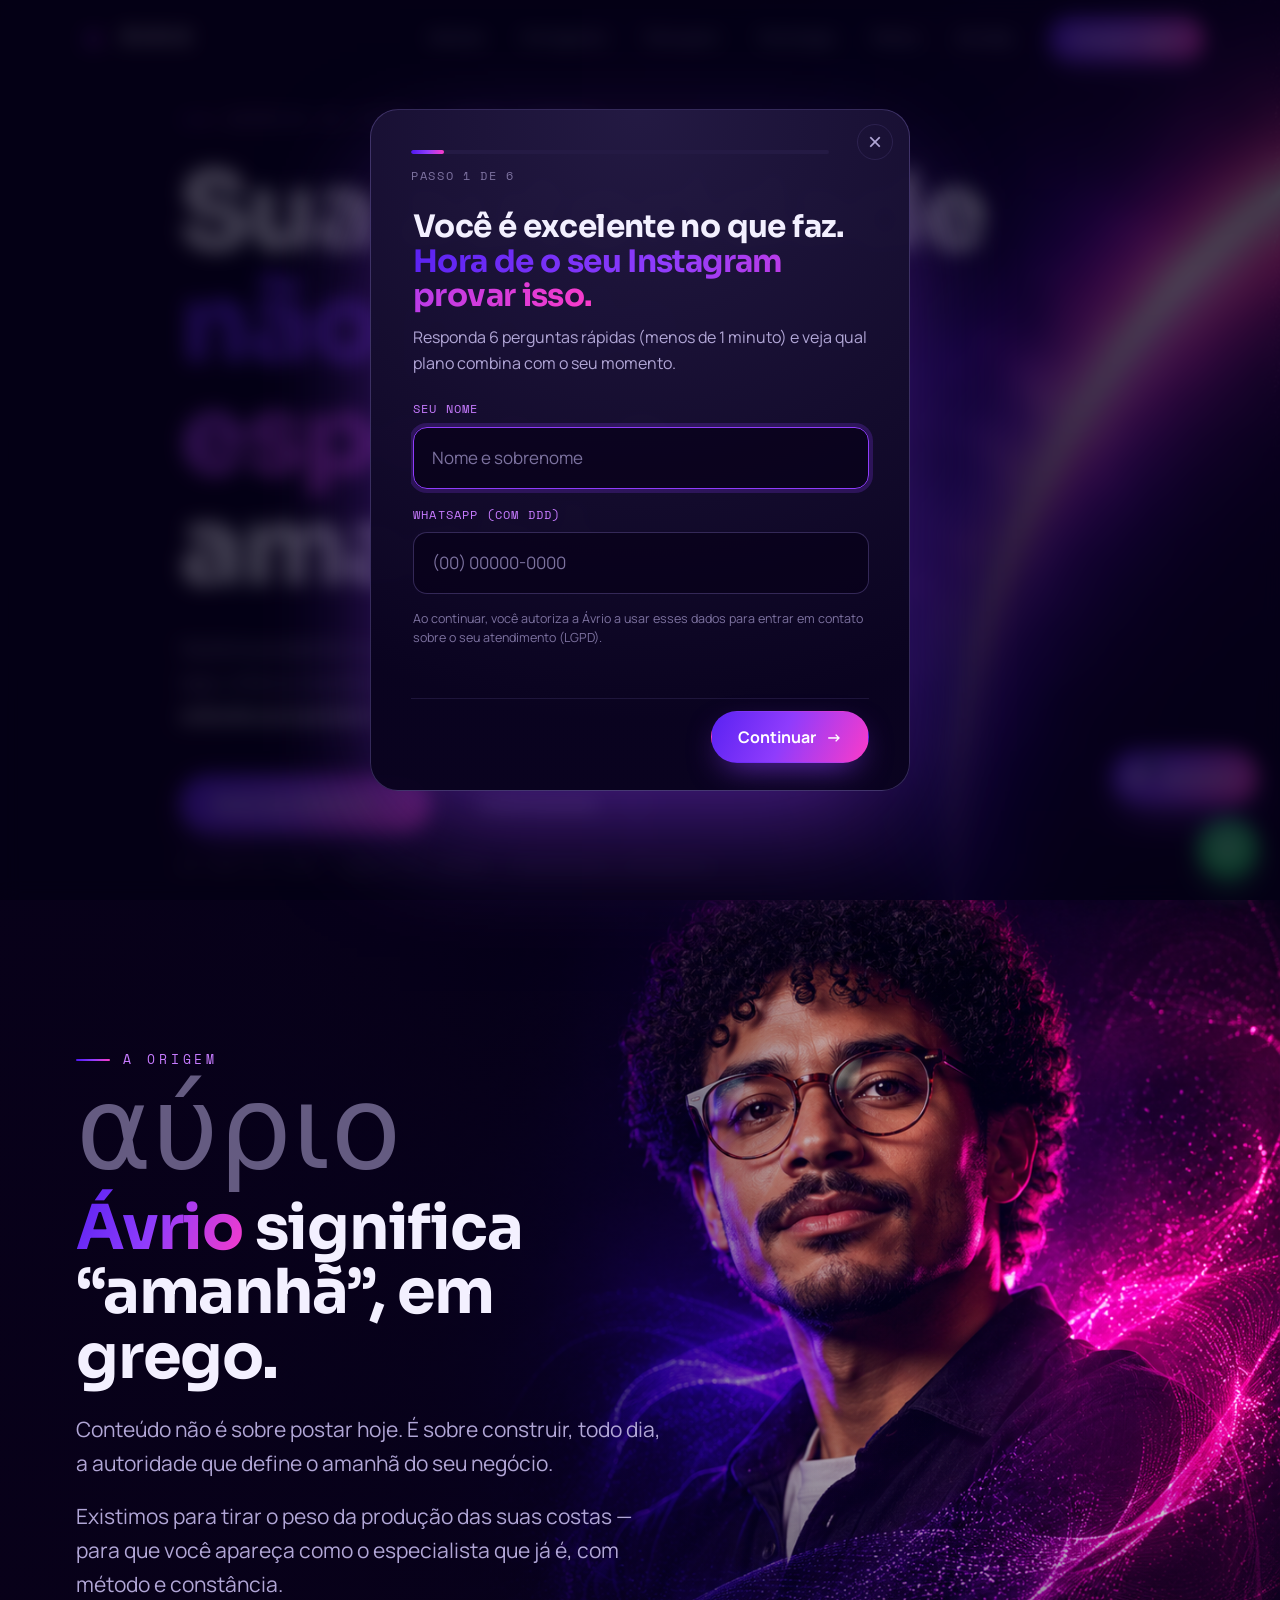
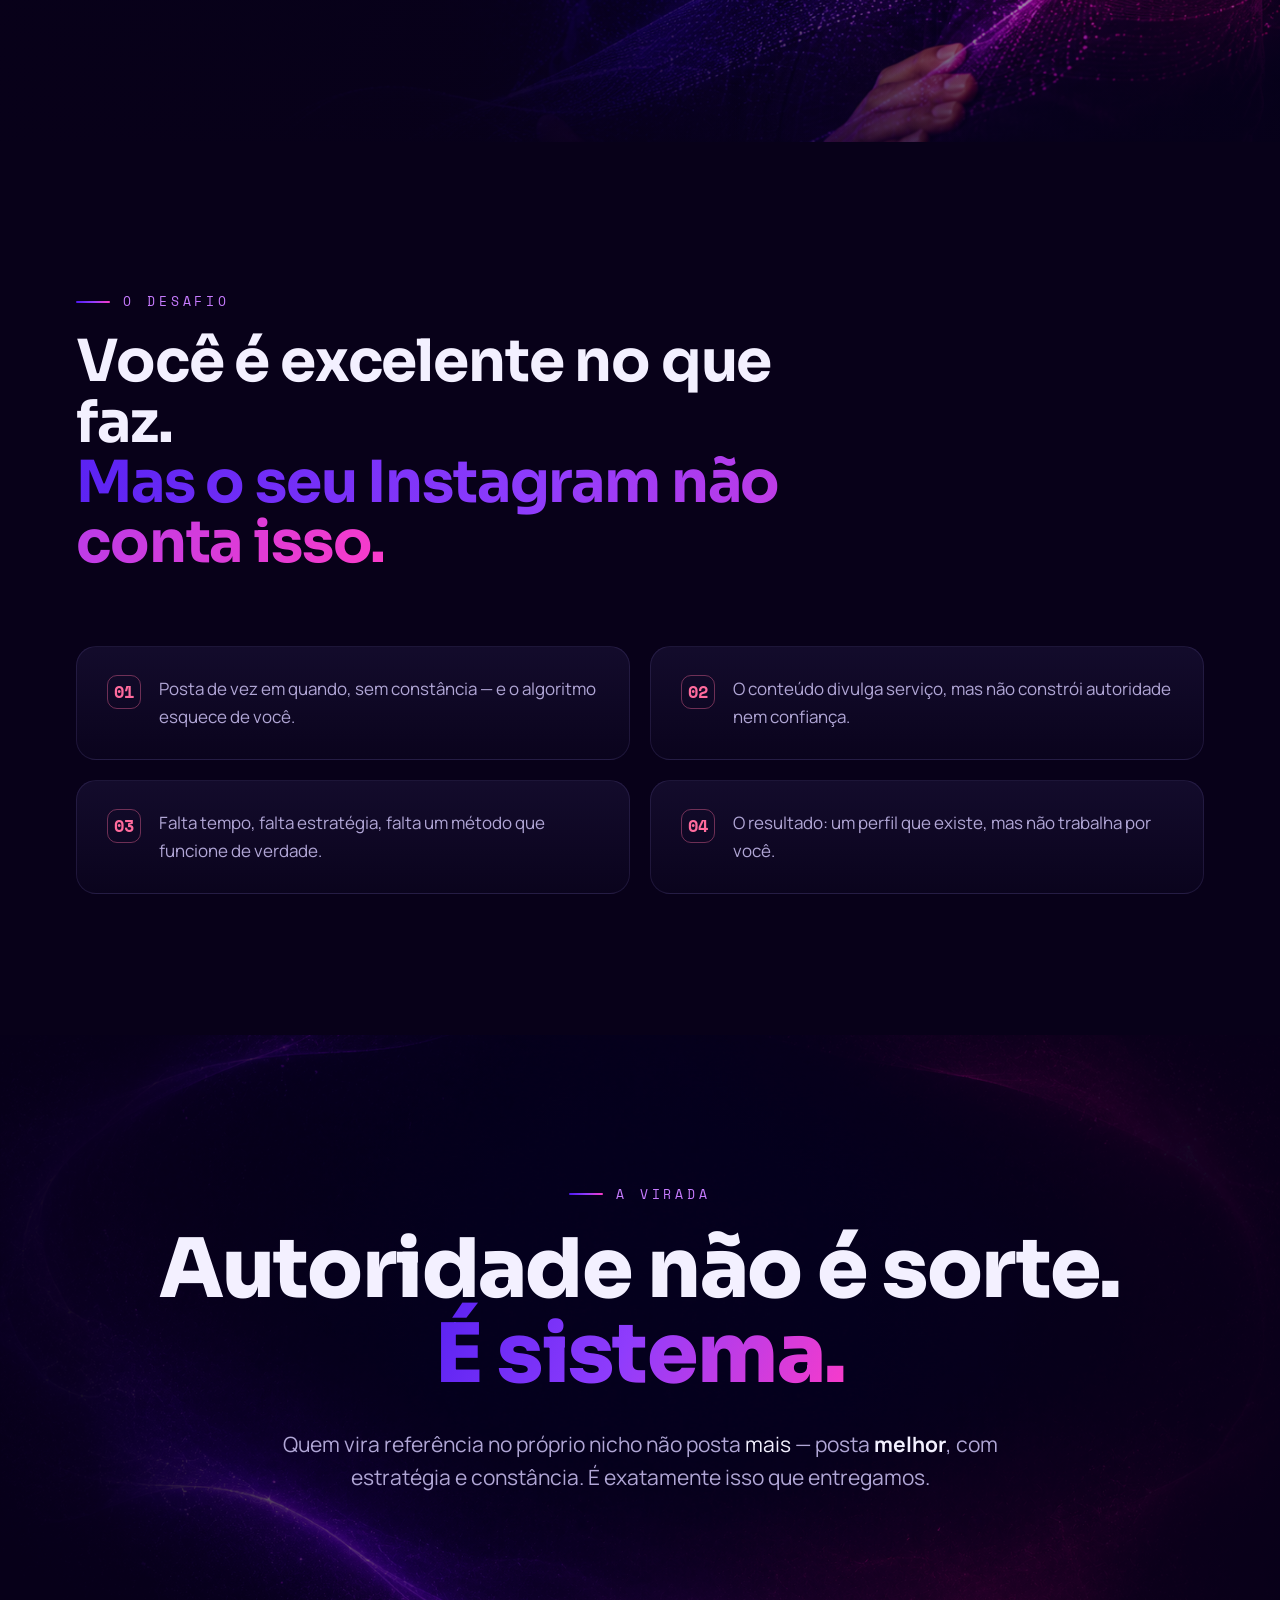
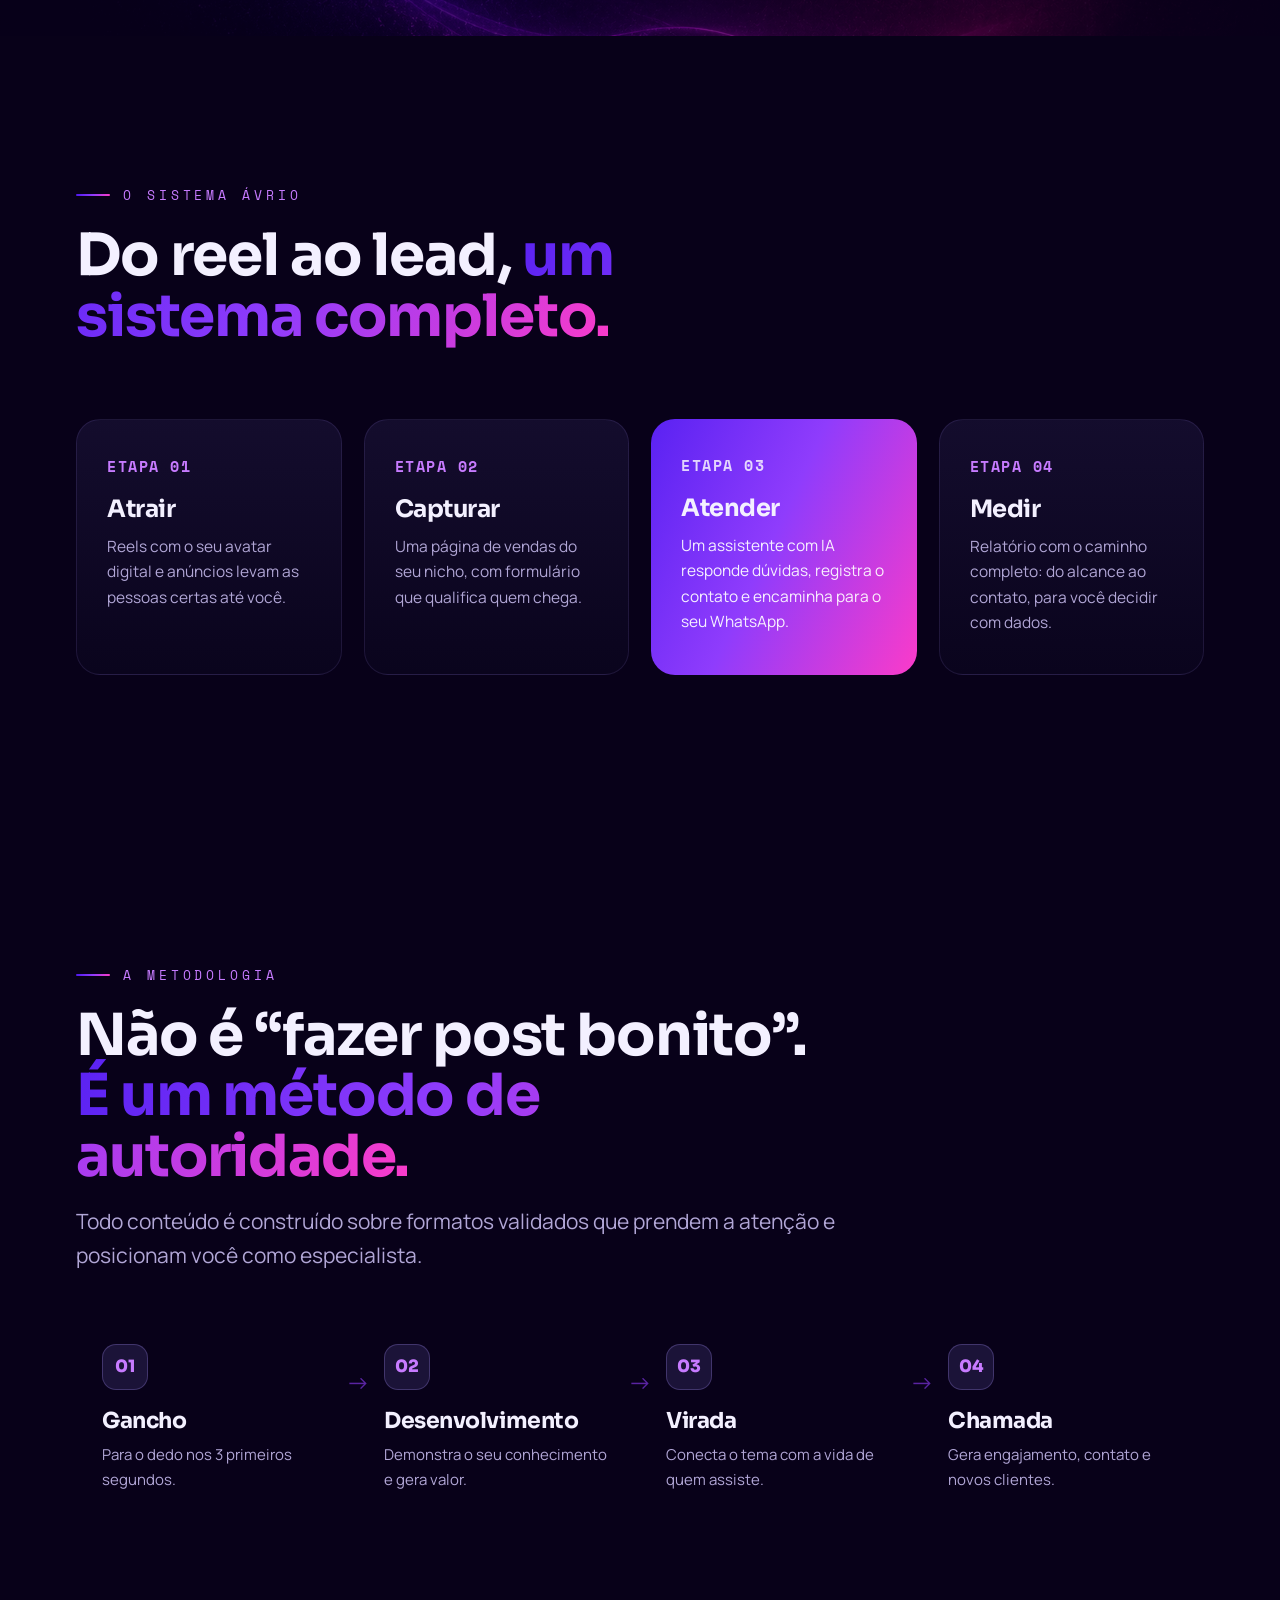
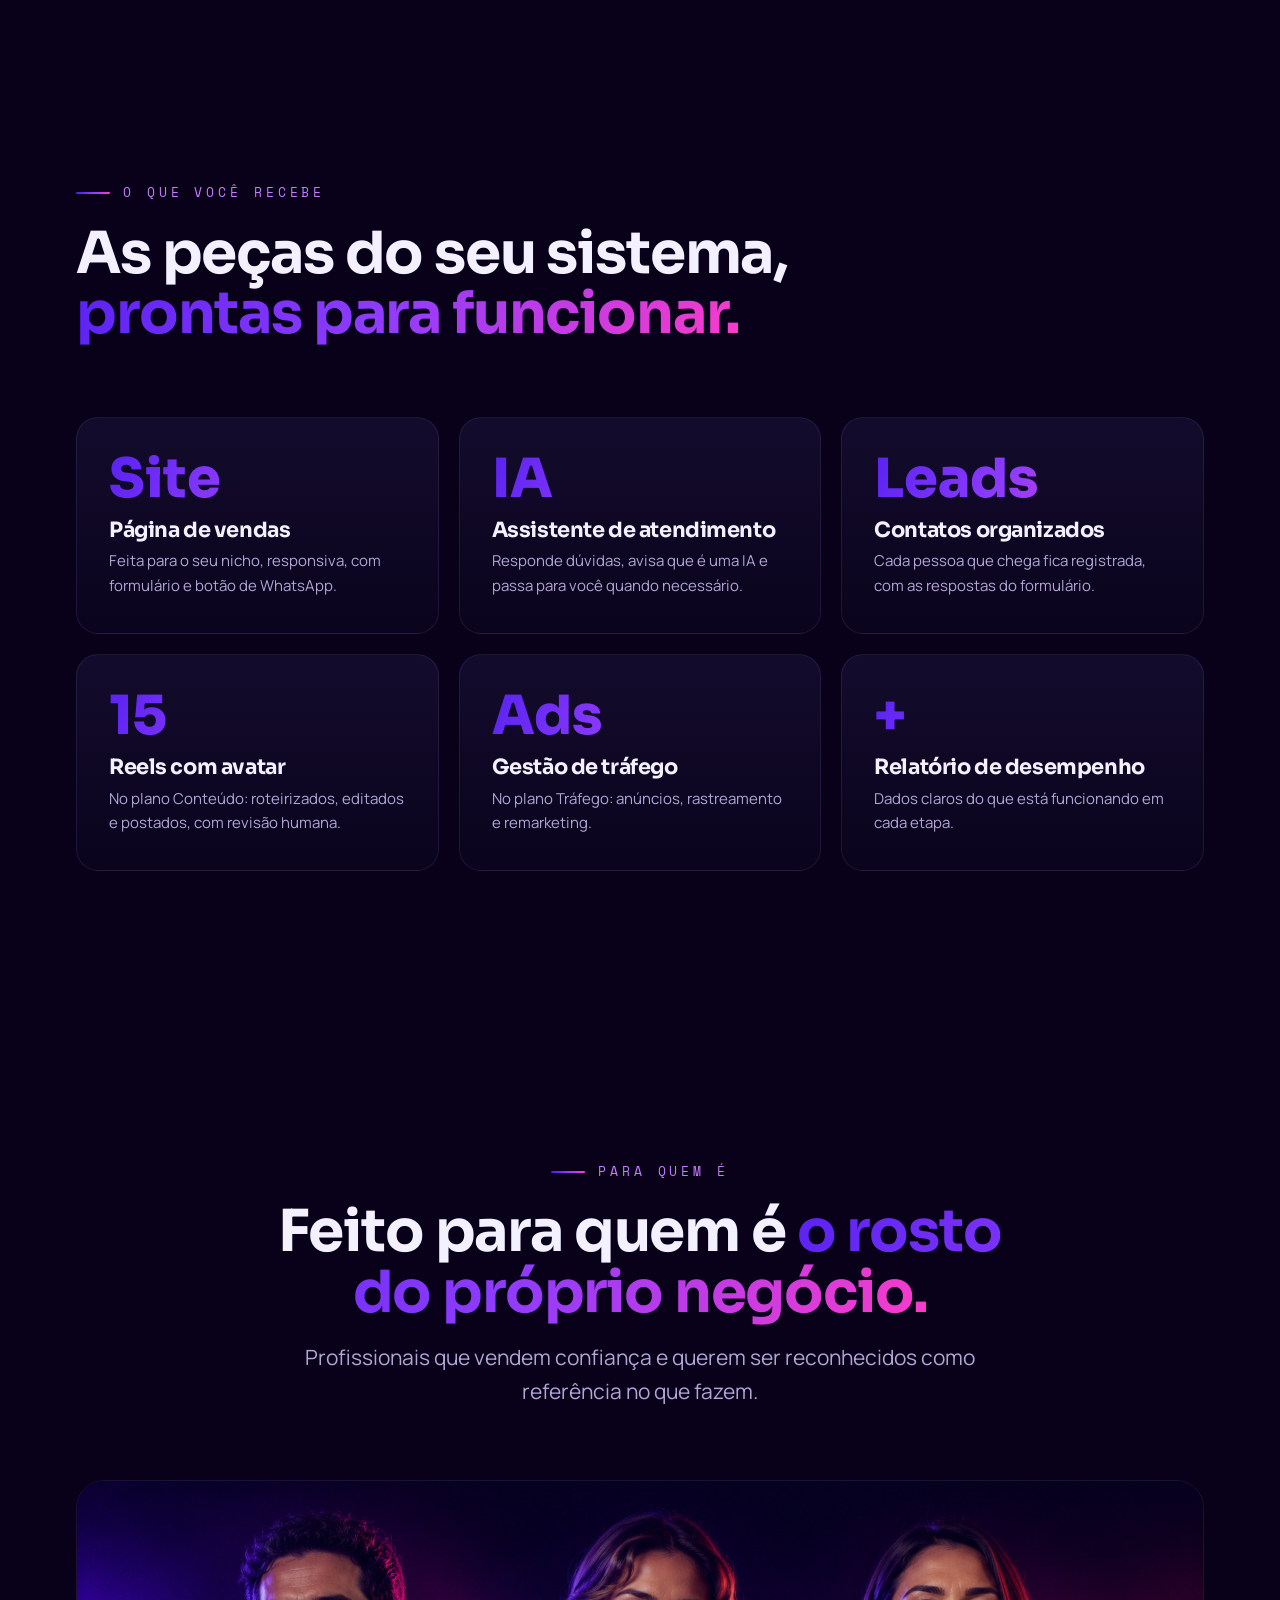
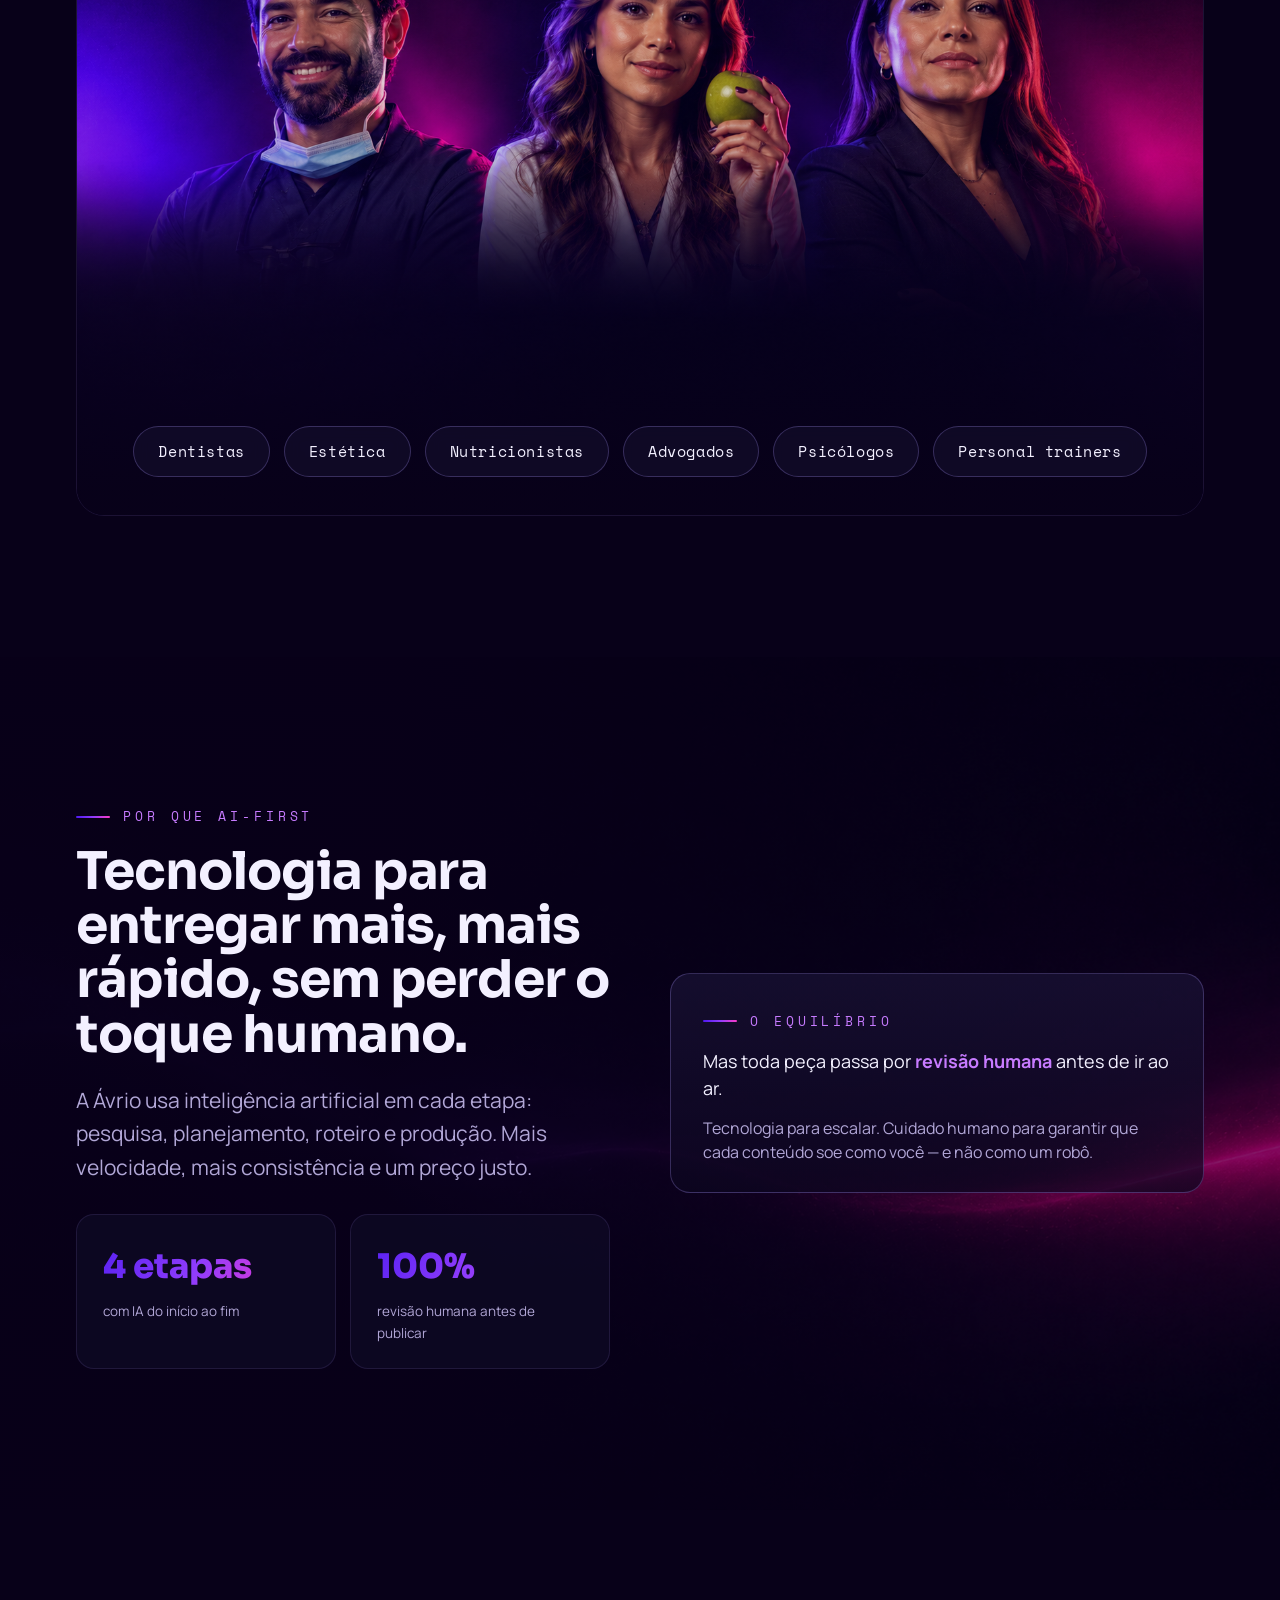
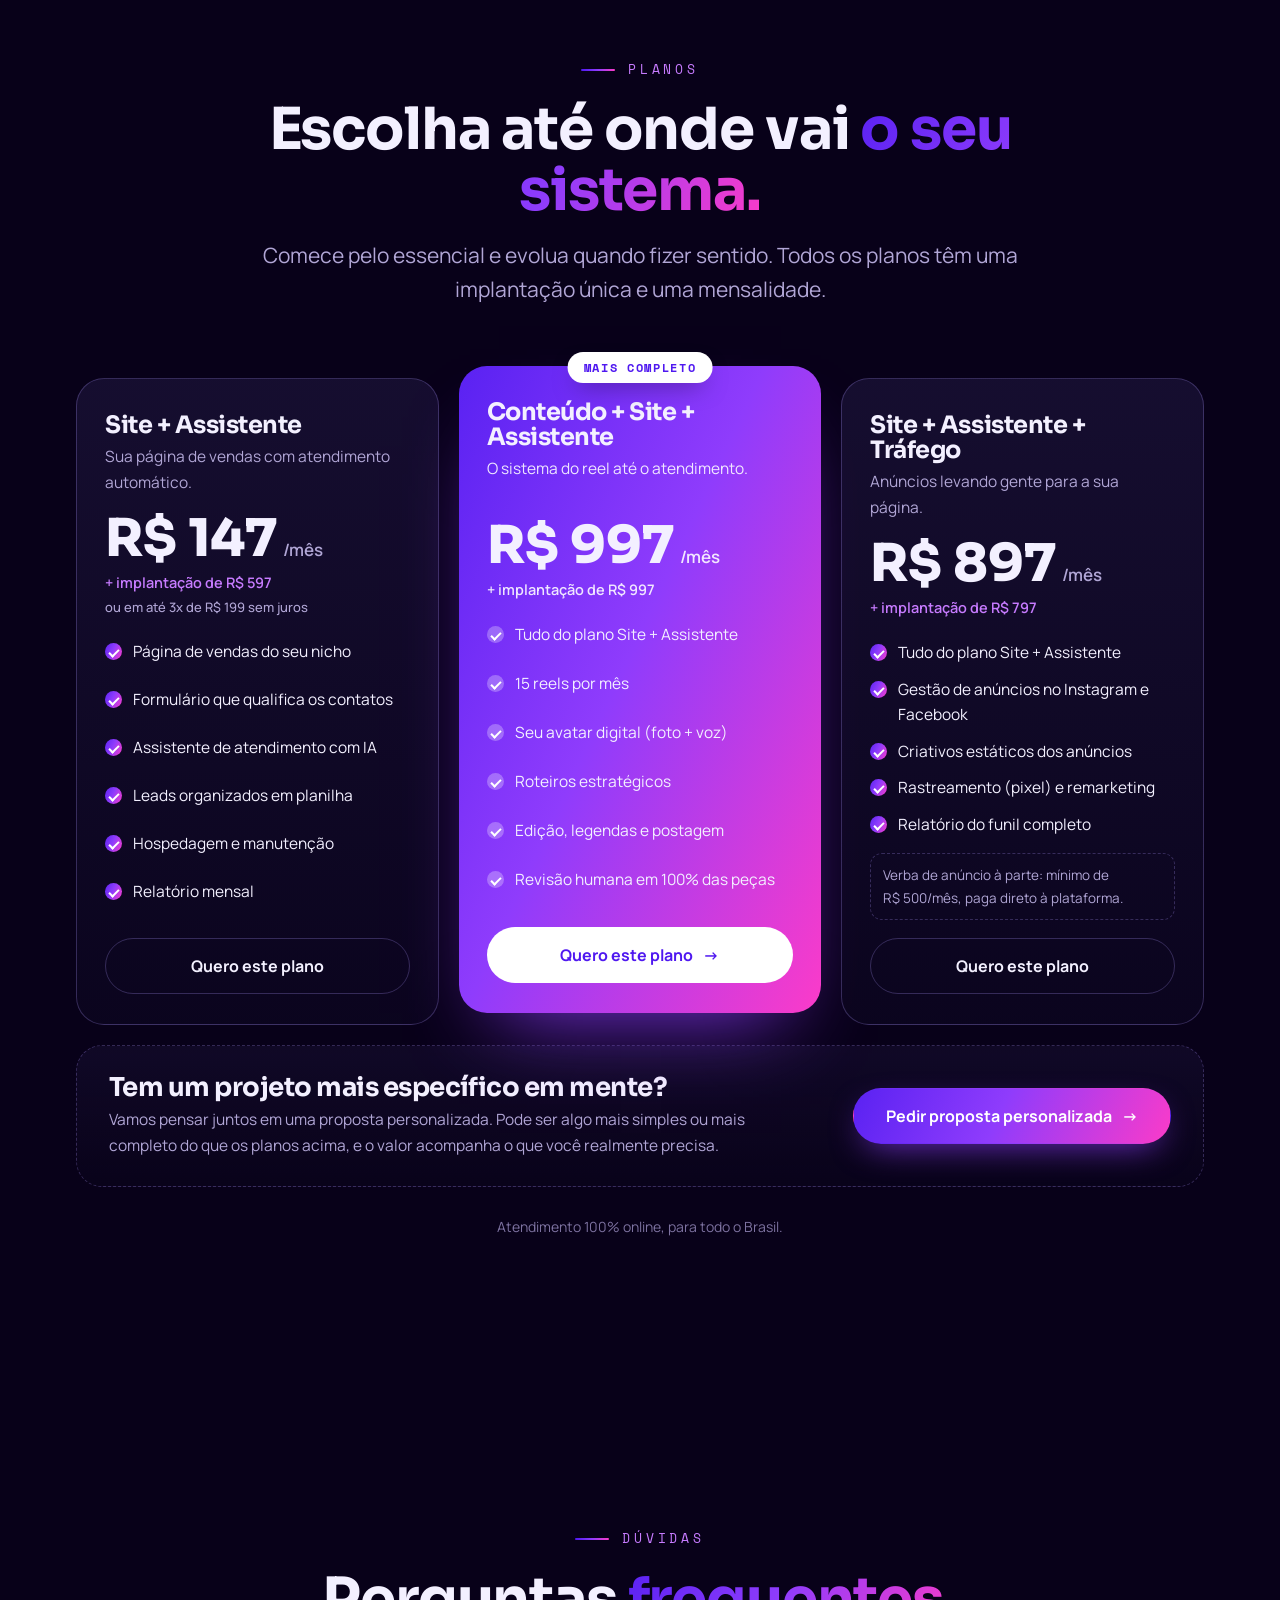
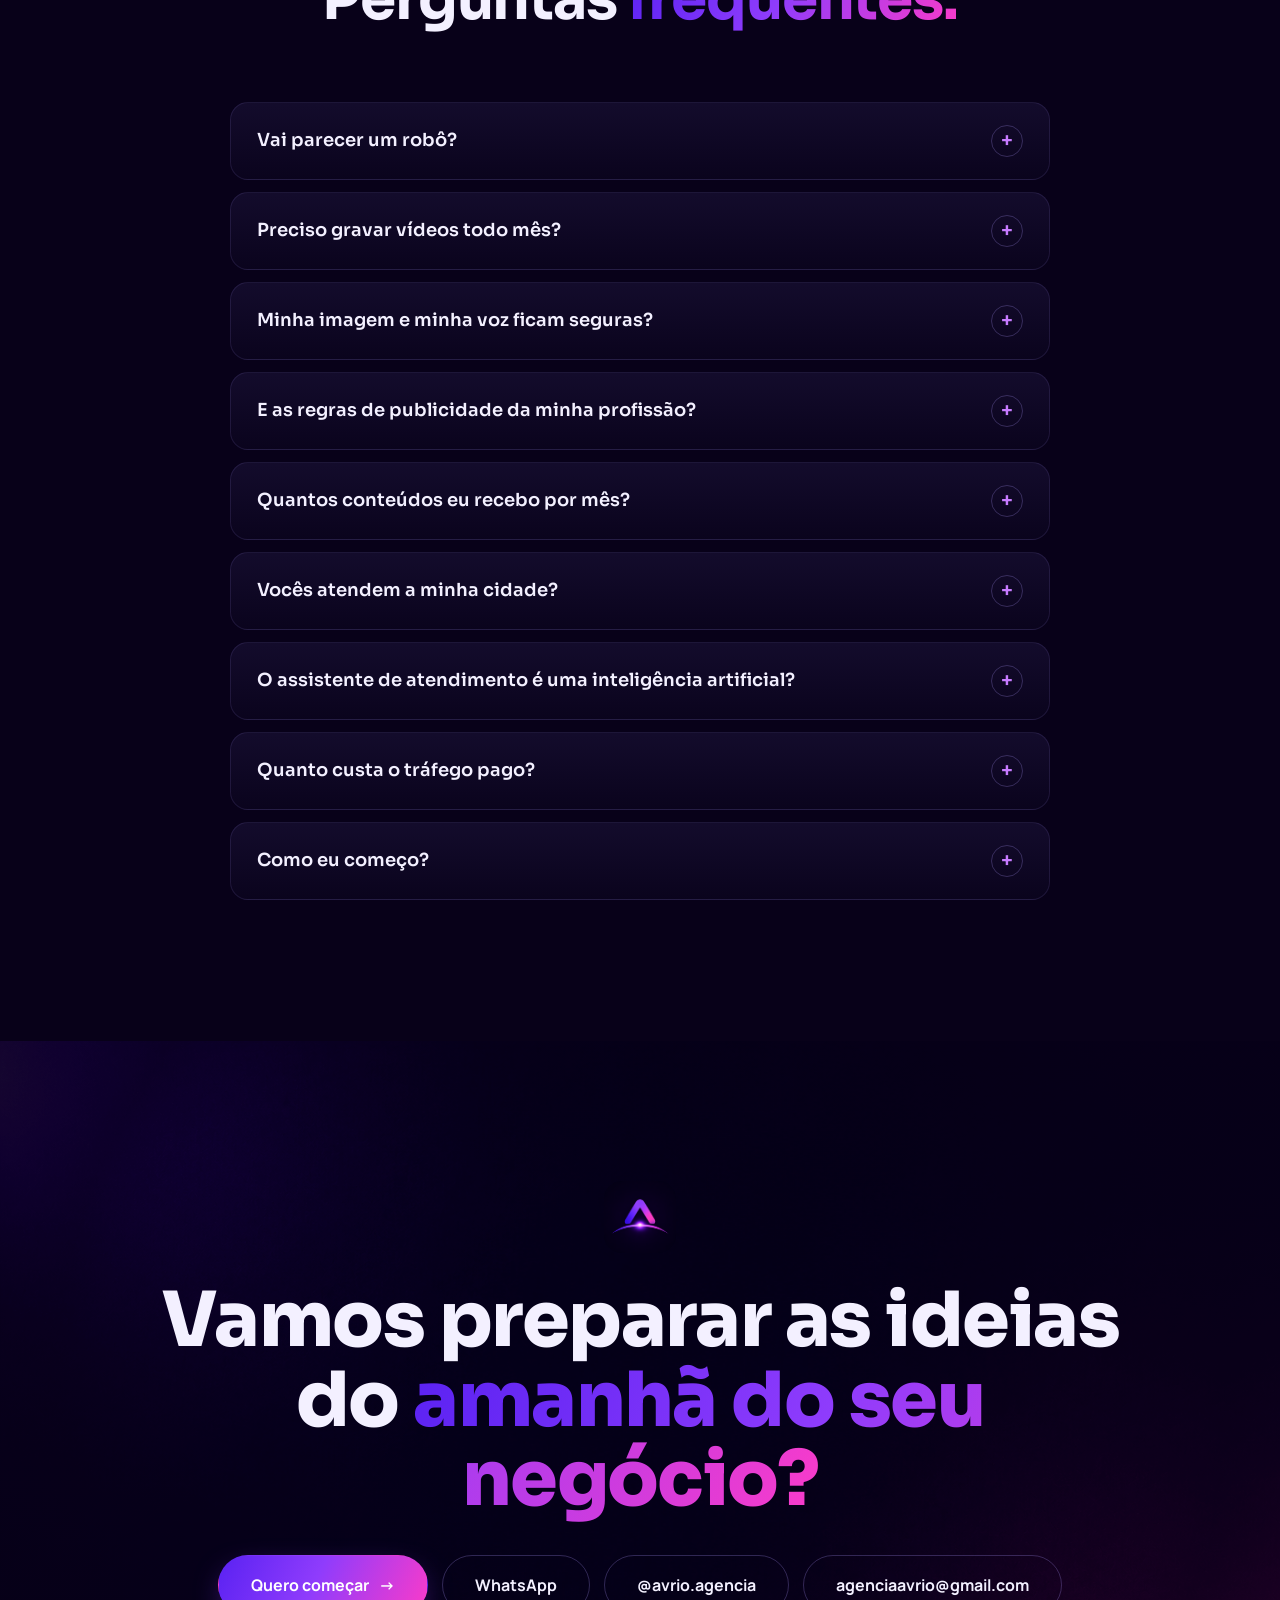
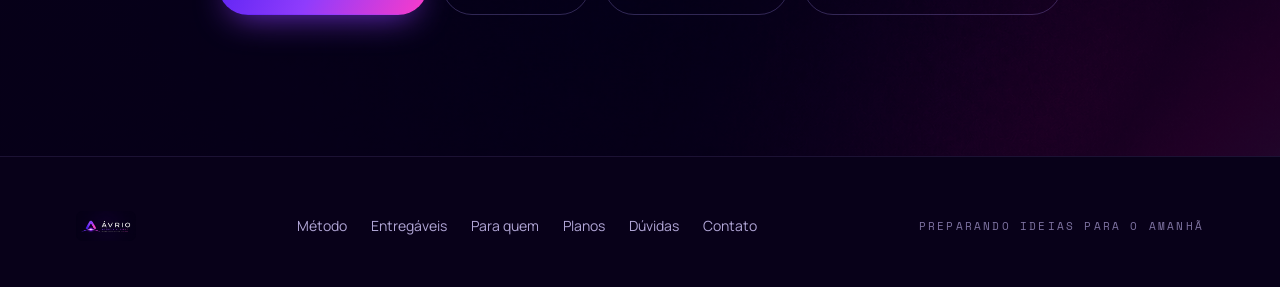
==== index.html @ 7b8c13d1 "Formulário: cabe em telas baixas, botão Continuar sempre visível e rolagem interna Co-Authored-By: C" ====
<!DOCTYPE html>
<html lang="pt-BR">
<head>
<meta charset="UTF-8">
<meta name="viewport" content="width=device-width, initial-scale=1.0">
<title>Agência Ávrio — Preparando ideias para o amanhã</title>
<meta name="description" content="Da atração ao atendimento: a Ávrio monta o sistema que transforma quem assiste em cliente, com página de vendas, assistente de atendimento, conteúdo e tráfego.">
<link rel="icon" href="assets/avrio-icon.png">
<link rel="preconnect" href="https://fonts.googleapis.com">
<link rel="preconnect" href="https://fonts.gstatic.com" crossorigin>
<link href="https://fonts.googleapis.com/css2?family=Sora:wght@300;400;500;600;700;800&family=Manrope:wght@400;500;600;700;800&family=Space+Mono:wght@400;700&display=swap" rel="stylesheet">
<link rel="stylesheet" href="site.css">
<link rel="stylesheet" href="lead.css?v=20261023b">
<link rel="stylesheet" href="agente.css?v=20261023b">
<!-- Configuração do formulário: preencha SHEETS_URL (Apps Script) e PIXEL_ID (Meta) quando tiver. -->
<script>
window.AVRIO = {
  WHATSAPP: '5563984600461',
  SHEETS_URL: 'https://script.google.com/macros/s/AKfycbyh2CPU4ocPAQhdX-Xh3INMvzzA-BtxgQ8ARyvERZBoJMWDKGtWfdQ6tuEmJ36TgYO3/exec',   // Web App do Google Apps Script
  PIXEL_ID: ''      // ID do Pixel da Meta
};
</script>
</head>
<body>

<!-- ============ HEADER ============ -->
<header class="header" id="header">
  <div class="wrap">
    <a href="#topo" class="brand">
      <img src="assets/avrio-icon.png" alt="Ávrio">
      <span class="bn">ÁVRIO</span>
    </a>
    <nav class="nav" id="nav">
      <a href="#metodo"><span>Método</span></a>
      <a href="#entregaveis"><span>Entregáveis</span></a>
      <a href="#publico"><span>Para quem</span></a>
      <a href="#ia"><span>Tecnologia</span></a>
      <a href="#oferta"><span>Planos</span></a>
      <a href="#faq"><span>Dúvidas</span></a>
      <button type="button" class="nav-cta" data-open-form="header">Começar agora</button>
    </nav>
    <button class="burger" id="burger" aria-label="Menu"><span></span><span></span><span></span></button>
  </div>
</header>

<!-- ============ HERO ============ -->
<section class="hero" id="topo">
  <div class="hero-bg"></div>
  <div class="wrap">
    <div class="hero-inner">
      <span class="eyebrow reveal in">Agência AI-First · Todo o Brasil</span>
      <h1>
        <span class="reveal in">Sua autoridade</span>
        <span class="grad reveal in d1">
não pode esperar</span>
        <span class="reveal in d2">o amanhã.</span>
      </h1>
      <p class="lead reveal in d3">Você é excelente no que faz — mas o seu Instagram não conta isso. A Ávrio transforma quem já é bom no que faz em <strong style="color:var(--text)">referência também na internet.</strong></p>
      <div class="hero-actions reveal in d4">
        <button type="button" class="btn btn-primary" data-open-form="hero">Quero ser referência <span class="arrow">→</span></button>
        <a href="#metodo" class="btn btn-ghost">Como funciona</a>
      </div>
      <p class="hero-note reveal in d4">Do reel ao lead · página de vendas · atendimento automático</p>
    </div>
  </div>
  <div class="scroll-cue"><span>Role</span><span class="line"></span></div>
</section>

<!-- ============ MANIFESTO (o nome) ============ -->
<section class="sec manifesto-sec" id="sobre">
  <div class="manifesto-bg"></div>
  <div class="wrap">
    <div class="manifesto-inner">
      <div class="reveal">
        <span class="eyebrow">A origem</span>
        <div class="greek">αύριο</div>
        <h2 style="font-size:clamp(34px,5vw,62px); margin:10px 0 24px;"><span class="grad">Ávrio</span> significa<br>“amanhã”, em grego.</h2>
        <p class="lead">Conteúdo não é sobre postar hoje. É sobre construir, todo dia, a autoridade que define o amanhã do seu negócio.</p>
        <p class="lead" style="margin-top:20px;">Existimos para tirar o peso da produção das suas costas — para que você apareça como o especialista que já é, com método e constância.</p>
      </div>
    </div>
  </div>
</section>

<!-- ============ PROBLEMA ============ -->
<section class="sec problem" id="problema">
  <div class="wrap">
    <div class="sec-head reveal">
      <span class="eyebrow">O desafio</span>
      <h2>Você é excelente no que faz.<br><span class="grad">Mas o seu Instagram não conta isso.</span></h2>
    </div>
    <div class="problem-grid">
      <div class="pain reveal"><span class="x">01</span><p>Posta de vez em quando, sem constância — e o algoritmo esquece de você.</p></div>
      <div class="pain reveal d1"><span class="x">02</span><p>O conteúdo divulga serviço, mas não constrói autoridade nem confiança.</p></div>
      <div class="pain reveal d2"><span class="x">03</span><p>Falta tempo, falta estratégia, falta um método que funcione de verdade.</p></div>
      <div class="pain reveal d3"><span class="x">04</span><p>O resultado: um perfil que existe, mas não trabalha por você.</p></div>
    </div>
  </div>
</section>

<!-- ============ A VIRADA ============ -->
<section class="sec turn" id="virada">
  <div class="turn-bg"></div>
  <div class="wrap">
    <span class="eyebrow center reveal">A virada</span>
    <h2 class="reveal d1" style="margin:22px 0 30px;">Autoridade não é sorte.<br><span class="grad">É sistema.</span></h2>
    <p class="lead reveal d2" style="max-width:740px; margin:0 auto;">Quem vira referência no próprio nicho não posta <em style="font-style:normal;color:var(--text)">mais</em> — posta <strong style="color:var(--text)">melhor</strong>, com estratégia e constância. É exatamente isso que entregamos.</p>
  </div>
</section>

<!-- ============ SISTEMA (como funciona) ============ -->
<section class="sec" id="metodo">
  <div class="wrap">
    <div class="sec-head reveal">
      <span class="eyebrow">O sistema Ávrio</span>
      <h2>Do reel ao lead, <span class="grad">um sistema completo.</span></h2>
    </div>
    <div class="steps">
      <div class="step reveal">
        <div class="sn">ETAPA 01</div>
        <h3>Atrair</h3>
        <p>Reels com o seu avatar digital e anúncios levam as pessoas certas até você.</p>
      </div>
      <div class="step reveal d1">
        <div class="sn">ETAPA 02</div>
        <h3>Capturar</h3>
        <p>Uma página de vendas do seu nicho, com formulário que qualifica quem chega.</p>
      </div>
      <div class="step feature reveal d2">
        <div class="sn">ETAPA 03</div>
        <h3>Atender</h3>
        <p>Um assistente com IA responde dúvidas, registra o contato e encaminha para o seu WhatsApp.</p>
      </div>
      <div class="step reveal d3">
        <div class="sn">ETAPA 04</div>
        <h3>Medir</h3>
        <p>Relatório com o caminho completo: do alcance ao contato, para você decidir com dados.</p>
      </div>
    </div>
  </div>
</section>

<!-- ============ METODOLOGIA ============ -->
<section class="sec method" id="metodologia">
  <div class="wrap">
    <div class="sec-head reveal">
      <span class="eyebrow">A metodologia</span>
      <h2>Não é “fazer post bonito”.<br><span class="grad">É um método de autoridade.</span></h2>
      <p class="lead" style="margin-top:18px;">Todo conteúdo é construído sobre formatos validados que prendem a atenção e posicionam você como especialista.</p>
    </div>
    <div class="method-flow">
      <div class="mnode reveal"><div class="dot">01</div><h3>Gancho</h3><p>Para o dedo nos 3 primeiros segundos.</p></div>
      <div class="mnode reveal d1"><div class="dot">02</div><h3>Desenvolvimento</h3><p>Demonstra o seu conhecimento e gera valor.</p></div>
      <div class="mnode reveal d2"><div class="dot">03</div><h3>Virada</h3><p>Conecta o tema com a vida de quem assiste.</p></div>
      <div class="mnode reveal d3"><div class="dot">04</div><h3>Chamada</h3><p>Gera engajamento, contato e novos clientes.</p></div>
    </div>
  </div>
</section>

<!-- ============ ENTREGÁVEIS ============ -->
<section class="sec" id="entregaveis">
  <div class="wrap">
    <div class="sec-head reveal">
      <span class="eyebrow">O que você recebe</span>
      <h2>As peças do seu sistema, <span class="grad">prontas para funcionar.</span></h2>
    </div>
    <div class="deliv">
      <div class="dcard reveal"><div class="num grad">Site</div><h3>Página de vendas</h3><p>Feita para o seu nicho, responsiva, com formulário e botão de WhatsApp.</p></div>
      <div class="dcard reveal d1"><div class="num grad">IA</div><h3>Assistente de atendimento</h3><p>Responde dúvidas, avisa que é uma IA e passa para você quando necessário.</p></div>
      <div class="dcard reveal d2"><div class="num grad">Leads</div><h3>Contatos organizados</h3><p>Cada pessoa que chega fica registrada, com as respostas do formulário.</p></div>
      <div class="dcard reveal"><div class="num grad">15</div><h3>Reels com avatar</h3><p>No plano Conteúdo: roteirizados, editados e postados, com revisão humana.</p></div>
      <div class="dcard reveal d1"><div class="num grad">Ads</div><h3>Gestão de tráfego</h3><p>No plano Tráfego: anúncios, rastreamento e remarketing.</p></div>
      <div class="dcard reveal d2"><div class="num grad">+</div><h3>Relatório de desempenho</h3><p>Dados claros do que está funcionando em cada etapa.</p></div>
    </div>
  </div>
</section>

<!-- ============ DEMONSTRAÇÃO (ative quando tiver o vídeo) ============
<section class="sec demo" id="demo">
  <div class="wrap">
    <div class="sec-head center reveal">
      <span class="eyebrow center">Veja na prática</span>
      <h2>Um avatar <span class="grad">que fala por você.</span></h2>
    </div>
    <div class="demo-frame reveal d1">
      <video controls playsinline preload="metadata" poster="assets/demo-poster.jpg">
        <source src="assets/demo.mp4" type="video/mp4">
      </video>
    </div>
  </div>
</section>
-->

<!-- ============ PARA QUEM É ============ -->
<section class="sec audience" id="publico">
  <div class="wrap">
    <div class="sec-head center reveal">
      <span class="eyebrow center">Para quem é</span>
      <h2>Feito para quem é <span class="grad">o rosto do próprio negócio.</span></h2>
      <p class="lead" style="margin-top:18px;">Profissionais que vendem confiança e querem ser reconhecidos como referência no que fazem.</p>
    </div>
    <div class="aud-photo reveal d1">
      <img src="assets/audience.png" alt="Profissionais">
      <div class="ov"></div>
      <div class="chips">
        <span class="chip">Dentistas</span>
        <span class="chip">Estética</span>
        <span class="chip">Nutricionistas</span>
        <span class="chip">Advogados</span>
        <span class="chip">Psicólogos</span>
        <span class="chip">Personal trainers</span>
      </div>
    </div>
  </div>
</section>

<!-- ============ AI-FIRST ============ -->
<section class="sec ai" id="ia">
  <div class="ai-bg"></div>
  <div class="wrap">
    <div class="ai-grid">
      <div class="reveal">
        <span class="eyebrow">Por que AI-first</span>
        <h2 style="font-size:clamp(30px,4.5vw,52px); margin:18px 0 22px;">Tecnologia para entregar mais, mais rápido, sem perder o toque humano.</h2>
        <p class="lead">A Ávrio usa inteligência artificial em cada etapa: pesquisa, planejamento, roteiro e produção. Mais velocidade, mais consistência e um preço justo.</p>
        <div class="ai-stats">
          <div class="stat"><div class="v grad">4 etapas</div><div class="l">com IA do início ao fim</div></div>
          <div class="stat"><div class="v grad">100%</div><div class="l">revisão humana antes de publicar</div></div>
        </div>
      </div>
      <div class="reveal d2">
        <div class="human-note">
          <span class="eyebrow">O equilíbrio</span>
          <p style="margin-top:16px;">Mas toda peça passa por <span style="color:var(--glow);font-weight:700;">revisão humana</span> antes de ir ao ar.</p>
          <p style="margin-top:14px; color:var(--muted); font-size:16px;">Tecnologia para escalar. Cuidado humano para garantir que cada conteúdo soe como você — e não como um robô.</p>
        </div>
      </div>
    </div>
  </div>
</section>

<!-- ============ PLANOS ============ -->
<section class="sec offer" id="oferta">
  <div class="wrap">
    <div class="sec-head center reveal">
      <span class="eyebrow center">Planos</span>
      <h2>Escolha até onde vai <span class="grad">o seu sistema.</span></h2>
      <p class="lead" style="margin-top:18px;">Comece pelo essencial e evolua quando fizer sentido. Todos os planos têm uma implantação única e uma mensalidade.</p>
    </div>
    <div class="plans">
      <article class="plan reveal">
        <h3>Site + Assistente</h3>
        <p class="pd">Sua página de vendas com atendimento automático.</p>
        <div class="pp"><b>R$&nbsp;147</b><span>/mês</span></div>
        <div class="pi">+ implantação de R$&nbsp;597<br><span class="pi-sub">ou em até 3x de R$&nbsp;199 sem juros</span></div>
        <ul>
          <li>Página de vendas do seu nicho</li>
          <li>Formulário que qualifica os contatos</li>
          <li>Assistente de atendimento com IA</li>
          <li>Leads organizados em planilha</li>
          <li>Hospedagem e manutenção</li>
          <li>Relatório mensal</li>
        </ul>
        <button type="button" class="btn btn-ghost" data-open-form="plano-site">Quero este plano</button>
      </article>
      <article class="plan feature reveal d1">
        <span class="badge">Mais completo</span>
        <h3>Conteúdo + Site + Assistente</h3>
        <p class="pd">O sistema do reel até o atendimento.</p>
        <div class="pp"><b>R$&nbsp;997</b><span>/mês</span></div>
        <div class="pi">+ implantação de R$&nbsp;997</div>
        <ul>
          <li>Tudo do plano Site + Assistente</li>
          <li>15 reels por mês</li>
          <li>Seu avatar digital (foto + voz)</li>
          <li>Roteiros estratégicos</li>
          <li>Edição, legendas e postagem</li>
          <li>Revisão humana em 100% das peças</li>
        </ul>
        <button type="button" class="btn btn-primary" data-open-form="plano-conteudo">Quero este plano <span class="arrow">→</span></button>
      </article>
      <article class="plan reveal d2">
        <h3>Site + Assistente + Tráfego</h3>
        <p class="pd">Anúncios levando gente para a sua página.</p>
        <div class="pp"><b>R$&nbsp;897</b><span>/mês</span></div>
        <div class="pi">+ implantação de R$&nbsp;797</div>
        <ul>
          <li>Tudo do plano Site + Assistente</li>
          <li>Gestão de anúncios no Instagram e Facebook</li>
          <li>Criativos estáticos dos anúncios</li>
          <li>Rastreamento (pixel) e remarketing</li>
          <li>Relatório do funil completo</li>
        </ul>
        <p class="pnote">Verba de anúncio à parte: mínimo de R$&nbsp;500/mês, paga direto à plataforma.</p>
        <button type="button" class="btn btn-ghost" data-open-form="plano-trafego">Quero este plano</button>
      </article>
    </div>
    <div class="custom-plan reveal">
      <div>
        <h3>Tem um projeto mais específico em mente?</h3>
        <p>Vamos pensar juntos em uma proposta personalizada. Pode ser algo mais simples ou mais completo do que os planos acima, e o valor acompanha o que você realmente precisa.</p>
      </div>
      <button type="button" class="btn btn-primary" data-open-form="proposta-personalizada">Pedir proposta personalizada <span class="arrow">→</span></button>
    </div>
    <p class="offer-foot" style="text-align:center;margin-top:28px;">Atendimento 100% online, para todo o Brasil.</p>
  </div>
</section>

<!-- ============ FAQ ============ -->
<section class="sec faq" id="faq">
  <div class="wrap">
    <div class="sec-head center reveal">
      <span class="eyebrow center">Dúvidas</span>
      <h2>Perguntas <span class="grad">frequentes.</span></h2>
    </div>
    <div class="faq-list reveal d1">
      <details>
        <summary>Vai parecer um robô?</summary>
        <p>O avatar é criado a partir da sua foto e da sua voz, e toda peça passa por revisão humana antes de ir ao ar, para garantir que o conteúdo soe como você.</p>
      </details>
      <details>
        <summary>Preciso gravar vídeos todo mês?</summary>
        <p>Depende do plano. No plano com conteúdo, você participa só no início: uma foto e alguns minutos de gravação da sua voz para criar o avatar. Depois disso, a gente cuida de roteiro, edição e postagem.</p>
      </details>
      <details>
        <summary>Minha imagem e minha voz ficam seguras?</summary>
        <p>Sua imagem e sua voz são usadas apenas para produzir os seus conteúdos, com autorização expressa formalizada em contrato.</p>
      </details>
      <details>
        <summary>E as regras de publicidade da minha profissão?</summary>
        <p>Trabalhamos com conteúdo educativo e informativo, sem promessa de resultado, e nenhuma peça é publicada sem revisão.</p>
      </details>
      <details>
        <summary>Quantos conteúdos eu recebo por mês?</summary>
        <p>No plano Conteúdo + Site + Assistente são 15 reels por mês, mais o relatório. Os planos só de site ou com tráfego não incluem reels.</p>
      </details>
      <details>
        <summary>Vocês atendem a minha cidade?</summary>
        <p>Sim. O atendimento é 100% online e atendemos profissionais de todo o Brasil.</p>
      </details>
      <details>
        <summary>O assistente de atendimento é uma inteligência artificial?</summary>
        <p>Sim, e ele avisa isso logo na primeira mensagem. Responde dúvidas básicas, registra o contato e passa para você no WhatsApp. Ele não dá orientação clínica, jurídica ou nutricional.</p>
      </details>
      <details>
        <summary>Quanto custa o tráfego pago?</summary>
        <p>A gestão está no plano Site + Assistente + Tráfego. A verba dos anúncios é paga à parte, direto à plataforma, com mínimo de R$ 500 por mês.</p>
      </details>
      <details>
        <summary>Como eu começo?</summary>
        <p>Preencha o formulário rápido. Em seguida, chamamos você no WhatsApp para entender o seu momento e alinhar os próximos passos.</p>
      </details>
    </div>
  </div>
</section>

<!-- ============ CTA / CONTATO ============ -->
<section class="sec cta" id="contato">
  <div class="cta-bg"></div>
  <div class="wrap">
    <img src="assets/avrio-icon.png" alt="" style="width:72px; border-radius:18px; margin:0 auto 28px;" class="reveal">
    <h2 class="reveal d1">Vamos preparar as ideias do <span class="grad">amanhã do seu negócio?</span></h2>
    <div class="cta-contacts reveal d2">
      <button type="button" class="btn btn-primary" data-open-form="cta">Quero começar <span class="arrow">→</span></button>
      <a href="https://wa.me/5563984600461" class="btn btn-ghost" data-wa="cta">WhatsApp</a>
      <a href="https://instagram.com/avrio.agencia" class="btn btn-ghost">@avrio.agencia</a>
      <a href="mailto:agenciaavrio@gmail.com" class="btn btn-ghost">agenciaavrio@gmail.com</a>
    </div>
  </div>
</section>

<!-- ============ FOOTER ============ -->
<footer>
  <div class="wrap">
    <a href="#topo" class="brand"><img src="assets/avrio-horizontal.png" alt="Ávrio"></a>
    <nav class="fnav">
      <a href="#metodo">Método</a>
      <a href="#entregaveis">Entregáveis</a>
      <a href="#publico">Para quem</a>
      <a href="#oferta">Planos</a>
      <a href="#faq">Dúvidas</a>
      <a href="#contato">Contato</a>
    </nav>
    <div class="tagline">Preparando ideias para o amanhã</div>
  </div>
</footer>

<!-- ============ BOTÃO FLUTUANTE WHATSAPP ============ -->
<a class="wa-float" id="waFloat" href="https://wa.me/5563984600461?text=Ol%C3%A1!%20Vim%20pelo%20site%20da%20%C3%81vrio%20e%20quero%20saber%20mais%20sobre%20o%20plano." target="_blank" rel="noopener" aria-label="Falar no WhatsApp" data-wa="float">
  <span class="wa-tip">Fale com a gente</span>
  <svg viewBox="0 0 32 32" width="30" height="30" aria-hidden="true" focusable="false"><path fill="currentColor" d="M16.04 3C9.4 3 4 8.36 4 14.97c0 2.11.56 4.17 1.62 5.98L4 28l7.25-1.9a12.1 12.1 0 0 0 4.79 1c6.64 0 12.04-5.37 12.04-11.97C28.08 8.36 22.68 3 16.04 3Zm0 21.9a10 10 0 0 1-5.1-1.4l-.37-.22-4.3 1.13 1.15-4.17-.24-.38a9.8 9.8 0 0 1-1.5-5.2c0-5.44 4.46-9.87 9.96-9.87 5.5 0 9.96 4.43 9.96 9.87 0 5.44-4.46 9.88-9.96 9.88Zm5.46-7.4c-.3-.15-1.77-.87-2.04-.97-.28-.1-.48-.15-.68.15-.2.3-.78.97-.95 1.17-.18.2-.35.22-.65.07-.3-.15-1.27-.47-2.42-1.49-.9-.8-1.5-1.78-1.67-2.08-.18-.3-.02-.46.13-.6.13-.14.3-.35.45-.52.15-.18.2-.3.3-.5.1-.2.05-.37-.02-.52-.08-.15-.68-1.63-.93-2.24-.24-.58-.5-.5-.68-.5h-.58c-.2 0-.52.07-.8.37-.27.3-1.04 1-1.04 2.46 0 1.45 1.07 2.86 1.22 3.06.15.2 2.1 3.2 5.08 4.48.71.3 1.27.49 1.7.62.72.23 1.37.2 1.88.12.57-.08 1.77-.72 2.02-1.42.25-.7.25-1.3.17-1.42-.07-.12-.27-.2-.57-.35Z"/></svg>
</a>

<!-- ============ BARRA FIXA (mobile) ============ -->
<div class="sticky-cta" id="stickyCta">
  <button type="button" class="btn btn-primary" data-open-form="sticky">Quero ser referência <span class="arrow">→</span></button>
</div>

<!-- ============ MODAL DO FORMULÁRIO ============ -->
<div class="lf-overlay" id="lfOverlay" hidden>
  <div class="lf-panel" role="dialog" aria-modal="true" aria-labelledby="lfTitle">
    <button type="button" class="lf-close" id="lfClose" aria-label="Fechar">×</button>
    <div class="lf-progress" aria-hidden="true"><span id="lfBar"></span></div>
    <div class="lf-meta"><span id="lfCount">Passo 1 de 6</span></div>
    <form id="lfForm" novalidate autocomplete="on">
      <input type="text" name="empresa" id="lfHp" tabindex="-1" autocomplete="off" aria-hidden="true" class="lf-hp">

      <section class="lf-step" data-step="1">
        <h3 id="lfTitle">Você é excelente no que faz. <span class="grad">Hora de o seu Instagram provar isso.</span></h3>
        <p class="lf-sub">Responda 6 perguntas rápidas (menos de 1 minuto) e veja qual plano combina com o seu momento.</p>
        <label class="lf-field"><span>Seu nome</span>
          <input type="text" name="nome" id="lfNome" placeholder="Nome e sobrenome" autocomplete="name" required>
        </label>
        <label class="lf-field"><span>WhatsApp (com DDD)</span>
          <input type="tel" name="whatsapp" id="lfWhats" placeholder="(00) 00000-0000" inputmode="tel" autocomplete="tel" required>
        </label>
        <p class="lf-legal">Ao continuar, você autoriza a Ávrio a usar esses dados para entrar em contato sobre o seu atendimento (LGPD).</p>
        <p class="lf-err" role="alert"></p>
      </section>

      <section class="lf-step" data-step="2" hidden>
        <h3>Qual é a sua área de atuação?</h3>
        <div class="lf-options" data-name="nicho">
          <button type="button" data-v="Dentista">Dentista</button>
          <button type="button" data-v="Estética">Estética</button>
          <button type="button" data-v="Nutricionista">Nutricionista</button>
          <button type="button" data-v="Advogado(a)">Advogado(a)</button>
          <button type="button" data-v="Psicólogo(a)">Psicólogo(a)</button>
          <button type="button" data-v="Personal trainer">Personal trainer</button>
          <button type="button" data-v="Outra área">Outra área</button>
        </div>
        <p class="lf-err" role="alert"></p>
      </section>

      <section class="lf-step" data-step="3" hidden>
        <h3>Qual é o seu Instagram?</h3>
        <p class="lf-sub">Assim a gente já olha o seu perfil antes de conversar.</p>
        <label class="lf-field"><span>@ do perfil</span>
          <input type="text" name="instagram" id="lfInsta" placeholder="@seuperfil" autocomplete="off" autocapitalize="none">
        </label>
        <button type="button" class="lf-link" id="lfNoInsta">Ainda não tenho Instagram profissional</button>
        <p class="lf-err" role="alert"></p>
      </section>

      <section class="lf-step" data-step="4" hidden>
        <h3>Como está o seu conteúdo hoje?</h3>
        <div class="lf-options lf-col" data-name="situacao">
          <button type="button" data-v="Ainda não posto">Ainda não posto</button>
          <button type="button" data-v="Posto sem constância">Posto, mas sem constância</button>
          <button type="button" data-v="Posto com frequência, sem resultado">Posto com frequência, mas sem resultado</button>
          <button type="button" data-v="Já tenho equipe ou agência">Já tenho equipe ou agência</button>
        </div>
        <p class="lf-err" role="alert"></p>
      </section>

      <section class="lf-step" data-step="5" hidden>
        <h3>Quando você quer começar?</h3>
        <div class="lf-options lf-col" data-name="prazo">
          <button type="button" data-v="O quanto antes">O quanto antes</button>
          <button type="button" data-v="Neste mês">Neste mês</button>
          <button type="button" data-v="Nos próximos 3 meses">Nos próximos 3 meses</button>
          <button type="button" data-v="Só estou pesquisando">Só estou pesquisando</button>
        </div>
        <p class="lf-err" role="alert"></p>
      </section>

      <section class="lf-step" data-step="6" hidden>
        <h3>Para alinharmos expectativas</h3>
        <p class="lf-sub">Os planos da Ávrio começam em <strong>R$&nbsp;147/mês</strong> (site com assistente), mais a implantação, que pode ser parcelada em até 3x sem juros. Os planos com conteúdo ou tráfego vão de <strong>R$&nbsp;897 a R$&nbsp;997/mês</strong>. Também fazemos propostas personalizadas. Esse investimento cabe no seu momento?</p>
        <div class="lf-options lf-col" data-name="investimento">
          <button type="button" data-v="Sim, cabe">Sim, cabe no meu momento</button>
          <button type="button" data-v="Quero entender melhor">Quero entender melhor antes</button>
          <button type="button" data-v="Acima do orçamento">Está acima do meu orçamento</button>
        </div>
        <p class="lf-err" role="alert"></p>
      </section>

      <section class="lf-step lf-done" data-step="done" hidden>
        <div class="lf-check" aria-hidden="true">
          <svg viewBox="0 0 52 52"><circle cx="26" cy="26" r="24" fill="none" stroke="url(#lfg)" stroke-width="3"/><path d="M15 27l8 8 14-16" fill="none" stroke="url(#lfg)" stroke-width="4" stroke-linecap="round" stroke-linejoin="round"/><defs><linearGradient id="lfg" x1="0" y1="0" x2="1" y2="1"><stop offset="0" stop-color="#8f3cfc"/><stop offset="1" stop-color="#fb3bc9"/></linearGradient></defs></svg>
        </div>
        <h3 id="lfDoneTitle">Tudo certo!</h3>
        <p class="lf-sub" id="lfDoneText">Recebemos as suas respostas.</p>
        <a class="btn btn-primary" id="lfWa" href="#" target="_blank" rel="noopener" data-wa="form">Continuar no WhatsApp <span class="arrow">→</span></a>
      </section>

      <div class="lf-nav" id="lfNav">
        <button type="button" class="lf-back" id="lfBack">← Voltar</button>
        <button type="button" class="btn btn-primary lf-next" id="lfNext">Continuar <span class="arrow">→</span></button>
      </div>
    </form>
  </div>
</div>

<script src="site.js"></script>
<script src="lead.js"></script>
<script src="agente.js?v=20261023b"></script>
</body>
</html>
---- site.css ----
/* ============================================================
   AGÊNCIA ÁVRIO — Site institucional
   Sistema visual derivado do Design System
   ============================================================ */
:root{
  --blue:#4f18f0; --violet:#8f3cfc; --magenta:#fb3bc9; --glow:#c77bff;
  --grad:linear-gradient(115deg,#5a22f2 0%,#8f3cfc 46%,#fb3bc9 100%);
  --grad-h:linear-gradient(90deg,#4f18f0,#8f3cfc 50%,#fb3bc9);

  --void:#050014; --ink:#0a0320; --ink-2:#080119;
  --surface:#130d2b; --surface-2:#1b1338; --surface-3:#241a44;
  --line:rgba(173,150,255,0.12); --line-strong:rgba(173,150,255,0.26);

  --text:#f3f0ff; --muted:#b1a6d6; --dim:#7d72a0;

  --font-d:'Sora',system-ui,sans-serif;
  --font-b:'Manrope',system-ui,sans-serif;
  --font-m:'Space Mono',ui-monospace,monospace;

  --maxw:1240px;
  --nav-h:78px;
}
*{ box-sizing:border-box; margin:0; padding:0; }
html{ scroll-behavior:smooth; scroll-padding-top:var(--nav-h); }
body{
  font-family:var(--font-b);
  background:var(--ink-2);
  color:var(--text);
  font-size:17px; line-height:1.65;
  -webkit-font-smoothing:antialiased;
  overflow-x:hidden;
}
img{ display:block; max-width:100%; }
a{ color:inherit; text-decoration:none; }
::selection{ background:rgba(251,59,201,0.32); color:#fff; }

/* persistent cosmic backdrop */
body::before{
  content:""; position:fixed; inset:0; z-index:-2; pointer-events:none;
  background:
    radial-gradient(1100px 700px at 84% -6%, rgba(143,60,252,0.16), transparent 60%),
    radial-gradient(900px 600px at 6% 30%, rgba(79,24,240,0.12), transparent 60%),
    var(--ink-2);
}

/* ---------- TYPOGRAPHY HELPERS ---------- */
h1,h2,h3,h4{ font-family:var(--font-d); font-weight:700; line-height:1.04; letter-spacing:-0.02em; }
.grad{ background:var(--grad); -webkit-background-clip:text; background-clip:text; color:transparent; }
.eyebrow{
  font-family:var(--font-m); font-size:13px; letter-spacing:0.3em; text-transform:uppercase;
  color:var(--glow); display:inline-flex; align-items:center; gap:13px;
}
.eyebrow::before{ content:""; width:34px; height:2px; background:var(--grad-h); border-radius:2px; }
.eyebrow.center{ justify-content:center; }
.lead{ color:var(--muted); font-size:clamp(18px,2.2vw,21px); line-height:1.6; }

/* ---------- LAYOUT ---------- */
.wrap{ max-width:var(--maxw); margin:0 auto; padding:0 clamp(22px,5vw,56px); }
section{ position:relative; }
.sec{ padding:clamp(80px,11vw,150px) 0; }
.sec-head{ max-width:760px; margin-bottom:clamp(44px,6vw,72px); }
.sec-head.center{ margin-left:auto; margin-right:auto; text-align:center; }
.sec-head h2{ font-size:clamp(32px,5vw,58px); margin:20px 0 0; }

/* ---------- HEADER ---------- */
.header{
  position:fixed; top:0; left:0; right:0; z-index:100; height:var(--nav-h);
  display:flex; align-items:center;
  transition:background .4s ease, backdrop-filter .4s ease, border-color .4s ease;
  border-bottom:1px solid transparent;
}
.header.scrolled{
  background:rgba(8,1,25,0.72); backdrop-filter:blur(16px) saturate(140%);
  border-bottom-color:var(--line);
}
.header .wrap{ display:flex; align-items:center; justify-content:space-between; width:100%; }
.brand{ display:flex; align-items:center; gap:11px; }
.brand img{ height:34px; border-radius:7px; }
.brand .bn{ font-family:var(--font-d); font-weight:700; letter-spacing:0.18em; font-size:17px; }

.nav{ display:flex; align-items:center; gap:6px; }
.nav a{
  position:relative; font-size:15px; font-weight:500; color:var(--muted);
  padding:9px 16px; border-radius:999px; overflow:hidden;
  transition:color .3s ease;
}
.nav a span{ position:relative; z-index:2; }
/* smooth hover fill animation */
.nav a::before{
  content:""; position:absolute; inset:0; z-index:1;
  background:var(--grad); opacity:0;
  transform:scale(0.6); border-radius:999px;
  transition:opacity .35s ease, transform .35s cubic-bezier(.2,.8,.2,1);
}
.nav a:hover{ color:#fff; }
.nav a:hover::before{ opacity:0.18; transform:scale(1); }
.nav a::after{
  content:""; position:absolute; left:16px; right:16px; bottom:5px; height:2px; z-index:2;
  background:var(--grad-h); border-radius:2px;
  transform:scaleX(0); transform-origin:left; transition:transform .35s cubic-bezier(.2,.8,.2,1);
}
.nav a:hover::after{ transform:scaleX(1); }

.nav-cta{
  margin-left:14px; font-family:var(--font-b); font-weight:700; font-size:15px;
  display:inline-flex; align-items:center; gap:8px;
  padding:11px 22px; border-radius:999px; background:var(--grad); color:#fff;
  box-shadow:0 8px 26px -10px rgba(143,60,252,0.8);
  transition:transform .25s ease, box-shadow .3s ease;
}
.nav-cta:hover{ transform:translateY(-2px); box-shadow:0 14px 38px -10px rgba(251,59,201,0.85); }

.burger{ display:none; background:none; border:none; cursor:pointer; padding:8px; }
.burger span{ display:block; width:24px; height:2px; background:var(--text); margin:5px 0; border-radius:2px; transition:.3s; }

/* ---------- BUTTONS ---------- */
.btn{
  font-family:var(--font-b); font-weight:700; font-size:16px;
  display:inline-flex; align-items:center; justify-content:center; gap:10px;
  padding:16px 32px; border-radius:999px; border:1px solid transparent; cursor:pointer;
  transition:transform .2s ease, box-shadow .3s ease, background .3s, border-color .3s;
  white-space:nowrap;
}
.btn .arrow{ transition:transform .3s ease; }
.btn:hover .arrow{ transform:translateX(5px); }
.btn-primary{ background:var(--grad); color:#fff; box-shadow:0 12px 34px -12px rgba(143,60,252,0.8); }
.btn-primary:hover{ transform:translateY(-2px); box-shadow:0 18px 46px -12px rgba(251,59,201,0.85); }
.btn-ghost{ background:transparent; color:var(--text); border-color:var(--line-strong); }
.btn-ghost:hover{ border-color:var(--glow); background:rgba(143,60,252,0.1); }

/* ---------- HERO ---------- */
.hero{ position:relative; min-height:100vh; display:flex; align-items:center; overflow:hidden; padding-top:var(--nav-h); }
.hero-bg{ position:absolute; inset:-6%; background:url('assets/hero-bg.png') center/cover no-repeat;
  transform:scale(1.06); transition:transform .6s cubic-bezier(.2,.8,.2,1); will-change:transform; }
.hero-bg::after{ content:""; position:absolute; inset:0;
  background:linear-gradient(90deg, rgba(8,1,25,0.82) 0%, rgba(8,1,25,0.4) 40%, transparent 70%),
             linear-gradient(180deg, rgba(8,1,25,0.35) 0%, transparent 34%, rgba(8,1,25,0.82) 100%); }
.hero .wrap{ position:relative; z-index:2; }
.hero-inner{ max-width:920px; }
.hero h1{
  font-size:clamp(44px,8.4vw,108px); font-weight:800; letter-spacing:-0.03em;
  margin:26px 0 28px;
}
.hero h1 .reveal-line{ display:block; overflow:hidden; }
.hero h1 .reveal-line > span{ display:block; }
.hero p.lead{ max-width:600px; margin-bottom:40px; }
.hero-actions{ display:flex; gap:16px; flex-wrap:wrap; align-items:center; }
.scroll-cue{ position:absolute; bottom:34px; left:50%; transform:translateX(-50%); z-index:2;
  font-family:var(--font-m); font-size:11px; letter-spacing:0.25em; text-transform:uppercase; color:var(--dim);
  display:flex; flex-direction:column; align-items:center; gap:10px; }
.scroll-cue .line{ width:1px; height:46px; background:linear-gradient(var(--glow), transparent); animation:cue 2s ease-in-out infinite; }
@keyframes cue{ 0%,100%{ opacity:.3; transform:scaleY(.6); } 50%{ opacity:1; transform:scaleY(1); } }

/* marquee strip */
.strip{ border-top:1px solid var(--line); border-bottom:1px solid var(--line); background:rgba(8,1,25,0.6); overflow:hidden; padding:20px 0; }
.marquee{ display:flex; gap:54px; white-space:nowrap; width:max-content; animation:marq 28s linear infinite; }
.marquee span{ font-family:var(--font-m); font-size:14px; letter-spacing:0.22em; text-transform:uppercase; color:var(--dim); display:inline-flex; align-items:center; gap:54px; }
.marquee span::after{ content:"✦"; color:var(--violet); }
@keyframes marq{ to{ transform:translateX(-50%); } }

/* ---------- MANIFESTO ---------- */
.manifesto-sec{ position:relative; overflow:hidden; min-height:88vh; display:flex; align-items:center; }
.manifesto-bg{ position:absolute; inset:0; background:url('assets/manifesto.png') center right/cover no-repeat; }
.manifesto-bg::after{ content:""; position:absolute; inset:0;
  background:linear-gradient(90deg, rgba(8,1,25,0.96) 0%, rgba(8,1,25,0.82) 34%, rgba(8,1,25,0.35) 58%, transparent 78%),
             linear-gradient(180deg, transparent 60%, rgba(8,1,25,0.7) 100%); }
.manifesto-sec .wrap{ position:relative; z-index:2; width:100%; }
.manifesto-inner{ max-width:600px; }
.manifesto-inner .greek{ font-family:var(--font-d); font-weight:300; font-size:clamp(60px,9vw,120px); line-height:1; color:var(--muted); opacity:.55; }

/* ---------- PROBLEM ---------- */
.problem{ position:relative; }
.problem-grid{ display:grid; grid-template-columns:repeat(2,1fr); gap:20px; margin-top:8px; }
.pain{
  display:flex; gap:18px; align-items:flex-start; padding:28px 30px;
  background:linear-gradient(180deg, rgba(27,19,56,0.6), rgba(12,6,32,0.6));
  border:1px solid var(--line); border-radius:20px;
  transition:border-color .3s, transform .3s;
}
.pain:hover{ border-color:var(--line-strong); transform:translateY(-3px); }
.pain .x{ flex-shrink:0; width:34px; height:34px; border-radius:10px; display:flex; align-items:center; justify-content:center;
  border:1px solid rgba(255,107,157,0.4); color:#ff6b9d; font-family:var(--font-m); font-weight:700; }
.pain p{ font-size:17px; color:var(--muted); }

/* ---------- TURN (virada) ---------- */
.turn{ position:relative; overflow:hidden; }
.turn-bg{ position:absolute; inset:0; background:url('assets/frame.png') center/cover no-repeat; opacity:.6; }
.turn-bg::after{ content:""; position:absolute; inset:0; background:radial-gradient(circle at 50% 50%, transparent 30%, rgba(8,1,25,0.9) 80%); }
.turn .wrap{ position:relative; z-index:2; text-align:center; }
.turn h2{ font-size:clamp(38px,6.5vw,82px); font-weight:800; }
.turn .big-state{ font-size:clamp(40px,7vw,88px); }

/* ---------- STEPS (fluxo) ---------- */
.steps{ display:grid; grid-template-columns:repeat(4,1fr); gap:22px; }
.step{
  position:relative; padding:34px 30px 38px; border-radius:24px;
  background:linear-gradient(180deg, rgba(27,19,56,0.66), rgba(12,6,32,0.66));
  border:1px solid var(--line); overflow:hidden;
  transition:transform .35s cubic-bezier(.2,.8,.2,1), border-color .35s, box-shadow .35s;
}
.step:hover{ transform:translateY(-6px); border-color:var(--line-strong); box-shadow:0 30px 60px -30px rgba(143,60,252,0.6); }
.step .sn{ font-family:var(--font-d); font-weight:800; font-size:15px; letter-spacing:0.1em; color:var(--glow); font-family:var(--font-m); }
.step h3{ font-size:24px; margin:18px 0 12px; }
.step p{ color:var(--muted); font-size:15.5px; }
.step.feature{ background:var(--grad); border:none; }
.step.feature .sn{ color:rgba(255,255,255,0.8); }
.step.feature p{ color:rgba(255,255,255,0.92); }
.step .tagk{ position:absolute; top:24px; right:24px; font-family:var(--font-m); font-size:10px; letter-spacing:0.14em;
  background:rgba(0,0,0,0.28); color:#fff; padding:6px 11px; border-radius:999px; }

/* ---------- METHOD ---------- */
.method{ position:relative; }
.method-flow{ display:grid; grid-template-columns:repeat(4,1fr); gap:0; position:relative; margin-top:10px; }
.mnode{ position:relative; padding:0 26px; }
.mnode:not(:last-child)::after{ content:"→"; position:absolute; right:-12px; top:18px; color:var(--violet); font-size:24px; opacity:.6; }
.mnode .dot{ width:46px; height:46px; border-radius:14px; background:var(--surface-2); border:1px solid var(--line-strong);
  display:flex; align-items:center; justify-content:center; font-family:var(--font-d); font-weight:800; color:var(--glow); margin-bottom:20px; }
.mnode h3{ font-size:22px; margin-bottom:10px; }
.mnode p{ color:var(--muted); font-size:15px; }

/* ---------- DELIVERABLES ---------- */
.deliv{ display:grid; grid-template-columns:repeat(3,1fr); gap:20px; }
.dcard{
  padding:34px 32px; border-radius:22px; border:1px solid var(--line);
  background:linear-gradient(180deg, rgba(27,19,56,0.6), rgba(12,6,32,0.6));
  transition:transform .3s, border-color .3s, box-shadow .3s;
}
.dcard:hover{ transform:translateY(-4px); border-color:var(--line-strong); box-shadow:0 26px 54px -28px rgba(143,60,252,0.55); }
.dcard .num{ font-family:var(--font-d); font-weight:800; font-size:54px; line-height:1; }
.dcard h3{ font-size:21px; margin:14px 0 8px; }
.dcard p{ color:var(--muted); font-size:15px; }

/* ---------- AUDIENCE ---------- */
.audience{ position:relative; overflow:hidden; }
.aud-photo{ position:relative; border-radius:28px; overflow:hidden; border:1px solid var(--line); margin-top:48px; }
.aud-photo img{ width:100%; display:block; }
.aud-photo .ov{ position:absolute; inset:0; background:linear-gradient(0deg, rgba(8,1,25,0.96) 4%, rgba(8,1,25,0.1) 50%); }
.aud-photo .chips{ position:absolute; left:0; right:0; bottom:0; padding:38px clamp(24px,4vw,48px); z-index:2;
  display:flex; gap:14px; flex-wrap:wrap; justify-content:center; }
.chip{ font-family:var(--font-m); font-size:15px; letter-spacing:0.04em; padding:12px 24px; border-radius:999px;
  border:1px solid var(--line-strong); color:var(--text); background:rgba(19,13,43,0.7); backdrop-filter:blur(8px);
  transition:transform .3s, border-color .3s, background .3s; }
.chip:hover{ transform:translateY(-3px); border-color:var(--glow); background:rgba(143,60,252,0.18); }

/* ---------- AI SECTION ---------- */
.ai{ position:relative; overflow:hidden; }
.ai-bg{ position:absolute; inset:0; background:url('assets/wave.png') center/cover no-repeat; opacity:.5; }
.ai-bg::after{ content:""; position:absolute; inset:0; background:linear-gradient(90deg, rgba(8,1,25,0.95) 30%, transparent 90%); }
.ai .wrap{ position:relative; z-index:2; }
.ai-grid{ display:grid; grid-template-columns:1fr 1fr; gap:60px; align-items:center; }
.ai-stats{ display:flex; gap:14px; flex-wrap:wrap; margin-top:30px; }
.stat{ flex:1; min-width:150px; padding:24px 26px; border-radius:18px; border:1px solid var(--line); background:rgba(19,13,43,0.55); }
.stat .v{ font-family:var(--font-d); font-weight:800; font-size:34px; }
.stat .l{ font-size:13.5px; color:var(--muted); margin-top:4px; }
.human-note{ padding:28px 32px; border-radius:20px; border:1px solid var(--line-strong);
  background:linear-gradient(180deg, rgba(27,19,56,0.7), rgba(12,6,32,0.7)); }
.human-note p{ font-size:18px; line-height:1.5; }

/* ---------- OFFER ---------- */
.offer{ position:relative; overflow:hidden; }
.offer-card{ position:relative; border-radius:34px; overflow:hidden; border:1px solid var(--line-strong);
  background:radial-gradient(120% 100% at 50% 0%, rgba(27,19,56,0.9), rgba(8,1,25,0.95));
  padding:clamp(40px,6vw,76px); text-align:center; }
.offer-card .nebula{ position:absolute; inset:0; background:url('assets/nebula.png') center/cover no-repeat; opacity:.4; z-index:0; }
.offer-card .nebula::after{ content:""; position:absolute; inset:0; background:radial-gradient(circle at 50% 40%, transparent 20%, rgba(8,1,25,0.85) 75%); }
.offer-card > *{ position:relative; z-index:2; }
.price{ display:flex; align-items:baseline; justify-content:center; gap:12px; margin:18px 0 6px; }
.price .v{ font-family:var(--font-d); font-weight:800; font-size:clamp(64px,11vw,128px); line-height:1; }
.price .per{ font-family:var(--font-d); font-weight:600; font-size:clamp(24px,3.5vw,40px); color:var(--muted); }
.founder-badge{ display:inline-flex; align-items:center; gap:18px; flex-wrap:wrap; justify-content:center;
  margin-top:38px; padding:22px 34px; border-radius:20px; border:1px dashed var(--line-strong);
  background:rgba(143,60,252,0.08); }
.founder-badge .tag{ font-family:var(--font-m); font-size:12px; letter-spacing:0.16em; background:var(--grad); color:#fff; padding:8px 16px; border-radius:999px; }
.founder-badge p{ font-size:16.5px; color:var(--text); max-width:560px; text-align:left; }
.seats{ display:flex; gap:8px; justify-content:center; margin-top:26px; }
.seat{ width:42px; height:6px; border-radius:3px; background:var(--surface-3); }
.seat.open{ background:var(--grad-h); }

/* ---------- CTA / FOOTER ---------- */
.cta{ position:relative; overflow:hidden; text-align:center; }
.cta-bg{ position:absolute; inset:0; background:url('assets/corner.png') center/cover no-repeat; opacity:.7; }
.cta-bg::after{ content:""; position:absolute; inset:0; background:radial-gradient(circle at 50% 50%, transparent 25%, rgba(8,1,25,0.85) 80%); }
.cta .wrap{ position:relative; z-index:2; }
.cta h2{ font-size:clamp(36px,6.5vw,76px); font-weight:800; max-width:980px; margin:0 auto 36px; }
.cta-contacts{ display:flex; gap:14px; justify-content:center; flex-wrap:wrap; margin-top:8px; }

footer{ border-top:1px solid var(--line); padding:54px 0 46px; margin-top:0; }
footer .wrap{ display:flex; justify-content:space-between; align-items:center; gap:30px; flex-wrap:wrap; }
footer .brand img{ height:30px; }
footer .fnav{ display:flex; gap:24px; flex-wrap:wrap; }
footer .fnav a{ font-size:14px; color:var(--muted); transition:color .3s; }
footer .fnav a:hover{ color:#fff; }
footer .tagline{ font-family:var(--font-m); font-size:11px; letter-spacing:0.2em; text-transform:uppercase; color:var(--dim); }

/* ---------- SCROLL REVEAL ---------- */
.reveal{ opacity:0; transform:translateY(28px); transition:opacity .8s cubic-bezier(.2,.8,.2,1), transform .8s cubic-bezier(.2,.8,.2,1); }
.reveal.in{ opacity:1; transform:none; }
.reveal.d1{ transition-delay:.08s; } .reveal.d2{ transition-delay:.16s; }
.reveal.d3{ transition-delay:.24s; } .reveal.d4{ transition-delay:.32s; }
@media (prefers-reduced-motion: reduce){
  .reveal{ opacity:1; transform:none; transition:none; }
  .marquee{ animation:none; } .scroll-cue .line{ animation:none; }
}

/* ---------- RESPONSIVE ---------- */
@media (max-width:1000px){
  .manifesto-bg::after{ background:linear-gradient(90deg, rgba(8,1,25,0.96) 0%, rgba(8,1,25,0.88) 50%, rgba(8,1,25,0.55) 100%), linear-gradient(180deg, transparent 50%, rgba(8,1,25,0.8) 100%); }
  .ai-grid{ grid-template-columns:1fr; gap:36px; }
  .steps{ grid-template-columns:repeat(2,1fr); }
  .deliv{ grid-template-columns:repeat(2,1fr); }
  .method-flow{ grid-template-columns:repeat(2,1fr); gap:36px 0; }
  .mnode:nth-child(2)::after{ display:none; }
}
@media (max-width:760px){
  .nav{ display:none; } .burger{ display:block; }
  .nav.open{ display:flex; flex-direction:column; position:absolute; top:var(--nav-h); left:0; right:0;
    background:rgba(8,1,25,0.97); backdrop-filter:blur(16px); padding:18px; border-bottom:1px solid var(--line); gap:4px; }
  .nav.open a{ width:100%; }
  .problem-grid{ grid-template-columns:1fr; }
  .steps{ grid-template-columns:1fr; }
  .deliv{ grid-template-columns:1fr; }
  .method-flow{ grid-template-columns:1fr; }
  .mnode{ padding:0; } .mnode::after{ display:none !important; }
  .nav-cta{ display:none; }
}
---- lead.css ----
/* ============================================================
   ÁVRIO — Formulário em modal, WhatsApp flutuante, FAQ, extras
   Usa os tokens de site.css
   ============================================================ */

/* botões de CTA que viraram <button> */
button.nav-cta{ border:none; cursor:pointer; }
.hero-note{ margin-top:22px; font-family:var(--font-m); font-size:13px; letter-spacing:0.08em; color:var(--dim); }

/* ---------- OFERTA: lista ---------- */
.offer-list{ list-style:none; display:grid; grid-template-columns:repeat(2,minmax(0,1fr)); gap:12px 28px;
  max-width:620px; margin:30px auto 0; text-align:left; }
.offer-list li{ position:relative; padding-left:30px; color:var(--text); font-size:16px; }
.offer-list li::before{ content:""; position:absolute; left:0; top:4px; width:18px; height:18px; border-radius:50%;
  background:var(--grad); }
.offer-list li::after{ content:""; position:absolute; left:6px; top:8px; width:5px; height:9px;
  border:solid #fff; border-width:0 2px 2px 0; transform:rotate(45deg); }
.offer-foot{ margin-top:22px; font-size:14px; color:var(--dim); }

/* ---------- DEMO (quando ativar) ---------- */
.demo-frame{ max-width:420px; margin:0 auto; border-radius:28px; overflow:hidden; border:1px solid var(--line-strong);
  box-shadow:0 40px 90px -40px rgba(143,60,252,0.7); }
.demo-frame video{ display:block; width:100%; background:#000; }

/* ---------- FAQ ---------- */
.faq-list{ max-width:820px; margin:0 auto; display:grid; gap:12px; }
.faq-list details{ border:1px solid var(--line); border-radius:18px; background:linear-gradient(180deg, rgba(27,19,56,0.6), rgba(12,6,32,0.6));
  transition:border-color .3s, background .3s; }
.faq-list details[open]{ border-color:var(--line-strong); }
.faq-list summary{ list-style:none; cursor:pointer; padding:22px 26px; font-family:var(--font-d); font-weight:600; font-size:18px;
  display:flex; justify-content:space-between; align-items:center; gap:20px; }
.faq-list summary::-webkit-details-marker{ display:none; }
.faq-list summary::after{ content:"+"; flex-shrink:0; width:30px; height:30px; border-radius:50%; display:flex; align-items:center; justify-content:center;
  font-size:20px; color:var(--glow); border:1px solid var(--line-strong); transition:transform .3s, background .3s; }
.faq-list details[open] summary::after{ transform:rotate(45deg); background:rgba(143,60,252,0.18); }
.faq-list details p{ padding:0 26px 24px; color:var(--muted); font-size:16px; }

/* ---------- WHATSAPP FLUTUANTE ---------- */
.wa-float{ position:fixed; right:22px; bottom:22px; z-index:90; width:60px; height:60px; border-radius:50%;
  display:flex; align-items:center; justify-content:center; color:#fff; background:#25d366;
  box-shadow:0 12px 30px -8px rgba(37,211,102,0.7), 0 0 0 1px rgba(255,255,255,0.12) inset;
  transition:transform .25s ease, box-shadow .3s ease; }
.wa-float:hover{ transform:translateY(-3px) scale(1.05); box-shadow:0 18px 38px -8px rgba(37,211,102,0.85); }
.wa-float::before{ content:""; position:absolute; inset:0; border-radius:50%; background:#25d366; opacity:.5; z-index:-1;
  animation:waPulse 2.6s ease-out infinite; }
@keyframes waPulse{ 0%{ transform:scale(1); opacity:.5; } 100%{ transform:scale(1.7); opacity:0; } }
.wa-tip{ position:absolute; right:74px; white-space:nowrap; font-family:var(--font-b); font-weight:700; font-size:14px;
  padding:9px 14px; border-radius:999px; background:var(--surface-2); color:var(--text); border:1px solid var(--line-strong);
  opacity:0; transform:translateX(8px); pointer-events:none; transition:opacity .25s, transform .25s; }
.wa-float:hover .wa-tip, .wa-float:focus-visible .wa-tip{ opacity:1; transform:none; }

/* ---------- BARRA FIXA MOBILE ---------- */
.sticky-cta{ display:none; position:fixed; left:0; right:0; bottom:0; z-index:80; padding:12px 90px 14px 16px;
  background:linear-gradient(180deg, transparent, rgba(8,1,25,0.92) 40%); transform:translateY(110%); transition:transform .35s cubic-bezier(.2,.8,.2,1); }
.sticky-cta.show{ transform:none; }
.sticky-cta .btn{ width:100%; padding:15px 20px; }

/* ---------- MODAL ---------- */
body.lf-lock{ overflow:hidden; }
.lf-overlay[hidden]{ display:none; }
.lf-overlay{ position:fixed; inset:0; z-index:200; display:flex; align-items:center; justify-content:center; padding:16px;
  background:rgba(5,0,20,0.72); backdrop-filter:blur(10px); -webkit-backdrop-filter:blur(10px);
  opacity:0; transition:opacity .3s ease; }
.lf-overlay.open{ opacity:1; }
.lf-panel{ position:relative; width:100%; max-width:540px; max-height:calc(100dvh - 32px); overflow:auto;
  padding:clamp(26px,5vw,40px); border-radius:28px; border:1px solid var(--line-strong);
  background:radial-gradient(120% 90% at 50% 0%, rgba(36,26,68,0.98), rgba(10,3,32,0.98));
  box-shadow:0 50px 120px -30px rgba(143,60,252,0.55);
  transform:translateY(24px) scale(.97); transition:transform .4s cubic-bezier(.2,.8,.2,1); }
.lf-overlay.open .lf-panel{ transform:none; }
.lf-close{ position:absolute; top:14px; right:16px; width:36px; height:36px; border-radius:50%; border:1px solid var(--line);
  background:transparent; color:var(--muted); font-size:24px; line-height:1; cursor:pointer; transition:color .2s, border-color .2s; }
.lf-close:hover{ color:#fff; border-color:var(--line-strong); }
.lf-progress{ height:4px; border-radius:2px; background:var(--surface-3); overflow:hidden; margin:4px 40px 12px 0; }
.lf-progress span{ display:block; height:100%; width:0; background:var(--grad-h); border-radius:2px; transition:width .45s cubic-bezier(.2,.8,.2,1); }
.lf-meta{ font-family:var(--font-m); font-size:12px; letter-spacing:0.14em; text-transform:uppercase; color:var(--dim); margin-bottom:22px; }

.lf-step{ animation:lfIn .45s cubic-bezier(.2,.8,.2,1) both; }
.lf-step.back{ animation-name:lfInBack; }
@keyframes lfIn{ from{ opacity:0; transform:translateX(28px); } to{ opacity:1; transform:none; } }
@keyframes lfInBack{ from{ opacity:0; transform:translateX(-28px); } to{ opacity:1; transform:none; } }
.lf-step[hidden]{ display:none; }
.lf-step h3{ font-size:clamp(24px,4.4vw,31px); line-height:1.12; margin-bottom:10px; }
.lf-sub{ color:var(--muted); font-size:16px; margin-bottom:22px; }
.lf-sub strong{ color:var(--text); }

.lf-field{ display:block; margin-bottom:16px; }
.lf-field span{ display:block; font-family:var(--font-m); font-size:12px; letter-spacing:0.1em; text-transform:uppercase; color:var(--glow); margin-bottom:8px; }
.lf-field input{ width:100%; padding:16px 18px; border-radius:14px; border:1px solid var(--line-strong); background:rgba(8,1,25,0.7);
  color:var(--text); font:inherit; font-size:17px; outline:none; transition:border-color .25s, box-shadow .25s; }
.lf-field input::placeholder{ color:var(--dim); }
.lf-field input:focus{ border-color:var(--violet); box-shadow:0 0 0 4px rgba(143,60,252,0.22); }
.lf-field input.bad{ border-color:#ff6b9d; box-shadow:0 0 0 4px rgba(255,107,157,0.15); }
.lf-hp{ position:absolute; left:-9999px; width:1px; height:1px; opacity:0; }
.lf-legal{ font-size:12.5px; color:var(--dim); line-height:1.5; margin-top:4px; }
.lf-link{ background:none; border:none; color:var(--glow); font:inherit; font-size:14.5px; cursor:pointer; text-decoration:underline; text-underline-offset:3px; padding:4px 0; }

.lf-options{ display:grid; grid-template-columns:repeat(2,minmax(0,1fr)); gap:12px; }
.lf-options.lf-col{ grid-template-columns:1fr; }
.lf-options button{ text-align:left; padding:17px 18px; border-radius:16px; border:1px solid var(--line-strong); background:rgba(27,19,56,0.55);
  color:var(--text); font:inherit; font-size:16px; font-weight:600; cursor:pointer; position:relative;
  transition:transform .2s, border-color .25s, background .25s, box-shadow .25s; }
.lf-options button:hover{ transform:translateY(-2px); border-color:var(--glow); background:rgba(143,60,252,0.16); }
.lf-options button.sel{ border-color:transparent; background:var(--grad); color:#fff; box-shadow:0 14px 34px -14px rgba(143,60,252,0.9); }
.lf-options button:focus-visible, .btn:focus-visible, .lf-close:focus-visible, .wa-float:focus-visible{ outline:2px solid var(--glow); outline-offset:3px; }

.lf-err{ min-height:20px; margin-top:12px; font-size:14px; color:#ff8fb3; }
.lf-nav{ display:flex; align-items:center; justify-content:space-between; gap:12px; margin-top:12px; }
.lf-nav.off{ display:none; }
.lf-back{ background:none; border:none; color:var(--muted); font:inherit; font-size:15px; cursor:pointer; padding:10px 4px; }
.lf-back:hover{ color:#fff; }
.lf-back[hidden]{ display:none; }
.lf-next{ margin-left:auto; padding:14px 26px; }
.lf-next:disabled{ opacity:.6; cursor:wait; }

.lf-done{ text-align:center; padding:6px 0 4px; }
.lf-done .lf-sub{ margin-bottom:26px; }
.lf-check{ width:84px; height:84px; margin:0 auto 18px; }
.lf-check circle{ stroke-dasharray:151; stroke-dashoffset:151; animation:lfDraw .7s .1s ease forwards; }
.lf-check path{ stroke-dasharray:40; stroke-dashoffset:40; animation:lfDraw .5s .6s ease forwards; }
@keyframes lfDraw{ to{ stroke-dashoffset:0; } }

@media (max-width:760px){
  .sticky-cta{ display:block; }
  .scroll-cue{ display:none; }
  .hero{ padding-bottom:40px; }
  .wa-float{ bottom:16px; right:14px; width:58px; height:58px; }
  .wa-tip{ display:none; }
  .offer-list{ grid-template-columns:1fr; }
  .lf-options{ grid-template-columns:1fr; }
  .lf-overlay{ align-items:flex-end; padding:0; }
  .lf-panel{ max-width:none; border-radius:26px 26px 0 0; max-height:92dvh; }
  .faq-list summary{ font-size:16.5px; padding:18px 20px; }
  .faq-list details p{ padding:0 20px 20px; }
}
@media (prefers-reduced-motion: reduce){
  .wa-float::before{ animation:none; }
  .lf-step, .lf-step.back{ animation:none; }
  .lf-panel, .lf-overlay, .lf-progress span{ transition:none; }
  .lf-check circle, .lf-check path{ animation:none; stroke-dashoffset:0; }
}

/* ---------- PLANOS (3 cards) ---------- */
.plans{display:grid;grid-template-columns:repeat(3,1fr);gap:20px;align-items:stretch;margin-top:8px}
.plan{position:relative;display:flex;flex-direction:column;padding:34px 28px 30px;border-radius:28px;border:1px solid var(--line-strong);background:linear-gradient(180deg,rgba(27,19,56,.72),rgba(12,6,32,.72));text-align:left}
.plan h3{font-size:24px;margin-bottom:6px}
.plan .pd{color:var(--muted);font-size:15.5px;margin-bottom:18px;min-height:46px}
.plan .pp{display:flex;align-items:baseline;gap:6px}
.plan .pp b{font-family:var(--font-d);font-weight:800;font-size:clamp(38px,4.4vw,52px);line-height:1}
.plan .pp span{color:var(--muted);font-weight:600}
.plan .pi{margin:6px 0 20px;font-size:14.5px;color:var(--glow);font-weight:600}
.plan ul{list-style:none;display:grid;gap:11px;margin:0 0 22px;flex:1}
.plan li{position:relative;padding-left:28px;font-size:15.5px}
.plan li::before{content:"";position:absolute;left:0;top:4px;width:17px;height:17px;border-radius:50%;background:var(--grad)}
.plan li::after{content:"";position:absolute;left:6px;top:8px;width:4px;height:8px;border:solid #fff;border-width:0 2px 2px 0;transform:rotate(45deg)}
.plan .btn{width:100%}
.plan .pnote{font-size:13.5px;color:var(--muted);margin:-6px 0 18px;padding:10px 12px;border-radius:12px;border:1px dashed var(--line-strong)}
.plan.feature{background:var(--grad);border:none;transform:translateY(-12px);box-shadow:0 40px 80px -40px rgba(143,60,252,.9)}
.plan.feature .pd,.plan.feature .pp span,.plan.feature .pi{color:rgba(255,255,255,.88)}
.plan.feature li::before{background:rgba(255,255,255,.28)}
.plan.feature .btn-primary{background:#fff;color:#4f18f0;box-shadow:none}
.plan .badge{position:absolute;top:-14px;left:50%;transform:translateX(-50%);background:#fff;color:#4f18f0;font:700 12px var(--font-m);letter-spacing:.14em;text-transform:uppercase;padding:7px 16px;border-radius:999px;box-shadow:0 10px 24px -10px rgba(0,0,0,.5)}
@media (max-width:1000px){
  .plans{grid-template-columns:1fr;max-width:560px;margin-left:auto;margin-right:auto}
  .plan.feature{transform:none;order:-1}
  .plan .pd{min-height:0}
}

.plan .pi .pi-sub{display:block;margin-top:2px;font-size:13px;font-weight:500;color:var(--muted)}
.custom-plan{display:flex;align-items:center;justify-content:space-between;gap:24px;margin-top:20px;padding:28px 32px;border-radius:26px;border:1px dashed var(--line-strong);background:linear-gradient(180deg,rgba(27,19,56,.45),rgba(14,10,31,.25))}
.custom-plan h3{font-size:clamp(21px,2.4vw,26px);margin-bottom:6px}
.custom-plan p{color:var(--muted);font-size:15.5px;max-width:640px}
.custom-plan .btn{flex-shrink:0}
@media (max-width:760px){.custom-plan{flex-direction:column;align-items:stretch;text-align:left;padding:24px 22px}.custom-plan .btn{justify-content:center}}

/* ---- formulário: cabe em telas baixas; botões sempre visíveis; rolagem só nas perguntas ---- */
.lf-panel{ display:flex; flex-direction:column; overflow:hidden; padding:clamp(22px,4vh,40px) clamp(22px,5vw,40px) clamp(18px,3vh,30px); }
.lf-panel #lfForm{ display:flex; flex-direction:column; flex:1 1 auto; min-height:0; }
.lf-panel .lf-step{ flex:1 1 auto; min-height:0; overflow-y:auto; padding:2px 6px 8px 2px; margin-right:-6px; scrollbar-width:thin; scrollbar-color:rgba(143,60,252,.55) transparent; }
.lf-panel .lf-step::-webkit-scrollbar{ width:6px; }
.lf-panel .lf-step::-webkit-scrollbar-thumb{ background:rgba(143,60,252,.55); border-radius:6px; }
.lf-panel .lf-step::-webkit-scrollbar-track{ background:transparent; }
.lf-panel .lf-meta, .lf-panel .lf-progress{ flex:none; }
.lf-panel .lf-nav{ flex:none; margin-top:10px; padding-top:12px; border-top:1px solid var(--line); }
@media (max-height:760px){
  .lf-panel{ padding-top:20px; padding-bottom:16px; }
  .lf-meta{ margin-bottom:12px; }
  .lf-step h3{ font-size:clamp(21px,3.4vw,26px); margin-bottom:6px; }
  .lf-sub{ font-size:14.5px; margin-bottom:12px; }
  .lf-field{ margin-bottom:10px; }
  .lf-field input{ padding:12px 16px; font-size:16px; }
  .lf-options button{ padding:12px 16px; font-size:15px; }
  .lf-legal{ font-size:12px; }
  .lf-next{ padding:12px 22px; }
}
@media (max-height:600px){
  .lf-panel{ padding-top:16px; }
  .lf-step h3{ font-size:20px; }
  .lf-sub{ display:none; }
  .lf-field input{ padding:10px 14px; }
}
---- agente.css ----
/* Assistente de atendimento da Ávrio (site institucional) */
.ag-fab{position:fixed;right:22px;bottom:96px;z-index:91;display:flex;align-items:center;gap:10px;padding:0 20px 0 14px;height:54px;border-radius:999px;border:none;cursor:pointer;color:#fff;font:700 15px var(--font-b,system-ui);background:var(--grad);box-shadow:0 16px 40px -12px rgba(143,60,252,.9);transition:transform .25s,box-shadow .25s}
.ag-fab:hover{transform:translateY(-3px);box-shadow:0 22px 46px -12px rgba(143,60,252,1)}
.ag-fab svg{width:24px;height:24px;flex:none}
.ag-fab .dot{position:absolute;top:8px;left:36px;width:11px;height:11px;border-radius:50%;background:#3ddc97;border:2px solid #130d2b}
.ag-tease{position:fixed;right:22px;bottom:162px;z-index:91;max-width:250px;padding:12px 16px;border-radius:18px 18px 4px 18px;background:var(--surface-2);color:var(--text);border:1px solid var(--line-strong);font:600 14px/1.4 var(--font-b,system-ui);box-shadow:0 20px 40px -20px #000;opacity:0;transform:translateY(8px);pointer-events:none;transition:.35s}
.ag-tease.show{opacity:1;transform:none;pointer-events:auto;cursor:pointer}
.ag-win{position:fixed;right:22px;bottom:162px;z-index:150;width:min(390px,calc(100vw - 28px));height:min(580px,calc(100dvh - 190px));display:flex;flex-direction:column;overflow:hidden;border-radius:24px;border:1px solid var(--line-strong);background:var(--surface);color:var(--text);box-shadow:0 40px 90px -30px rgba(0,0,0,.8);opacity:0;transform:translateY(16px) scale(.97);pointer-events:none;transition:opacity .3s,transform .3s,height .25s}
.ag-win.open{opacity:1;transform:none;pointer-events:auto}
.ag-win.min{height:66px;cursor:pointer}
.ag-win.min .ag-body,.ag-win.min .ag-qr,.ag-win.min .ag-form,.ag-win.min .ag-foot{display:none}
.ag-h{display:flex;align-items:center;gap:12px;padding:14px 16px;background:linear-gradient(115deg,#4a1fd6,#8f3cfc 60%,#d02fb0);color:#fff}
.ag-av{width:38px;height:38px;border-radius:12px;display:grid;place-items:center;background:rgba(255,255,255,.18);flex:none}
.ag-av svg{width:22px;height:22px}
.ag-h b{display:block;font:700 15.5px var(--font-d,system-ui)}
.ag-h small{display:block;font-size:12px;opacity:.85}
.ag-x{margin-left:auto;width:32px;height:32px;border:none;border-radius:50%;background:rgba(255,255,255,.18);color:#fff;font-size:20px;line-height:1;cursor:pointer}
.ag-body{flex:1;overflow-y:auto;padding:16px 14px;display:flex;flex-direction:column;gap:9px;scroll-behavior:smooth}
.ag-m{max-width:86%;padding:10px 14px;border-radius:16px;font:500 14.5px/1.45 var(--font-b,system-ui);white-space:pre-wrap;word-wrap:break-word}
.ag-m.bot{align-self:flex-start;background:var(--surface-3);border-bottom-left-radius:4px}
.ag-m.me{align-self:flex-end;background:var(--grad);color:#fff;border-bottom-right-radius:4px}
.ag-m a{color:#d9b8ff;text-decoration:underline}
.ag-m.typing{display:flex;gap:4px;padding:14px 16px}
.ag-m.typing i{width:7px;height:7px;border-radius:50%;background:var(--muted);animation:agb 1s infinite}
.ag-m.typing i:nth-child(2){animation-delay:.15s}.ag-m.typing i:nth-child(3){animation-delay:.3s}
@keyframes agb{0%,60%,100%{transform:none;opacity:.5}30%{transform:translateY(-5px);opacity:1}}
.ag-qr{display:flex;flex-wrap:wrap;gap:8px;padding:0 14px 10px}
.ag-qr button{padding:8px 14px;border-radius:999px;border:1px solid var(--line-strong);background:transparent;color:var(--text);font:600 13.5px var(--font-b,system-ui);cursor:pointer;transition:.2s}
.ag-qr button:hover{border-color:var(--violet);background:rgba(143,60,252,.18)}
.ag-form{display:flex;gap:8px;padding:10px 12px;border-top:1px solid var(--line-strong);background:var(--surface-2)}
.ag-form input{flex:1;min-width:0;padding:11px 14px;border-radius:999px;border:1px solid var(--line-strong);background:var(--surface);color:var(--text);font:500 15px var(--font-b,system-ui);outline:none}
.ag-form input:focus{border-color:var(--violet)}
.ag-form button{width:42px;height:42px;border:none;border-radius:50%;background:var(--grad);color:#fff;cursor:pointer;font-size:17px}
.ag-foot{padding:6px 14px 10px;text-align:center;font-size:11.5px;color:var(--dim);background:var(--surface-2)}
@media (max-width:640px){.ag-fab{right:14px;bottom:88px;height:50px;padding:0 16px 0 12px}.ag-fab .dot{left:32px}.ag-win{right:14px;bottom:150px;height:min(560px,calc(100dvh - 170px))}.ag-tease{right:14px;bottom:148px}}
@media (prefers-reduced-motion:reduce){.ag-win,.ag-tease,.ag-fab{transition:none}.ag-m.typing i{animation:none}}
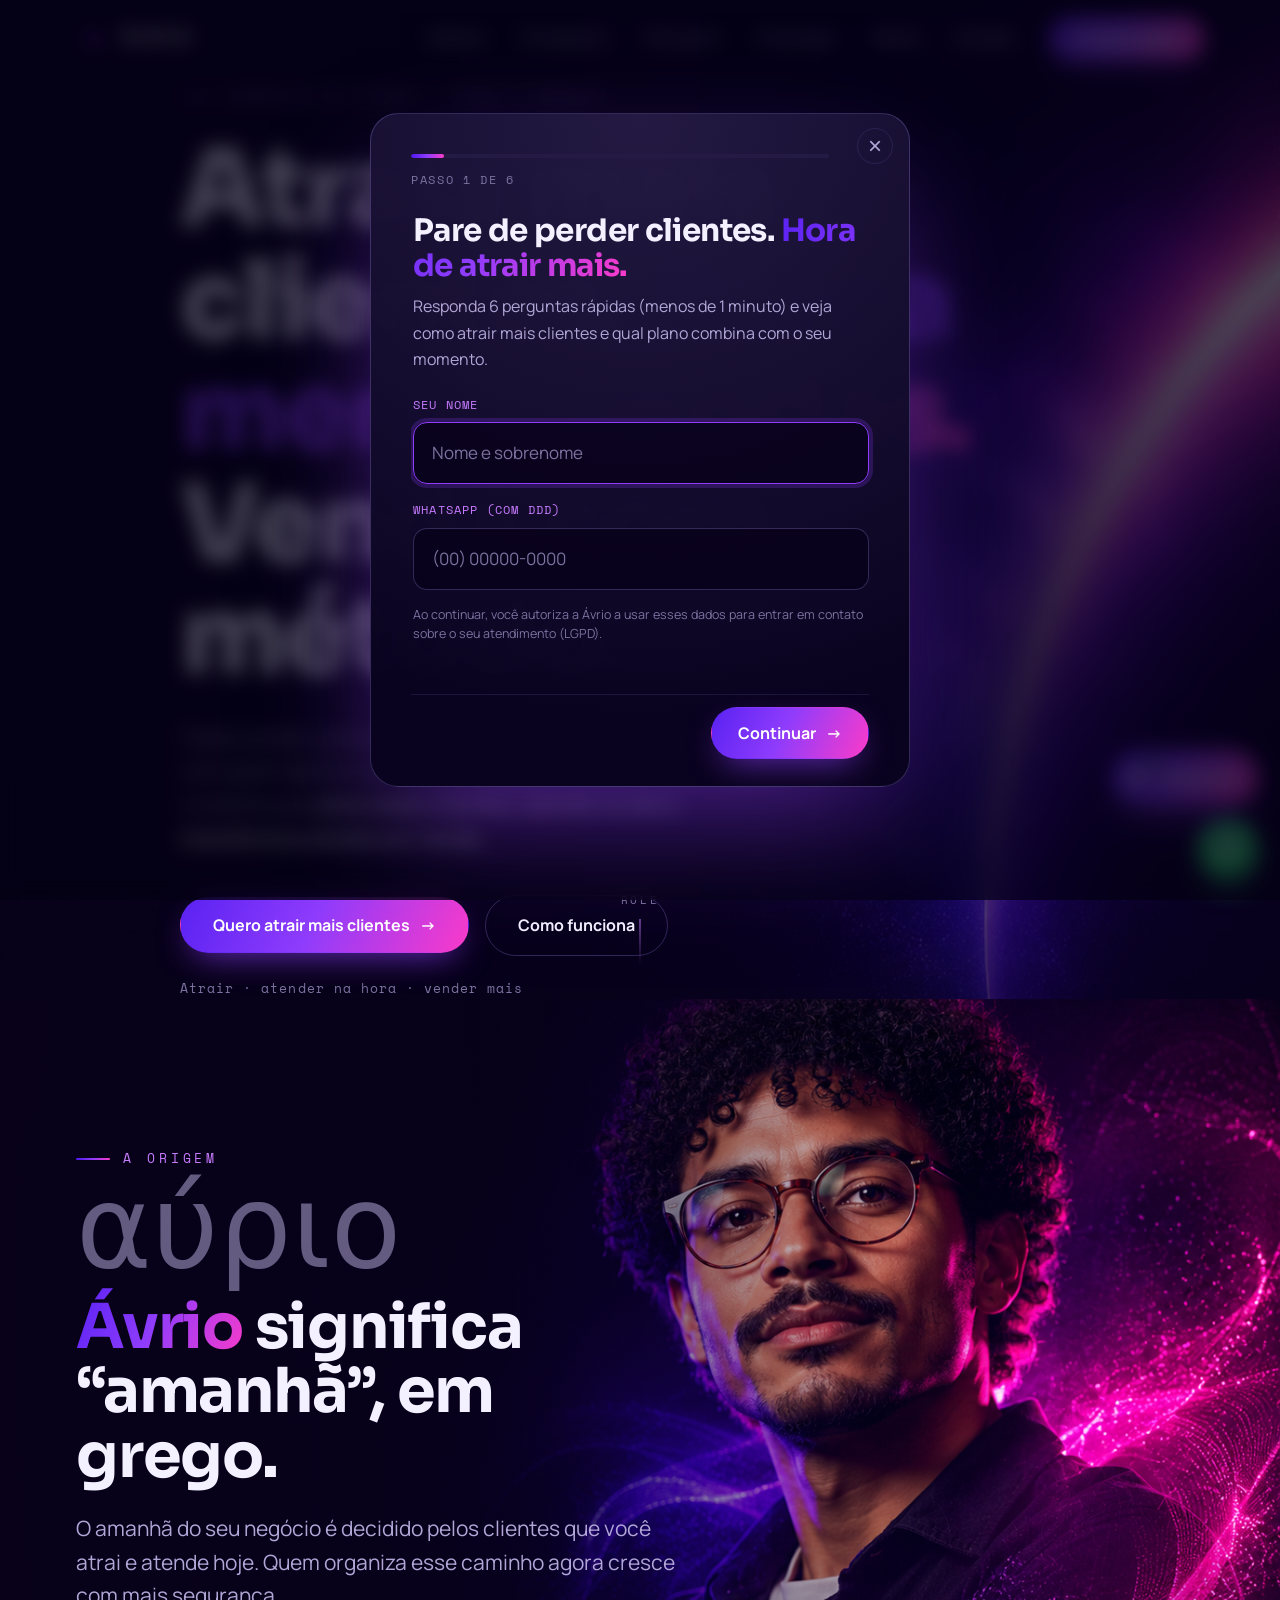
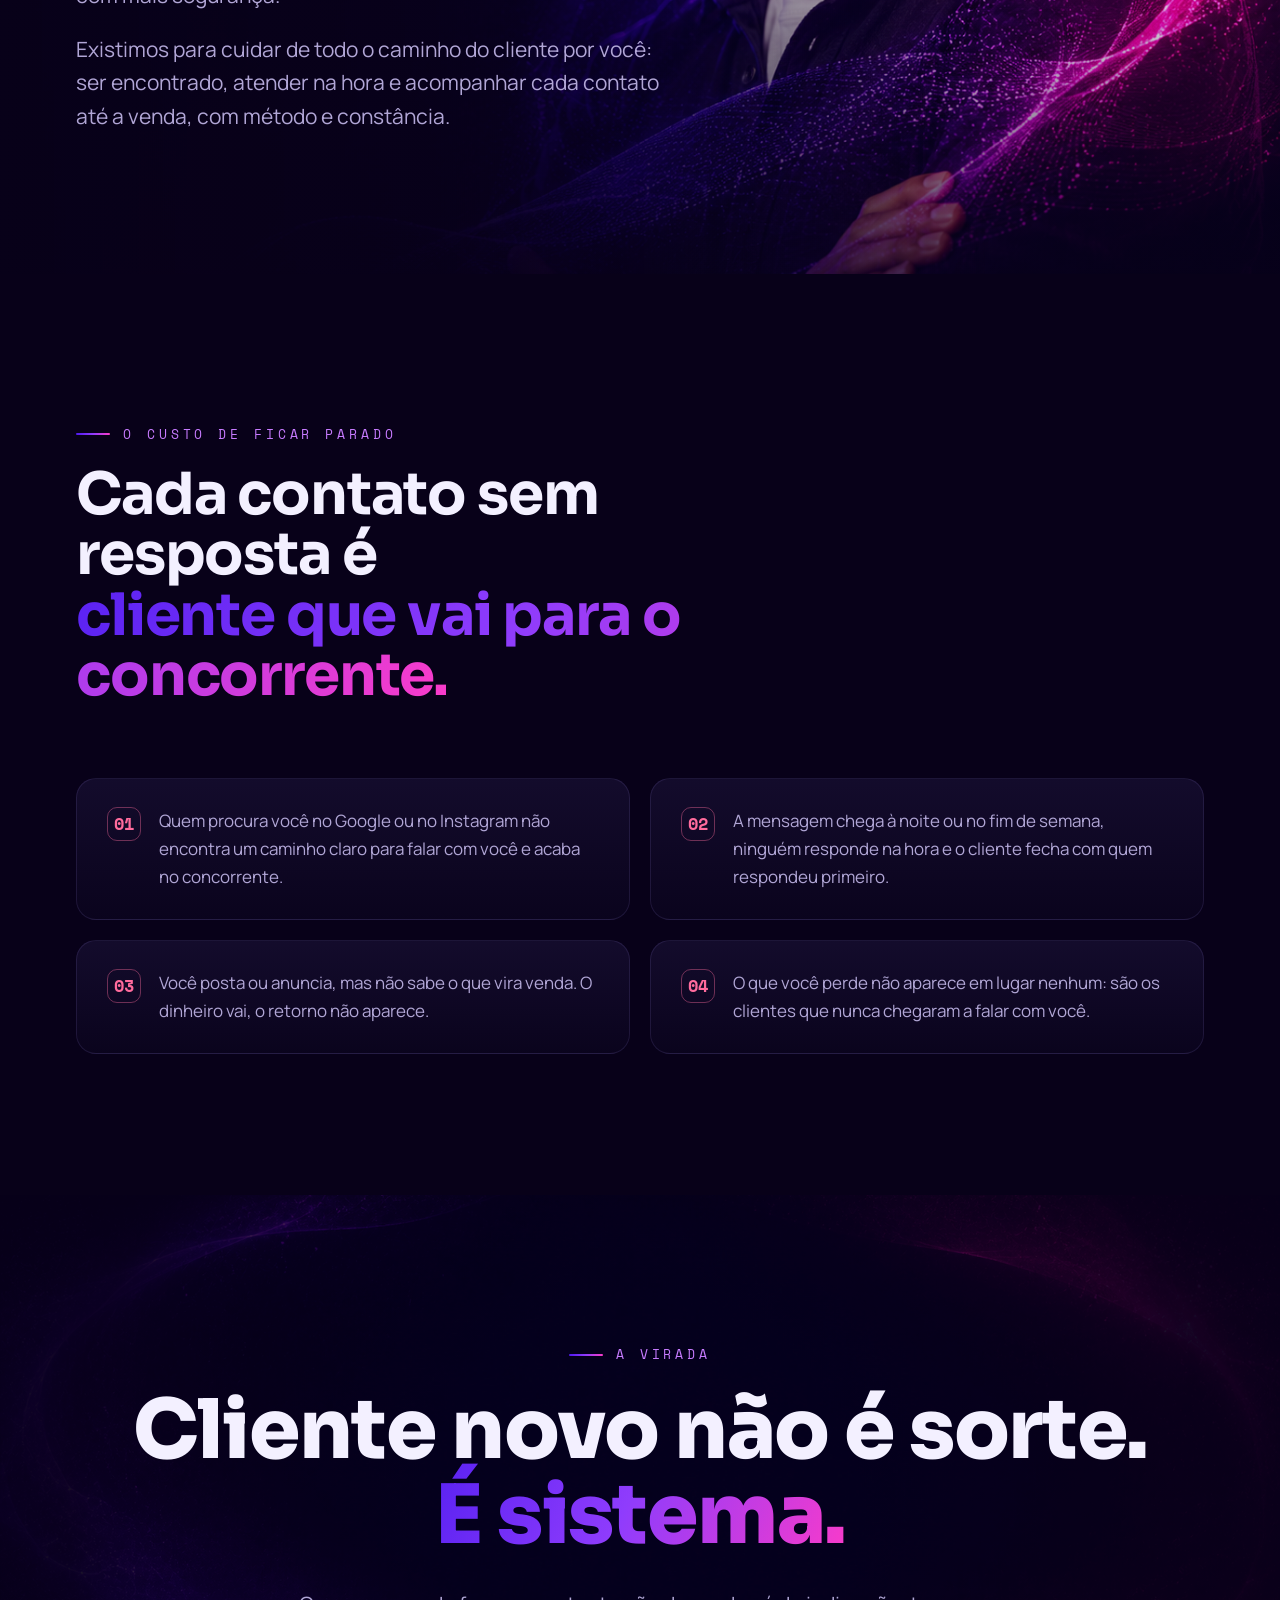
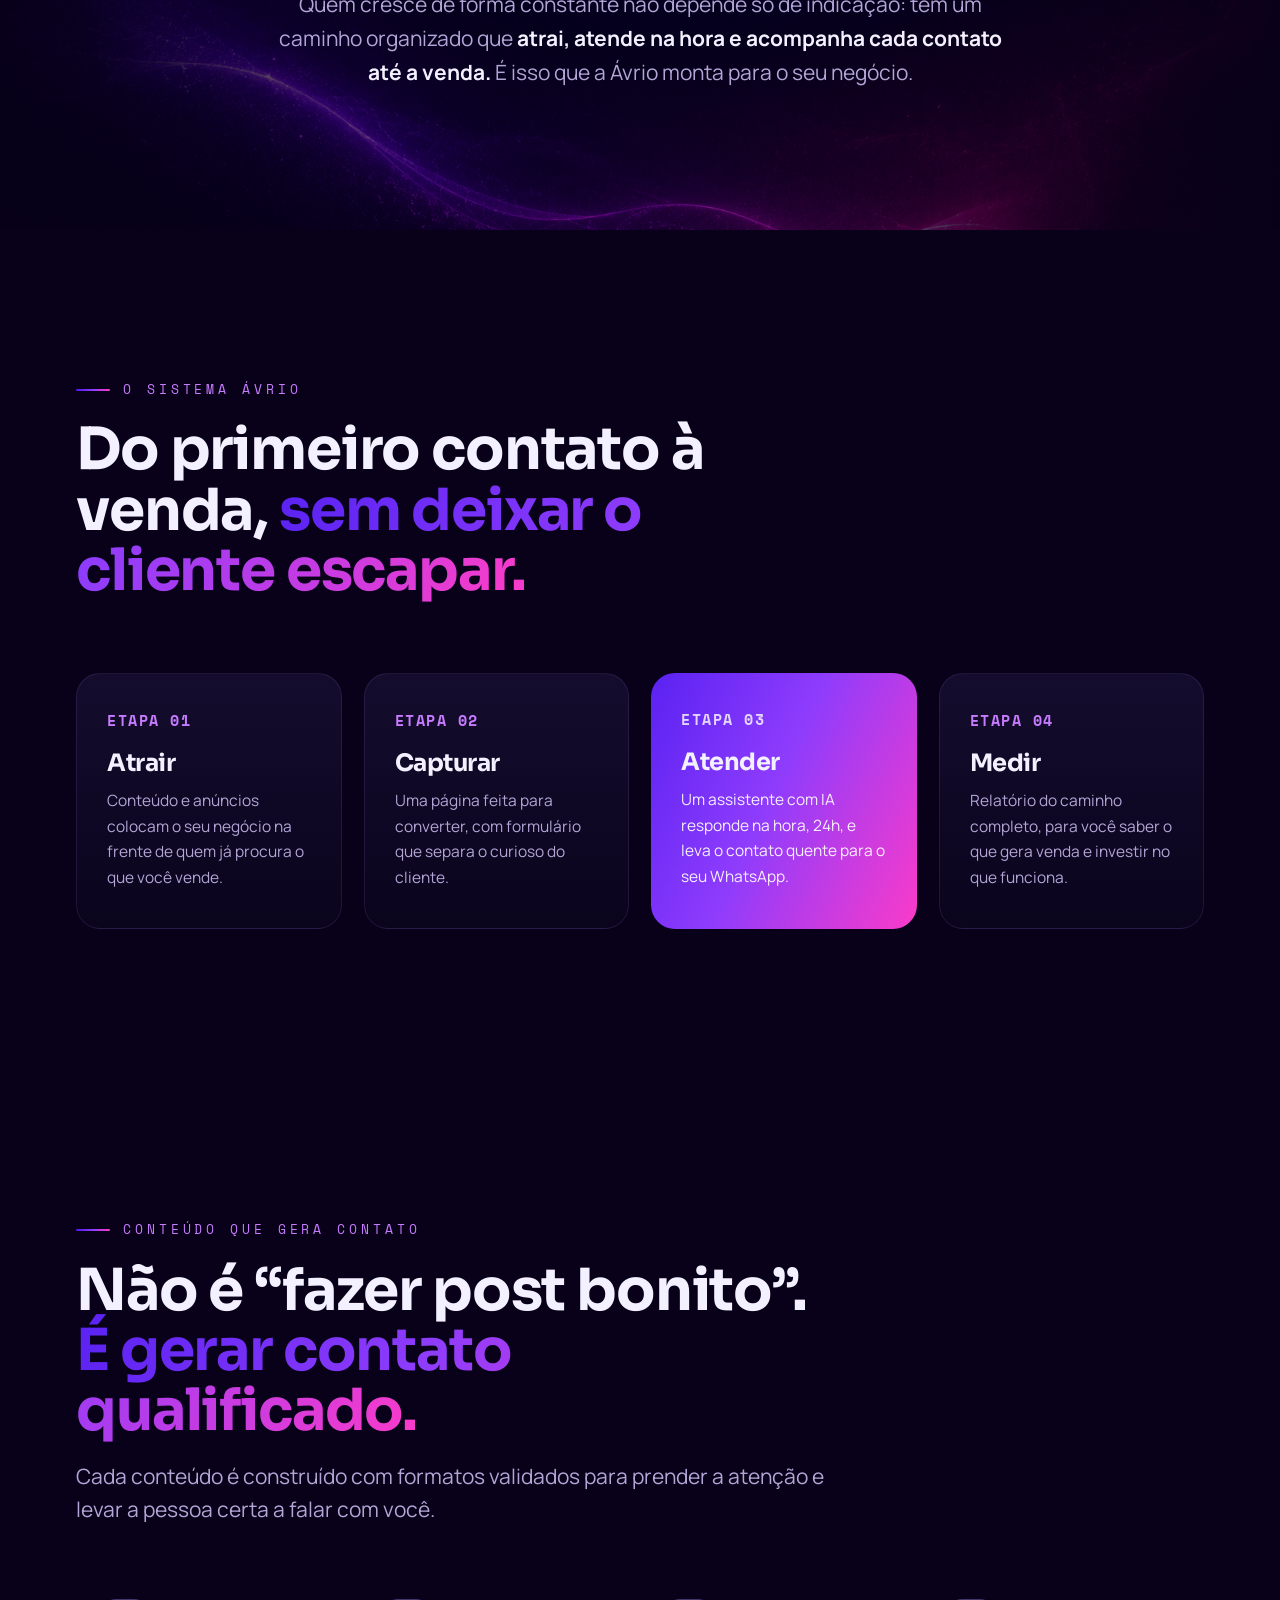
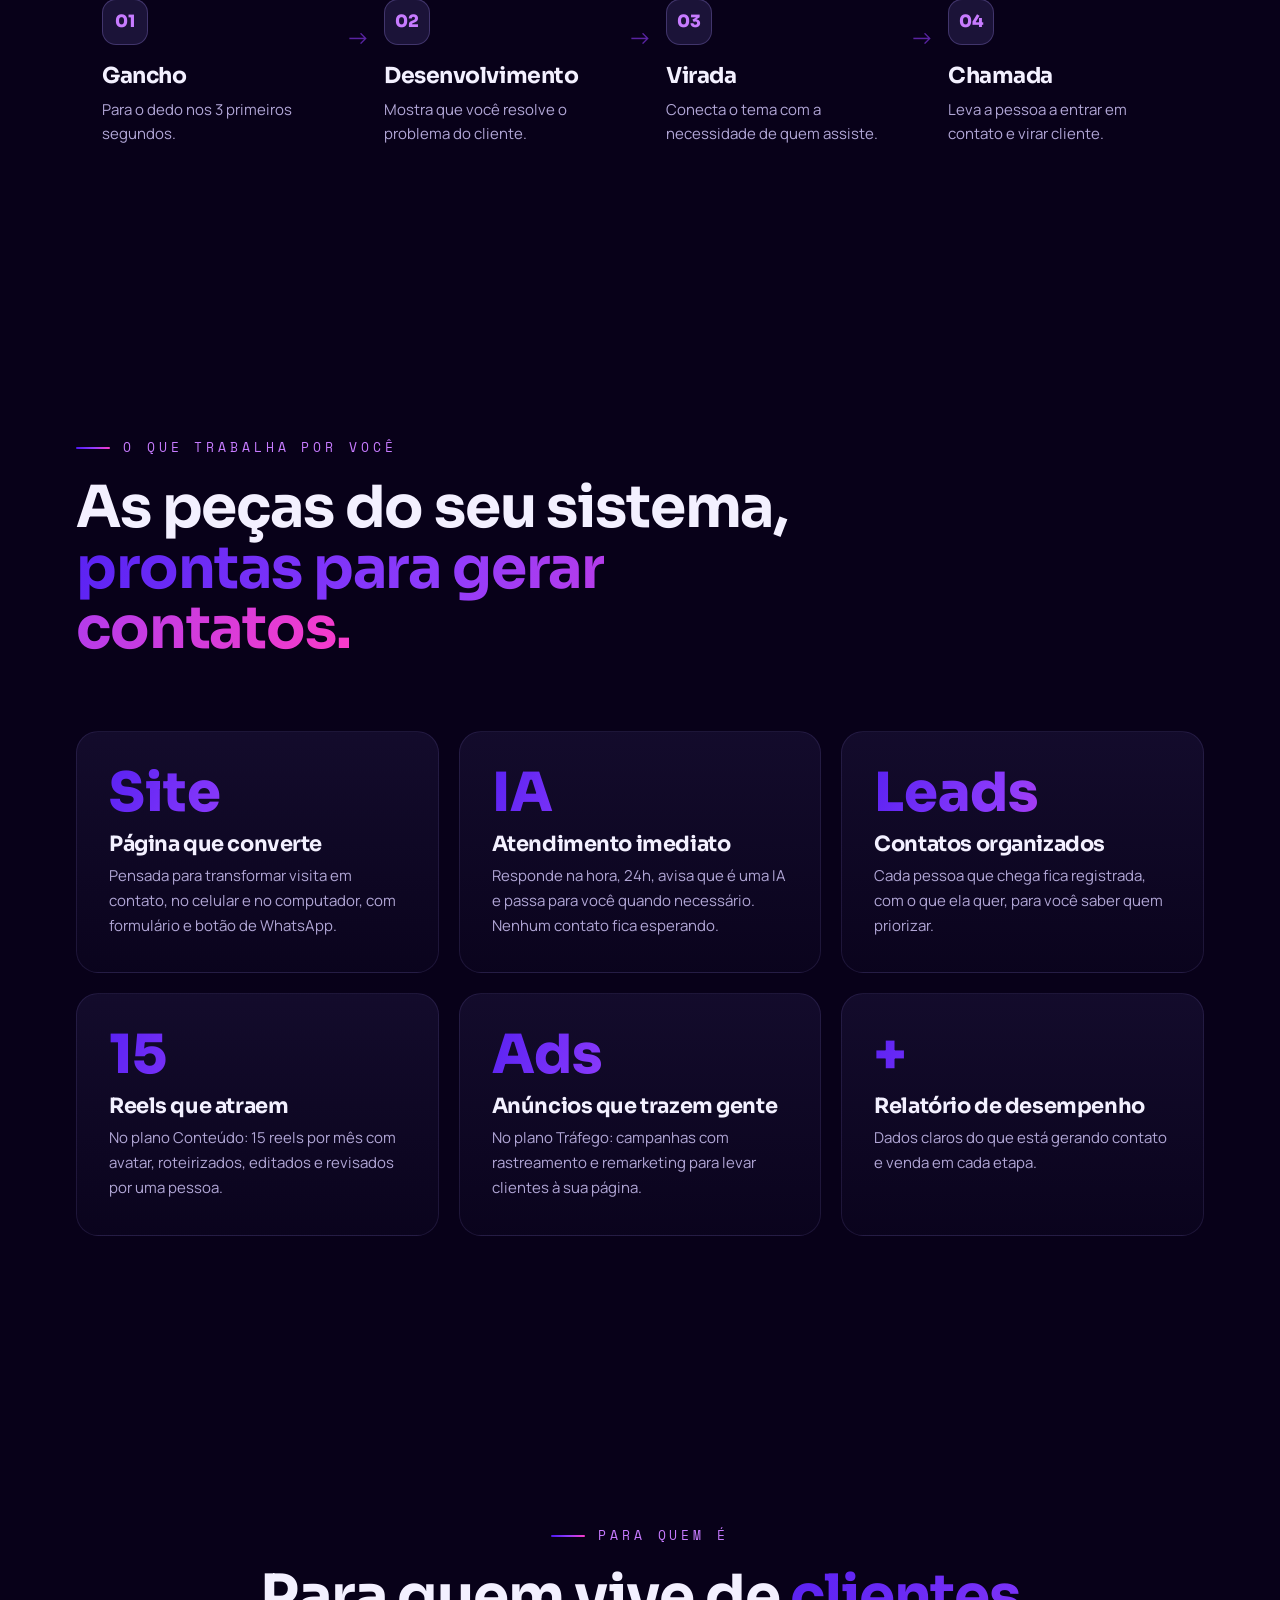
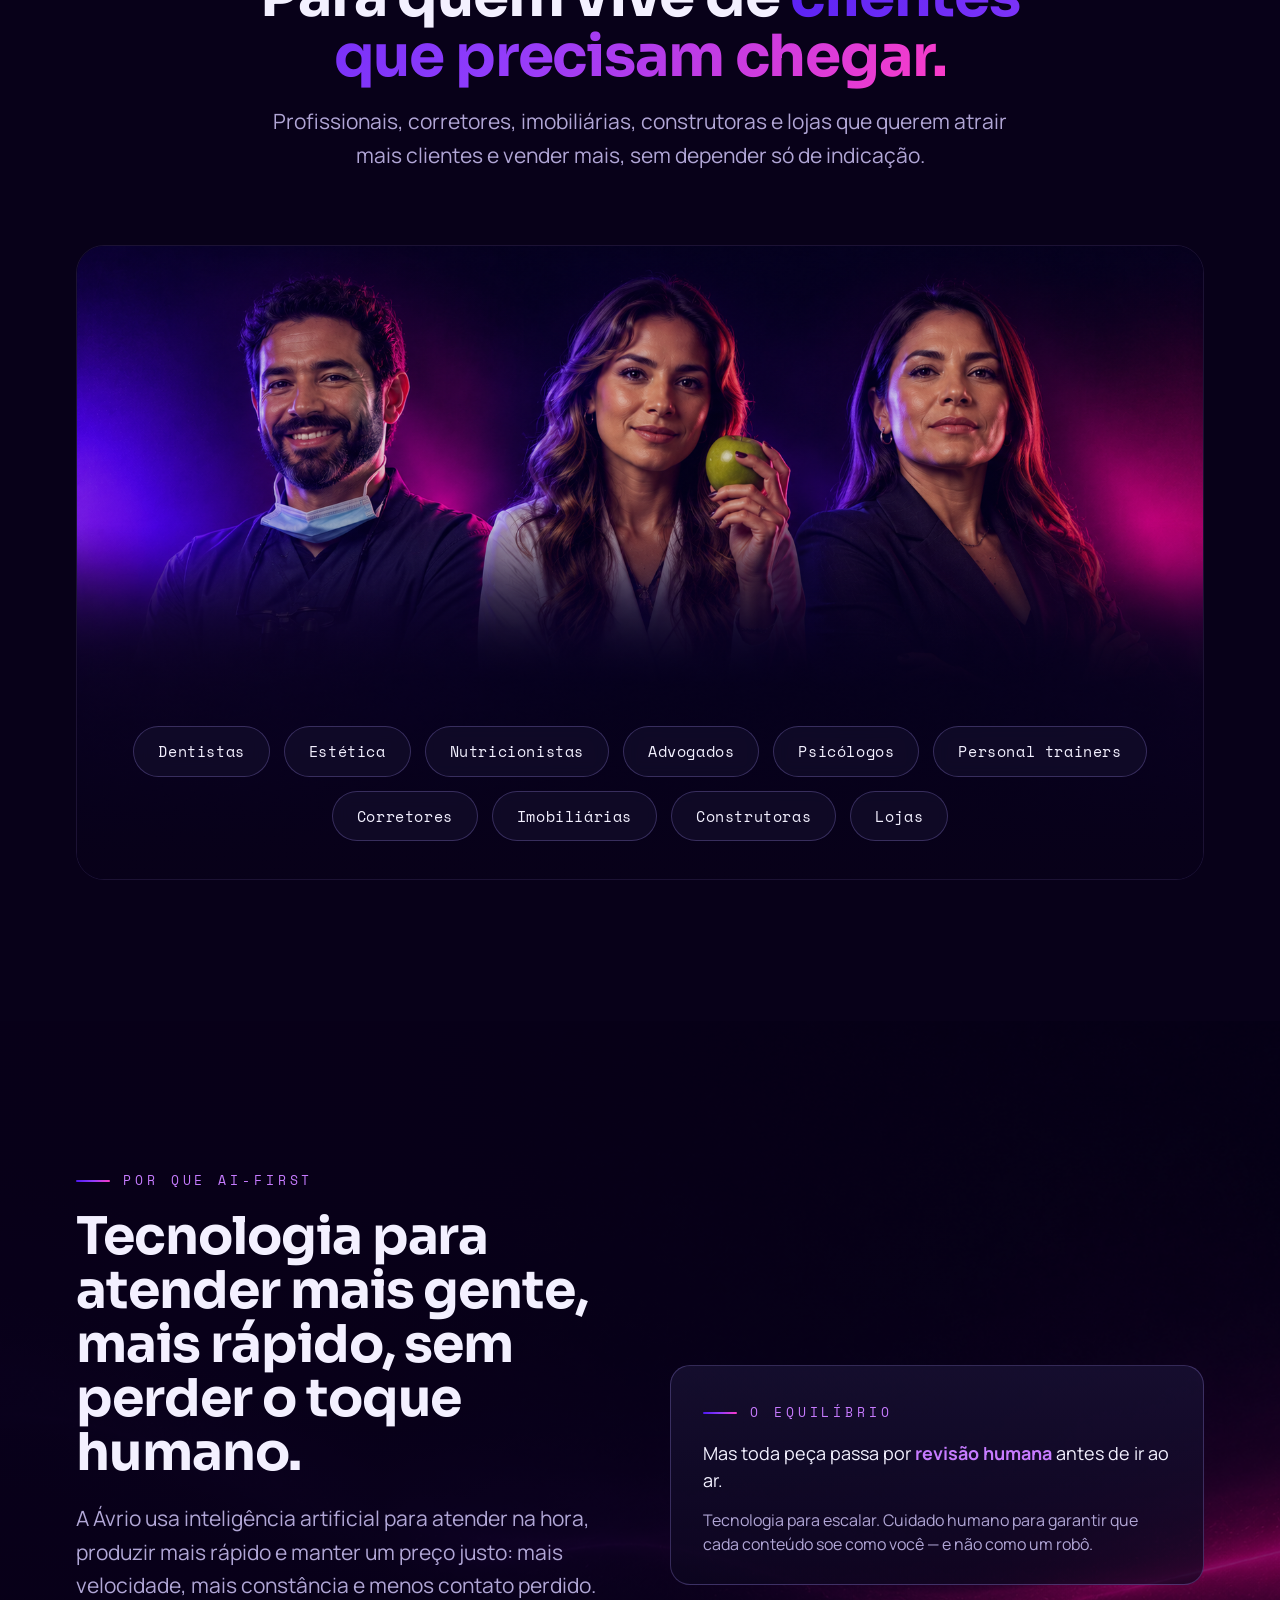
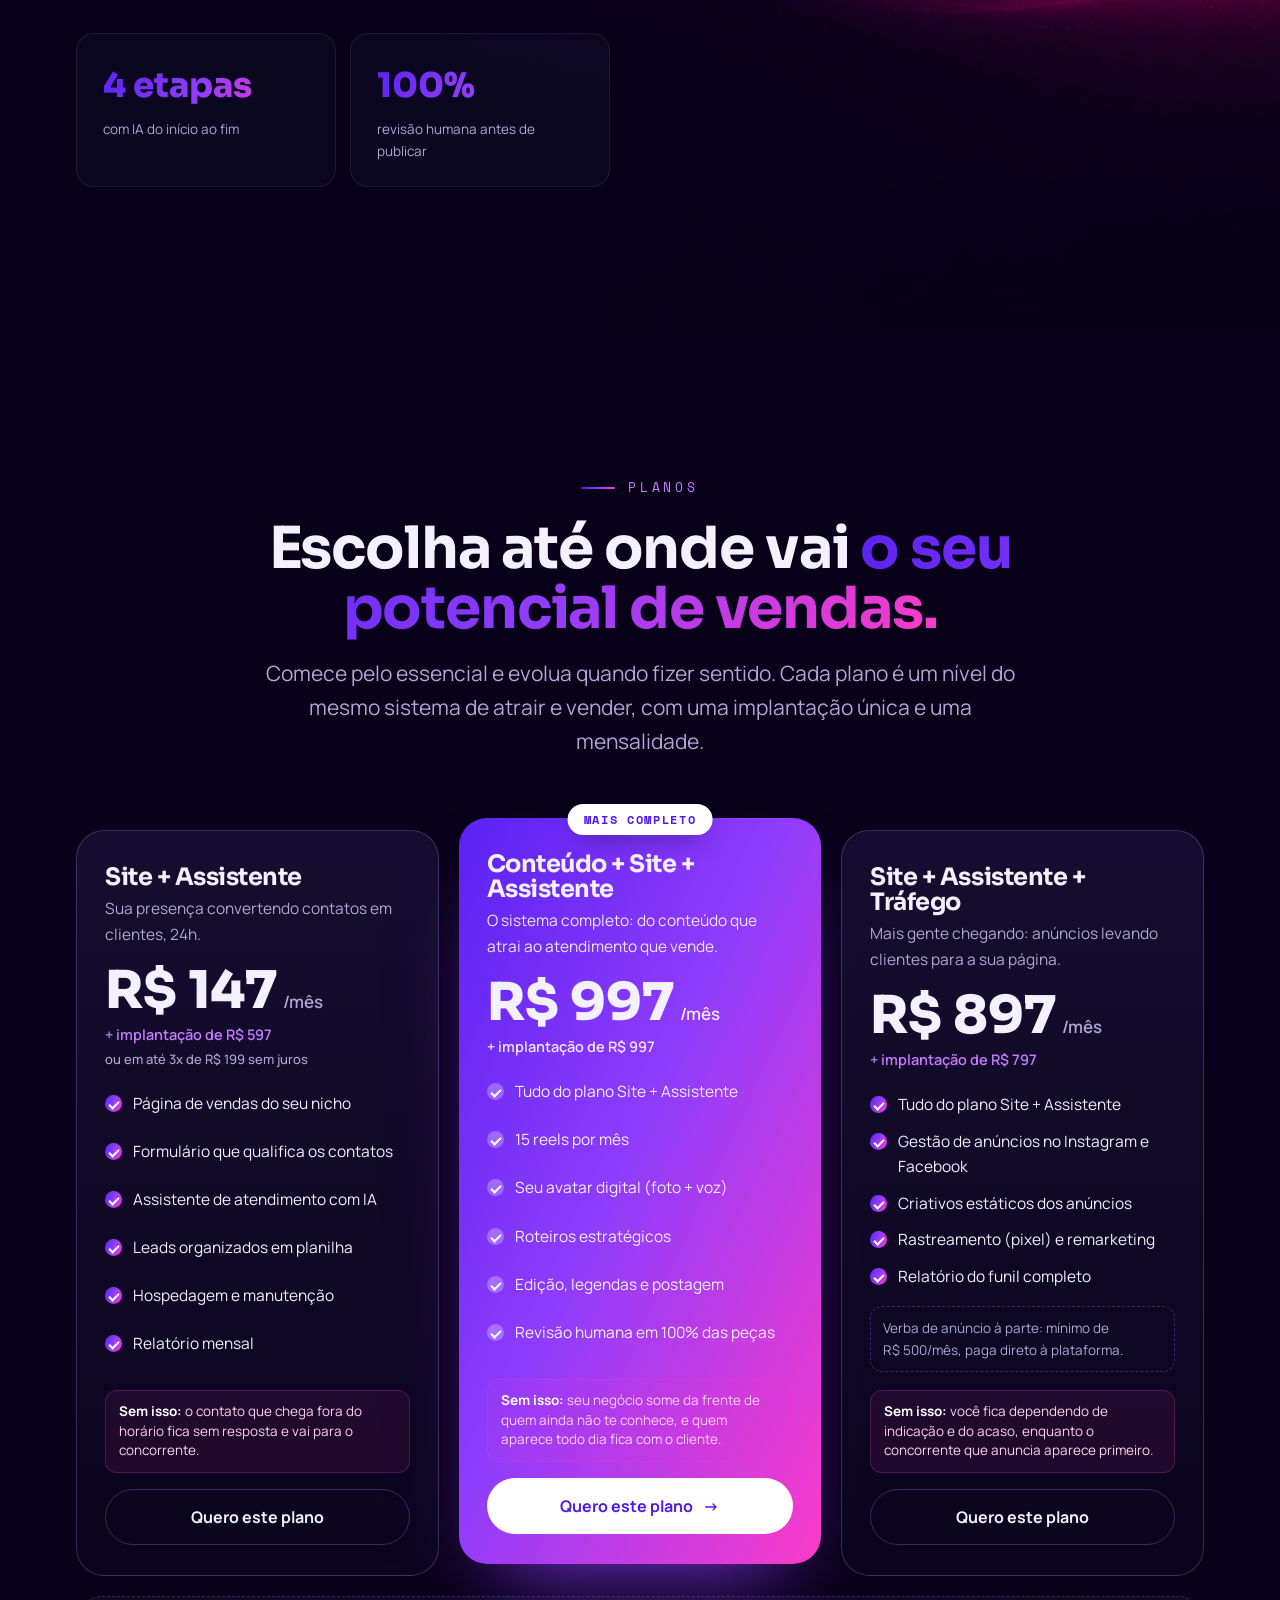
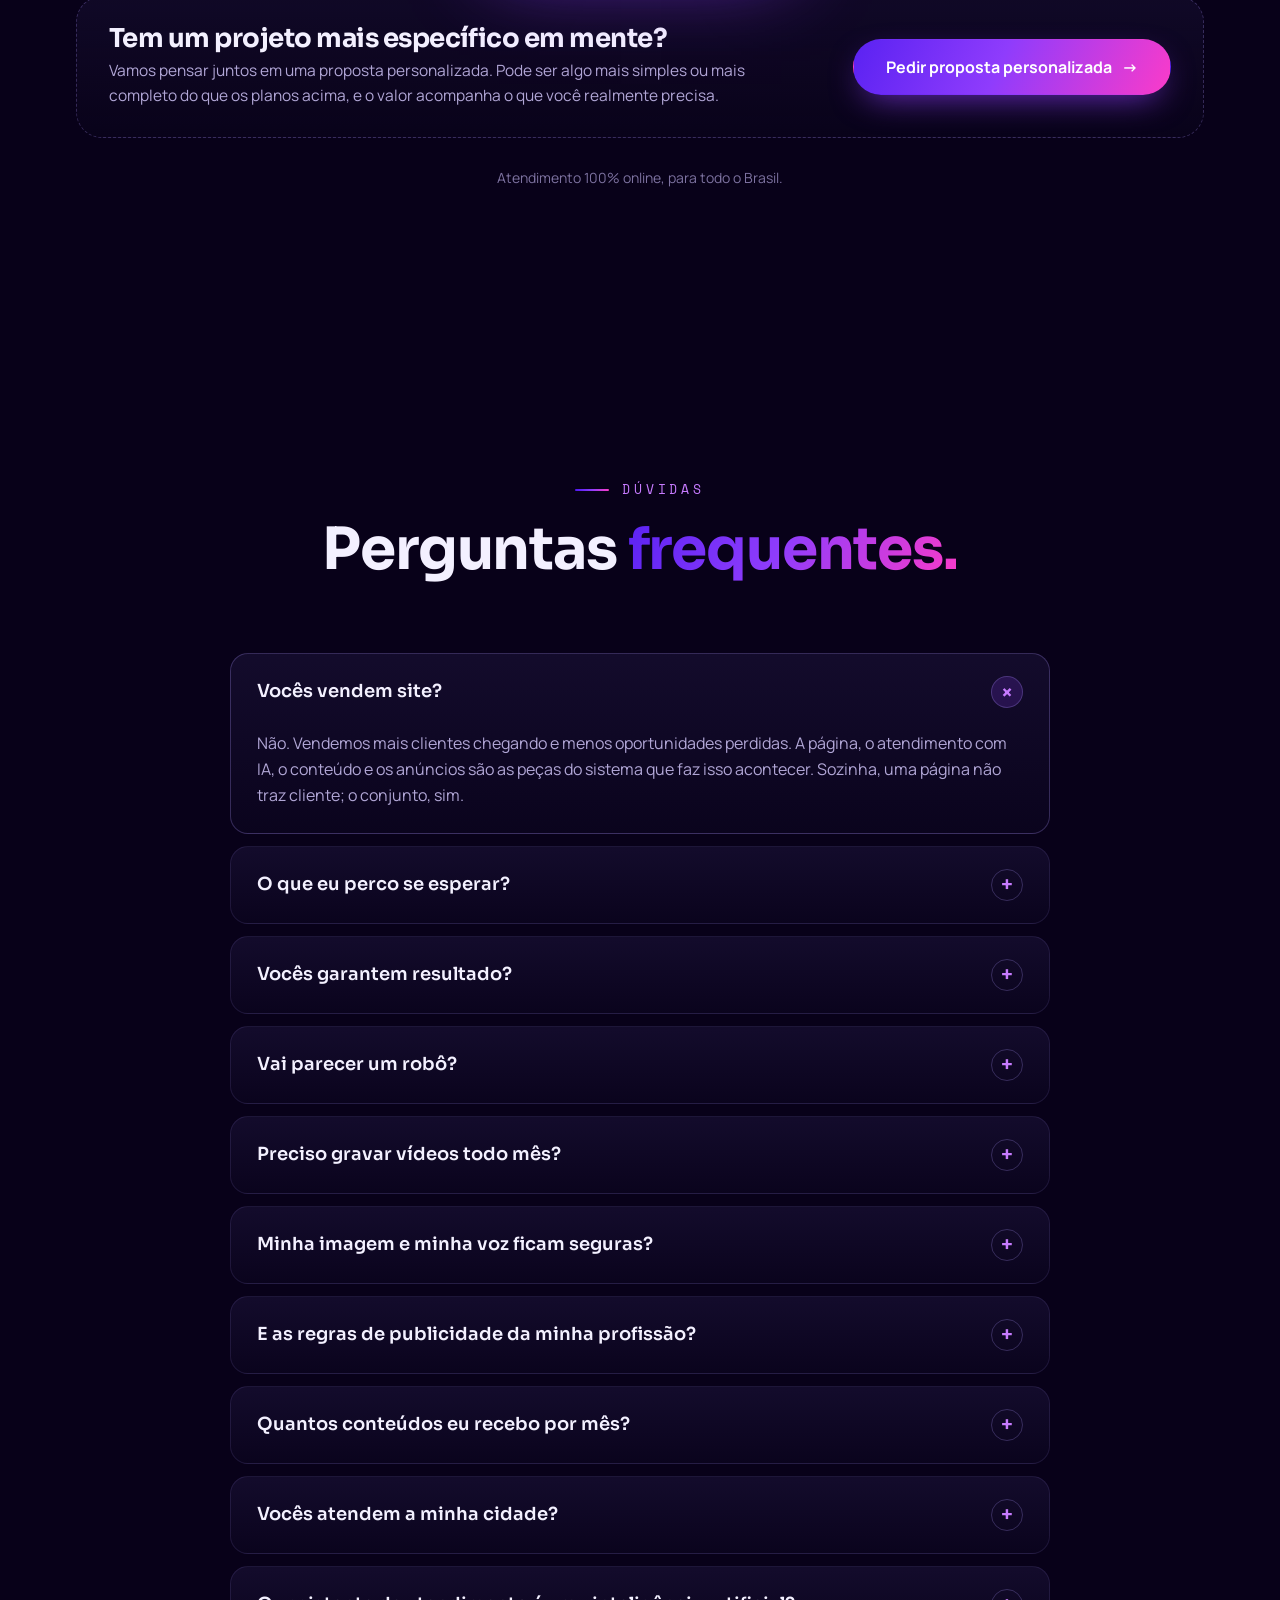
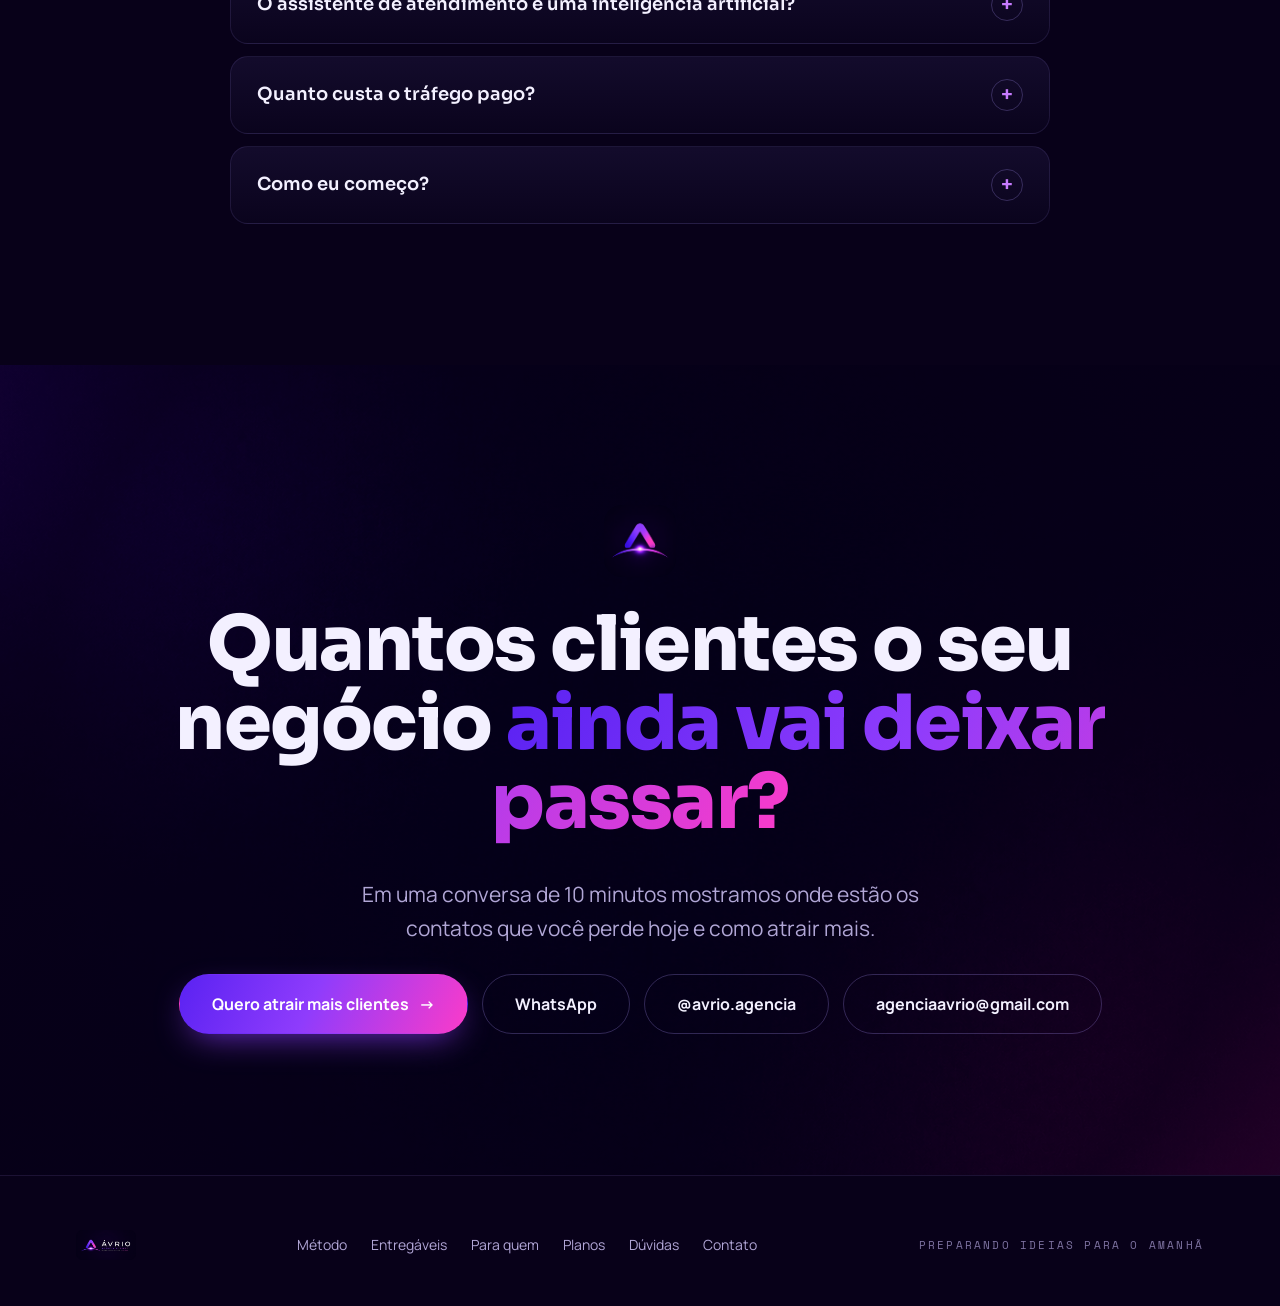
==== commit e7bb3911: "Site: nova narrativa (atrair clientes e vender mais), públicos corretor/imobiliária/construtora/loja" ====
--- a/index.html
+++ b/index.html
@@ -3,15 +3,15 @@
 <head>
 <meta charset="UTF-8">
 <meta name="viewport" content="width=device-width, initial-scale=1.0">
-<title>Agência Ávrio — Preparando ideias para o amanhã</title>
-<meta name="description" content="Da atração ao atendimento: a Ávrio monta o sistema que transforma quem assiste em cliente, com página de vendas, assistente de atendimento, conteúdo e tráfego.">
+<title>Agência Ávrio — Atraia mais clientes e perca menos vendas</title>
+<meta name="description" content="A Ávrio monta o sistema que atrai clientes, atende na hora e transforma contato em venda: página que converte, atendimento com IA 24h, conteúdo e anúncios. Para profissionais, corretores, imobiliárias, construtoras e lojas.">
 <link rel="icon" href="assets/avrio-icon.png">
 <link rel="preconnect" href="https://fonts.googleapis.com">
 <link rel="preconnect" href="https://fonts.gstatic.com" crossorigin>
 <link href="https://fonts.googleapis.com/css2?family=Sora:wght@300;400;500;600;700;800&family=Manrope:wght@400;500;600;700;800&family=Space+Mono:wght@400;700&display=swap" rel="stylesheet">
-<link rel="stylesheet" href="site.css">
-<link rel="stylesheet" href="lead.css?v=20261023b">
-<link rel="stylesheet" href="agente.css?v=20261023b">
+<link rel="stylesheet" href="site.css?v=20261026a">
+<link rel="stylesheet" href="lead.css?v=20261026a">
+<link rel="stylesheet" href="agente.css?v=20261026a">
 <!-- Configuração do formulário: preencha SHEETS_URL (Apps Script) e PIXEL_ID (Meta) quando tiver. -->
 <script>
 window.AVRIO = {
@@ -50,22 +50,20 @@
     <div class="hero-inner">
       <span class="eyebrow reveal in">Agência AI-First · Todo o Brasil</span>
       <h1>
-        <span class="reveal in">Sua autoridade</span>
-        <span class="grad reveal in d1">
-não pode esperar</span>
-        <span class="reveal in d2">o amanhã.</span>
+        <span class="reveal in">Atraia mais clientes.</span>
+        <span class="grad reveal in d1">Perca menos vendas.</span>
+        <span class="reveal in d2">Venda com método.</span>
       </h1>
-      <p class="lead reveal in d3">Você é excelente no que faz — mas o seu Instagram não conta isso. A Ávrio transforma quem já é bom no que faz em <strong style="color:var(--text)">referência também na internet.</strong></p>
+      <p class="lead reveal in d3">Todos os dias, pessoas procuram o que você vende e fecham com quem aparece primeiro e responde na hora. A Ávrio monta o sistema que <strong style="color:var(--text)">atrai esses clientes, atende no ato e transforma contato em venda.</strong></p>
       <div class="hero-actions reveal in d4">
-        <button type="button" class="btn btn-primary" data-open-form="hero">Quero ser referência <span class="arrow">→</span></button>
+        <button type="button" class="btn btn-primary" data-open-form="hero">Quero atrair mais clientes <span class="arrow">→</span></button>
         <a href="#metodo" class="btn btn-ghost">Como funciona</a>
       </div>
-      <p class="hero-note reveal in d4">Do reel ao lead · página de vendas · atendimento automático</p>
+      <p class="hero-note reveal in d4">Atrair · atender na hora · vender mais</p>
     </div>
   </div>
   <div class="scroll-cue"><span>Role</span><span class="line"></span></div>
 </section>
-
 <!-- ============ MANIFESTO (o nome) ============ -->
 <section class="sec manifesto-sec" id="sobre">
   <div class="manifesto-bg"></div>
@@ -75,8 +73,8 @@
         <span class="eyebrow">A origem</span>
         <div class="greek">αύριο</div>
         <h2 style="font-size:clamp(34px,5vw,62px); margin:10px 0 24px;"><span class="grad">Ávrio</span> significa<br>“amanhã”, em grego.</h2>
-        <p class="lead">Conteúdo não é sobre postar hoje. É sobre construir, todo dia, a autoridade que define o amanhã do seu negócio.</p>
-        <p class="lead" style="margin-top:20px;">Existimos para tirar o peso da produção das suas costas — para que você apareça como o especialista que já é, com método e constância.</p>
+        <p class="lead">O amanhã do seu negócio é decidido pelos clientes que você atrai e atende hoje. Quem organiza esse caminho agora cresce com mais segurança.</p>
+        <p class="lead" style="margin-top:20px;">Existimos para cuidar de todo o caminho do cliente por você: ser encontrado, atender na hora e acompanhar cada contato até a venda, com método e constância.</p>
       </div>
     </div>
   </div>
@@ -86,95 +84,90 @@
 <section class="sec problem" id="problema">
   <div class="wrap">
     <div class="sec-head reveal">
-      <span class="eyebrow">O desafio</span>
-      <h2>Você é excelente no que faz.<br><span class="grad">Mas o seu Instagram não conta isso.</span></h2>
+      <span class="eyebrow">O custo de ficar parado</span>
+      <h2>Cada contato sem resposta é<br><span class="grad">cliente que vai para o concorrente.</span></h2>
     </div>
     <div class="problem-grid">
-      <div class="pain reveal"><span class="x">01</span><p>Posta de vez em quando, sem constância — e o algoritmo esquece de você.</p></div>
-      <div class="pain reveal d1"><span class="x">02</span><p>O conteúdo divulga serviço, mas não constrói autoridade nem confiança.</p></div>
-      <div class="pain reveal d2"><span class="x">03</span><p>Falta tempo, falta estratégia, falta um método que funcione de verdade.</p></div>
-      <div class="pain reveal d3"><span class="x">04</span><p>O resultado: um perfil que existe, mas não trabalha por você.</p></div>
-    </div>
-  </div>
-</section>
-
+      <div class="pain reveal"><span class="x">01</span><p>Quem procura você no Google ou no Instagram não encontra um caminho claro para falar com você e acaba no concorrente.</p></div>
+      <div class="pain reveal d1"><span class="x">02</span><p>A mensagem chega à noite ou no fim de semana, ninguém responde na hora e o cliente fecha com quem respondeu primeiro.</p></div>
+      <div class="pain reveal d2"><span class="x">03</span><p>Você posta ou anuncia, mas não sabe o que vira venda. O dinheiro vai, o retorno não aparece.</p></div>
+      <div class="pain reveal d3"><span class="x">04</span><p>O que você perde não aparece em lugar nenhum: são os clientes que nunca chegaram a falar com você.</p></div>
+    </div>
+  </div>
+</section>
 <!-- ============ A VIRADA ============ -->
 <section class="sec turn" id="virada">
   <div class="turn-bg"></div>
   <div class="wrap">
     <span class="eyebrow center reveal">A virada</span>
-    <h2 class="reveal d1" style="margin:22px 0 30px;">Autoridade não é sorte.<br><span class="grad">É sistema.</span></h2>
-    <p class="lead reveal d2" style="max-width:740px; margin:0 auto;">Quem vira referência no próprio nicho não posta <em style="font-style:normal;color:var(--text)">mais</em> — posta <strong style="color:var(--text)">melhor</strong>, com estratégia e constância. É exatamente isso que entregamos.</p>
-  </div>
-</section>
-
+    <h2 class="reveal d1" style="margin:22px 0 30px;">Cliente novo não é sorte.<br><span class="grad">É sistema.</span></h2>
+    <p class="lead reveal d2" style="max-width:740px; margin:0 auto;">Quem cresce de forma constante não depende só de indicação: tem um caminho organizado que <strong style="color:var(--text)">atrai, atende na hora e acompanha cada contato até a venda.</strong> É isso que a Ávrio monta para o seu negócio.</p>
+  </div>
+</section>
 <!-- ============ SISTEMA (como funciona) ============ -->
 <section class="sec" id="metodo">
   <div class="wrap">
     <div class="sec-head reveal">
       <span class="eyebrow">O sistema Ávrio</span>
-      <h2>Do reel ao lead, <span class="grad">um sistema completo.</span></h2>
+      <h2>Do primeiro contato à venda, <span class="grad">sem deixar o cliente escapar.</span></h2>
     </div>
     <div class="steps">
       <div class="step reveal">
         <div class="sn">ETAPA 01</div>
         <h3>Atrair</h3>
-        <p>Reels com o seu avatar digital e anúncios levam as pessoas certas até você.</p>
+        <p>Conteúdo e anúncios colocam o seu negócio na frente de quem já procura o que você vende.</p>
       </div>
       <div class="step reveal d1">
         <div class="sn">ETAPA 02</div>
         <h3>Capturar</h3>
-        <p>Uma página de vendas do seu nicho, com formulário que qualifica quem chega.</p>
+        <p>Uma página feita para converter, com formulário que separa o curioso do cliente.</p>
       </div>
       <div class="step feature reveal d2">
         <div class="sn">ETAPA 03</div>
         <h3>Atender</h3>
-        <p>Um assistente com IA responde dúvidas, registra o contato e encaminha para o seu WhatsApp.</p>
+        <p>Um assistente com IA responde na hora, 24h, e leva o contato quente para o seu WhatsApp.</p>
       </div>
       <div class="step reveal d3">
         <div class="sn">ETAPA 04</div>
         <h3>Medir</h3>
-        <p>Relatório com o caminho completo: do alcance ao contato, para você decidir com dados.</p>
-      </div>
-    </div>
-  </div>
-</section>
-
+        <p>Relatório do caminho completo, para você saber o que gera venda e investir no que funciona.</p>
+      </div>
+    </div>
+  </div>
+</section>
 <!-- ============ METODOLOGIA ============ -->
 <section class="sec method" id="metodologia">
   <div class="wrap">
     <div class="sec-head reveal">
-      <span class="eyebrow">A metodologia</span>
-      <h2>Não é “fazer post bonito”.<br><span class="grad">É um método de autoridade.</span></h2>
-      <p class="lead" style="margin-top:18px;">Todo conteúdo é construído sobre formatos validados que prendem a atenção e posicionam você como especialista.</p>
+      <span class="eyebrow">Conteúdo que gera contato</span>
+      <h2>Não é “fazer post bonito”.<br><span class="grad">É gerar contato qualificado.</span></h2>
+      <p class="lead" style="margin-top:18px;">Cada conteúdo é construído com formatos validados para prender a atenção e levar a pessoa certa a falar com você.</p>
     </div>
     <div class="method-flow">
       <div class="mnode reveal"><div class="dot">01</div><h3>Gancho</h3><p>Para o dedo nos 3 primeiros segundos.</p></div>
-      <div class="mnode reveal d1"><div class="dot">02</div><h3>Desenvolvimento</h3><p>Demonstra o seu conhecimento e gera valor.</p></div>
-      <div class="mnode reveal d2"><div class="dot">03</div><h3>Virada</h3><p>Conecta o tema com a vida de quem assiste.</p></div>
-      <div class="mnode reveal d3"><div class="dot">04</div><h3>Chamada</h3><p>Gera engajamento, contato e novos clientes.</p></div>
-    </div>
-  </div>
-</section>
-
+      <div class="mnode reveal d1"><div class="dot">02</div><h3>Desenvolvimento</h3><p>Mostra que você resolve o problema do cliente.</p></div>
+      <div class="mnode reveal d2"><div class="dot">03</div><h3>Virada</h3><p>Conecta o tema com a necessidade de quem assiste.</p></div>
+      <div class="mnode reveal d3"><div class="dot">04</div><h3>Chamada</h3><p>Leva a pessoa a entrar em contato e virar cliente.</p></div>
+    </div>
+  </div>
+</section>
 <!-- ============ ENTREGÁVEIS ============ -->
 <section class="sec" id="entregaveis">
   <div class="wrap">
     <div class="sec-head reveal">
-      <span class="eyebrow">O que você recebe</span>
-      <h2>As peças do seu sistema, <span class="grad">prontas para funcionar.</span></h2>
+      <span class="eyebrow">O que trabalha por você</span>
+      <h2>As peças do seu sistema, <span class="grad">prontas para gerar contatos.</span></h2>
     </div>
     <div class="deliv">
-      <div class="dcard reveal"><div class="num grad">Site</div><h3>Página de vendas</h3><p>Feita para o seu nicho, responsiva, com formulário e botão de WhatsApp.</p></div>
-      <div class="dcard reveal d1"><div class="num grad">IA</div><h3>Assistente de atendimento</h3><p>Responde dúvidas, avisa que é uma IA e passa para você quando necessário.</p></div>
-      <div class="dcard reveal d2"><div class="num grad">Leads</div><h3>Contatos organizados</h3><p>Cada pessoa que chega fica registrada, com as respostas do formulário.</p></div>
-      <div class="dcard reveal"><div class="num grad">15</div><h3>Reels com avatar</h3><p>No plano Conteúdo: roteirizados, editados e postados, com revisão humana.</p></div>
-      <div class="dcard reveal d1"><div class="num grad">Ads</div><h3>Gestão de tráfego</h3><p>No plano Tráfego: anúncios, rastreamento e remarketing.</p></div>
-      <div class="dcard reveal d2"><div class="num grad">+</div><h3>Relatório de desempenho</h3><p>Dados claros do que está funcionando em cada etapa.</p></div>
-    </div>
-  </div>
-</section>
-
+      <div class="dcard reveal"><div class="num grad">Site</div><h3>Página que converte</h3><p>Pensada para transformar visita em contato, no celular e no computador, com formulário e botão de WhatsApp.</p></div>
+      <div class="dcard reveal d1"><div class="num grad">IA</div><h3>Atendimento imediato</h3><p>Responde na hora, 24h, avisa que é uma IA e passa para você quando necessário. Nenhum contato fica esperando.</p></div>
+      <div class="dcard reveal d2"><div class="num grad">Leads</div><h3>Contatos organizados</h3><p>Cada pessoa que chega fica registrada, com o que ela quer, para você saber quem priorizar.</p></div>
+      <div class="dcard reveal"><div class="num grad">15</div><h3>Reels que atraem</h3><p>No plano Conteúdo: 15 reels por mês com avatar, roteirizados, editados e revisados por uma pessoa.</p></div>
+      <div class="dcard reveal d1"><div class="num grad">Ads</div><h3>Anúncios que trazem gente</h3><p>No plano Tráfego: campanhas com rastreamento e remarketing para levar clientes à sua página.</p></div>
+      <div class="dcard reveal d2"><div class="num grad">+</div><h3>Relatório de desempenho</h3><p>Dados claros do que está gerando contato e venda em cada etapa.</p></div>
+    </div>
+  </div>
+</section>
 <!-- ============ DEMONSTRAÇÃO (ative quando tiver o vídeo) ============
 <section class="sec demo" id="demo">
   <div class="wrap">
@@ -196,24 +189,27 @@
   <div class="wrap">
     <div class="sec-head center reveal">
       <span class="eyebrow center">Para quem é</span>
-      <h2>Feito para quem é <span class="grad">o rosto do próprio negócio.</span></h2>
-      <p class="lead" style="margin-top:18px;">Profissionais que vendem confiança e querem ser reconhecidos como referência no que fazem.</p>
+      <h2>Para quem vive de <span class="grad">clientes que precisam chegar.</span></h2>
+      <p class="lead" style="margin-top:18px;">Profissionais, corretores, imobiliárias, construtoras e lojas que querem atrair mais clientes e vender mais, sem depender só de indicação.</p>
     </div>
     <div class="aud-photo reveal d1">
       <img src="assets/audience.png" alt="Profissionais">
       <div class="ov"></div>
       <div class="chips">
-        <span class="chip">Dentistas</span>
-        <span class="chip">Estética</span>
-        <span class="chip">Nutricionistas</span>
-        <span class="chip">Advogados</span>
-        <span class="chip">Psicólogos</span>
-        <span class="chip">Personal trainers</span>
-      </div>
-    </div>
-  </div>
-</section>
-
+        <a class="chip" href="demo/dentista/" target="_blank" rel="noopener" aria-label="Ver o protótipo de site para dentistas (abre em nova aba)">Dentistas</a>
+        <a class="chip" href="demo/estetica/" target="_blank" rel="noopener" aria-label="Ver o protótipo de site para estética (abre em nova aba)">Estética</a>
+        <a class="chip" href="demo/nutricionista/" target="_blank" rel="noopener" aria-label="Ver o protótipo de site para nutricionistas (abre em nova aba)">Nutricionistas</a>
+        <a class="chip" href="demo/advogado/" target="_blank" rel="noopener" aria-label="Ver o protótipo de site para advogados (abre em nova aba)">Advogados</a>
+        <a class="chip" href="demo/psicologo/" target="_blank" rel="noopener" aria-label="Ver o protótipo de site para psicólogos (abre em nova aba)">Psicólogos</a>
+        <a class="chip" href="demo/personal/" target="_blank" rel="noopener" aria-label="Ver o protótipo de site para personal trainers (abre em nova aba)">Personal trainers</a>
+        <a class="chip" href="demo/corretor/" target="_blank" rel="noopener" aria-label="Ver o protótipo de site para corretores (abre em nova aba)">Corretores</a>
+        <a class="chip" href="demo/imobiliaria/" target="_blank" rel="noopener" aria-label="Ver o protótipo de site para imobiliárias (abre em nova aba)">Imobiliárias</a>
+        <a class="chip" href="demo/construtora/" target="_blank" rel="noopener" aria-label="Ver o protótipo de site para construtoras (abre em nova aba)">Construtoras</a>
+        <a class="chip" href="demo/loja/" target="_blank" rel="noopener" aria-label="Ver o protótipo de site para lojas (abre em nova aba)">Lojas</a>
+      </div>
+    </div>
+  </div>
+</section>
 <!-- ============ AI-FIRST ============ -->
 <section class="sec ai" id="ia">
   <div class="ai-bg"></div>
@@ -221,8 +217,8 @@
     <div class="ai-grid">
       <div class="reveal">
         <span class="eyebrow">Por que AI-first</span>
-        <h2 style="font-size:clamp(30px,4.5vw,52px); margin:18px 0 22px;">Tecnologia para entregar mais, mais rápido, sem perder o toque humano.</h2>
-        <p class="lead">A Ávrio usa inteligência artificial em cada etapa: pesquisa, planejamento, roteiro e produção. Mais velocidade, mais consistência e um preço justo.</p>
+        <h2 style="font-size:clamp(30px,4.5vw,52px); margin:18px 0 22px;">Tecnologia para atender mais gente, mais rápido, sem perder o toque humano.</h2>
+        <p class="lead">A Ávrio usa inteligência artificial para atender na hora, produzir mais rápido e manter um preço justo: mais velocidade, mais constância e menos contato perdido.</p>
         <div class="ai-stats">
           <div class="stat"><div class="v grad">4 etapas</div><div class="l">com IA do início ao fim</div></div>
           <div class="stat"><div class="v grad">100%</div><div class="l">revisão humana antes de publicar</div></div>
@@ -244,13 +240,13 @@
   <div class="wrap">
     <div class="sec-head center reveal">
       <span class="eyebrow center">Planos</span>
-      <h2>Escolha até onde vai <span class="grad">o seu sistema.</span></h2>
-      <p class="lead" style="margin-top:18px;">Comece pelo essencial e evolua quando fizer sentido. Todos os planos têm uma implantação única e uma mensalidade.</p>
+      <h2>Escolha até onde vai <span class="grad">o seu potencial de vendas.</span></h2>
+      <p class="lead" style="margin-top:18px;">Comece pelo essencial e evolua quando fizer sentido. Cada plano é um nível do mesmo sistema de atrair e vender, com uma implantação única e uma mensalidade.</p>
     </div>
     <div class="plans">
       <article class="plan reveal">
         <h3>Site + Assistente</h3>
-        <p class="pd">Sua página de vendas com atendimento automático.</p>
+        <p class="pd">Sua presença convertendo contatos em clientes, 24h.</p>
         <div class="pp"><b>R$&nbsp;147</b><span>/mês</span></div>
         <div class="pi">+ implantação de R$&nbsp;597<br><span class="pi-sub">ou em até 3x de R$&nbsp;199 sem juros</span></div>
         <ul>
@@ -261,12 +257,13 @@
           <li>Hospedagem e manutenção</li>
           <li>Relatório mensal</li>
         </ul>
+        <p class="why"><b>Sem isso:</b> o contato que chega fora do horário fica sem resposta e vai para o concorrente.</p>
         <button type="button" class="btn btn-ghost" data-open-form="plano-site">Quero este plano</button>
       </article>
       <article class="plan feature reveal d1">
         <span class="badge">Mais completo</span>
         <h3>Conteúdo + Site + Assistente</h3>
-        <p class="pd">O sistema do reel até o atendimento.</p>
+        <p class="pd">O sistema completo: do conteúdo que atrai ao atendimento que vende.</p>
         <div class="pp"><b>R$&nbsp;997</b><span>/mês</span></div>
         <div class="pi">+ implantação de R$&nbsp;997</div>
         <ul>
@@ -277,11 +274,12 @@
           <li>Edição, legendas e postagem</li>
           <li>Revisão humana em 100% das peças</li>
         </ul>
+        <p class="why"><b>Sem isso:</b> seu negócio some da frente de quem ainda não te conhece, e quem aparece todo dia fica com o cliente.</p>
         <button type="button" class="btn btn-primary" data-open-form="plano-conteudo">Quero este plano <span class="arrow">→</span></button>
       </article>
       <article class="plan reveal d2">
         <h3>Site + Assistente + Tráfego</h3>
-        <p class="pd">Anúncios levando gente para a sua página.</p>
+        <p class="pd">Mais gente chegando: anúncios levando clientes para a sua página.</p>
         <div class="pp"><b>R$&nbsp;897</b><span>/mês</span></div>
         <div class="pi">+ implantação de R$&nbsp;797</div>
         <ul>
@@ -292,6 +290,7 @@
           <li>Relatório do funil completo</li>
         </ul>
         <p class="pnote">Verba de anúncio à parte: mínimo de R$&nbsp;500/mês, paga direto à plataforma.</p>
+        <p class="why"><b>Sem isso:</b> você fica dependendo de indicação e do acaso, enquanto o concorrente que anuncia aparece primeiro.</p>
         <button type="button" class="btn btn-ghost" data-open-form="plano-trafego">Quero este plano</button>
       </article>
     </div>
@@ -314,6 +313,18 @@
       <h2>Perguntas <span class="grad">frequentes.</span></h2>
     </div>
     <div class="faq-list reveal d1">
+      <details open>
+        <summary>Vocês vendem site?</summary>
+        <p>Não. Vendemos mais clientes chegando e menos oportunidades perdidas. A página, o atendimento com IA, o conteúdo e os anúncios são as peças do sistema que faz isso acontecer. Sozinha, uma página não traz cliente; o conjunto, sim.</p>
+      </details>
+      <details>
+        <summary>O que eu perco se esperar?</summary>
+        <p>Todo contato que chega e não recebe resposta rápida tende a ir para quem respondeu primeiro. Cada semana sem um caminho organizado é mais gente procurando o que você vende e fechando em outro lugar.</p>
+      </details>
+      <details>
+        <summary>Vocês garantem resultado?</summary>
+        <p>Não prometemos resultado, e quem promete está vendendo ilusão. O que fazemos é montar o sistema que atrai, atende na hora e acompanha cada contato, e medir tudo para você investir no que funciona.</p>
+      </details>
       <details>
         <summary>Vai parecer um robô?</summary>
         <p>O avatar é criado a partir da sua foto e da sua voz, e toda peça passa por revisão humana antes de ir ao ar, para garantir que o conteúdo soe como você.</p>
@@ -359,16 +370,16 @@
   <div class="cta-bg"></div>
   <div class="wrap">
     <img src="assets/avrio-icon.png" alt="" style="width:72px; border-radius:18px; margin:0 auto 28px;" class="reveal">
-    <h2 class="reveal d1">Vamos preparar as ideias do <span class="grad">amanhã do seu negócio?</span></h2>
+    <h2 class="reveal d1">Quantos clientes o seu negócio <span class="grad">ainda vai deixar passar?</span></h2>
+    <p class="lead reveal d1" style="max-width:640px; margin:0 auto 28px;">Em uma conversa de 10 minutos mostramos onde estão os contatos que você perde hoje e como atrair mais.</p>
     <div class="cta-contacts reveal d2">
-      <button type="button" class="btn btn-primary" data-open-form="cta">Quero começar <span class="arrow">→</span></button>
+      <button type="button" class="btn btn-primary" data-open-form="cta">Quero atrair mais clientes <span class="arrow">→</span></button>
       <a href="https://wa.me/5563984600461" class="btn btn-ghost" data-wa="cta">WhatsApp</a>
       <a href="https://instagram.com/avrio.agencia" class="btn btn-ghost">@avrio.agencia</a>
       <a href="mailto:agenciaavrio@gmail.com" class="btn btn-ghost">agenciaavrio@gmail.com</a>
     </div>
   </div>
 </section>
-
 <!-- ============ FOOTER ============ -->
 <footer>
   <div class="wrap">
@@ -386,14 +397,14 @@
 </footer>
 
 <!-- ============ BOTÃO FLUTUANTE WHATSAPP ============ -->
-<a class="wa-float" id="waFloat" href="https://wa.me/5563984600461?text=Ol%C3%A1!%20Vim%20pelo%20site%20da%20%C3%81vrio%20e%20quero%20saber%20mais%20sobre%20o%20plano." target="_blank" rel="noopener" aria-label="Falar no WhatsApp" data-wa="float">
+<a class="wa-float" id="waFloat" href="https://wa.me/5563984600461?text=Ol%C3%A1!%20Vim%20pelo%20site%20da%20%C3%81vrio%20e%20quero%20atrair%20mais%20clientes%20para%20o%20meu%20neg%C3%B3cio." target="_blank" rel="noopener" aria-label="Falar no WhatsApp" data-wa="float">
   <span class="wa-tip">Fale com a gente</span>
   <svg viewBox="0 0 32 32" width="30" height="30" aria-hidden="true" focusable="false"><path fill="currentColor" d="M16.04 3C9.4 3 4 8.36 4 14.97c0 2.11.56 4.17 1.62 5.98L4 28l7.25-1.9a12.1 12.1 0 0 0 4.79 1c6.64 0 12.04-5.37 12.04-11.97C28.08 8.36 22.68 3 16.04 3Zm0 21.9a10 10 0 0 1-5.1-1.4l-.37-.22-4.3 1.13 1.15-4.17-.24-.38a9.8 9.8 0 0 1-1.5-5.2c0-5.44 4.46-9.87 9.96-9.87 5.5 0 9.96 4.43 9.96 9.87 0 5.44-4.46 9.88-9.96 9.88Zm5.46-7.4c-.3-.15-1.77-.87-2.04-.97-.28-.1-.48-.15-.68.15-.2.3-.78.97-.95 1.17-.18.2-.35.22-.65.07-.3-.15-1.27-.47-2.42-1.49-.9-.8-1.5-1.78-1.67-2.08-.18-.3-.02-.46.13-.6.13-.14.3-.35.45-.52.15-.18.2-.3.3-.5.1-.2.05-.37-.02-.52-.08-.15-.68-1.63-.93-2.24-.24-.58-.5-.5-.68-.5h-.58c-.2 0-.52.07-.8.37-.27.3-1.04 1-1.04 2.46 0 1.45 1.07 2.86 1.22 3.06.15.2 2.1 3.2 5.08 4.48.71.3 1.27.49 1.7.62.72.23 1.37.2 1.88.12.57-.08 1.77-.72 2.02-1.42.25-.7.25-1.3.17-1.42-.07-.12-.27-.2-.57-.35Z"/></svg>
 </a>
 
 <!-- ============ BARRA FIXA (mobile) ============ -->
 <div class="sticky-cta" id="stickyCta">
-  <button type="button" class="btn btn-primary" data-open-form="sticky">Quero ser referência <span class="arrow">→</span></button>
+  <button type="button" class="btn btn-primary" data-open-form="sticky">Quero atrair mais clientes <span class="arrow">→</span></button>
 </div>
 
 <!-- ============ MODAL DO FORMULÁRIO ============ -->
@@ -406,8 +417,8 @@
       <input type="text" name="empresa" id="lfHp" tabindex="-1" autocomplete="off" aria-hidden="true" class="lf-hp">
 
       <section class="lf-step" data-step="1">
-        <h3 id="lfTitle">Você é excelente no que faz. <span class="grad">Hora de o seu Instagram provar isso.</span></h3>
-        <p class="lf-sub">Responda 6 perguntas rápidas (menos de 1 minuto) e veja qual plano combina com o seu momento.</p>
+        <h3 id="lfTitle">Pare de perder clientes. <span class="grad">Hora de atrair mais.</span></h3>
+        <p class="lf-sub">Responda 6 perguntas rápidas (menos de 1 minuto) e veja como atrair mais clientes e qual plano combina com o seu momento.</p>
         <label class="lf-field"><span>Seu nome</span>
           <input type="text" name="nome" id="lfNome" placeholder="Nome e sobrenome" autocomplete="name" required>
         </label>
@@ -427,6 +438,10 @@
           <button type="button" data-v="Advogado(a)">Advogado(a)</button>
           <button type="button" data-v="Psicólogo(a)">Psicólogo(a)</button>
           <button type="button" data-v="Personal trainer">Personal trainer</button>
+          <button type="button" data-v="Corretor(a) de imóveis ou seguros">Corretor(a) (imóveis, seguros...)</button>
+          <button type="button" data-v="Imobiliária">Imobiliária</button>
+          <button type="button" data-v="Construtora">Construtora</button>
+          <button type="button" data-v="Loja">Loja (ainda sem venda online)</button>
           <button type="button" data-v="Outra área">Outra área</button>
         </div>
         <p class="lf-err" role="alert"></p>
@@ -443,11 +458,11 @@
       </section>
 
       <section class="lf-step" data-step="4" hidden>
-        <h3>Como está o seu conteúdo hoje?</h3>
+        <h3>Como os seus clientes chegam hoje?</h3>
         <div class="lf-options lf-col" data-name="situacao">
-          <button type="button" data-v="Ainda não posto">Ainda não posto</button>
-          <button type="button" data-v="Posto sem constância">Posto, mas sem constância</button>
-          <button type="button" data-v="Posto com frequência, sem resultado">Posto com frequência, mas sem resultado</button>
+          <button type="button" data-v="Só por indicação">Só por indicação</button>
+          <button type="button" data-v="Instagram sem constância">Pelo Instagram, mas sem constância</button>
+          <button type="button" data-v="Anúncios sem resultado claro">Com anúncios, mas sem saber o que dá retorno</button>
           <button type="button" data-v="Já tenho equipe ou agência">Já tenho equipe ou agência</button>
         </div>
         <p class="lf-err" role="alert"></p>
@@ -494,6 +509,6 @@
 
 <script src="site.js"></script>
 <script src="lead.js"></script>
-<script src="agente.js?v=20261023b"></script>
+<script src="agente.js?v=20261026a"></script>
 </body>
 </html>
--- a/site.css
+++ b/site.css
@@ -323,3 +323,6 @@
   .mnode{ padding:0; } .mnode::after{ display:none !important; }
   .nav-cta{ display:none; }
 }
+
+a.chip{ cursor:pointer; text-decoration:none; color:inherit; }
+a.chip:focus-visible{ outline:2px solid var(--glow); outline-offset:3px; }
--- a/lead.css
+++ b/lead.css
@@ -199,3 +199,6 @@
   .lf-sub{ display:none; }
   .lf-field input{ padding:10px 14px; }
 }
+
+.plan .why{margin:0 0 16px;padding:11px 13px;border-radius:12px;background:rgba(251,59,201,.08);border:1px solid rgba(251,59,201,.24);color:#ffd2f1;font-size:13.5px;line-height:1.45}
+.plan .why b{color:#fff}
--- a/agente.css
+++ b/agente.css
@@ -34,3 +34,14 @@
 .ag-foot{padding:6px 14px 10px;text-align:center;font-size:11.5px;color:var(--dim);background:var(--surface-2)}
 @media (max-width:640px){.ag-fab{right:14px;bottom:88px;height:50px;padding:0 16px 0 12px}.ag-fab .dot{left:32px}.ag-win{right:14px;bottom:150px;height:min(560px,calc(100dvh - 170px))}.ag-tease{right:14px;bottom:148px}}
 @media (prefers-reduced-motion:reduce){.ag-win,.ag-tease,.ag-fab{transition:none}.ag-m.typing i{animation:none}}
+
+/* layout enxuto: a barra minimizada ocupa o lugar do botão, logo acima do WhatsApp */
+.ag-win{bottom:96px;height:min(580px,calc(100dvh - 124px))}
+.ag-on .ag-fab,.ag-on .ag-tease{display:none}
+.ag-win.min{width:min(290px,calc(100vw - 28px));height:58px;border-radius:999px;box-shadow:0 16px 40px -12px rgba(143,60,252,.9)}
+.ag-win.min .ag-h{height:100%;padding:0 12px 0 10px;gap:10px;border-radius:999px}
+.ag-win.min .ag-av{width:34px;height:34px;border-radius:50%}
+.ag-win.min .ag-h small{display:none}
+.ag-win.min .ag-x{font-size:0;position:relative}
+.ag-win.min .ag-x::before{content:"↑";font-size:17px}
+@media (max-width:640px){.ag-win{bottom:88px;height:min(560px,calc(100dvh - 112px))}}
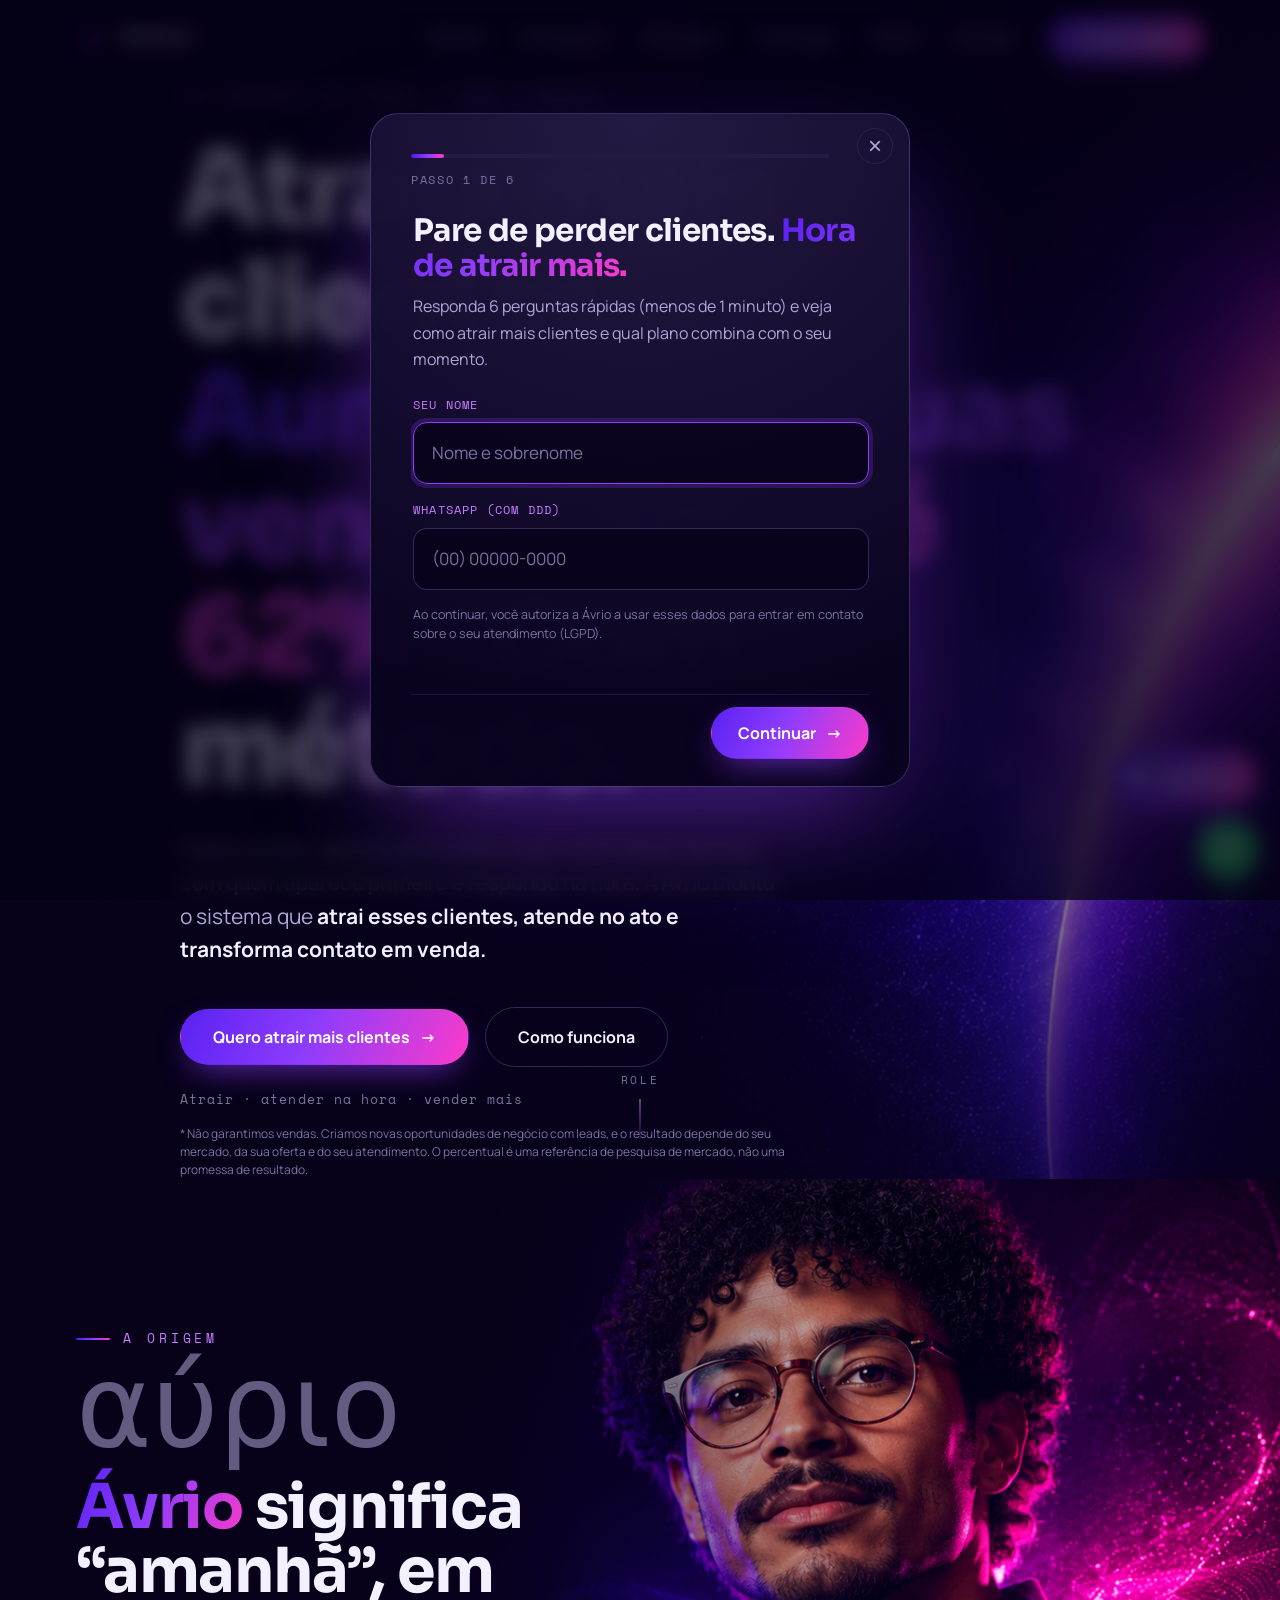
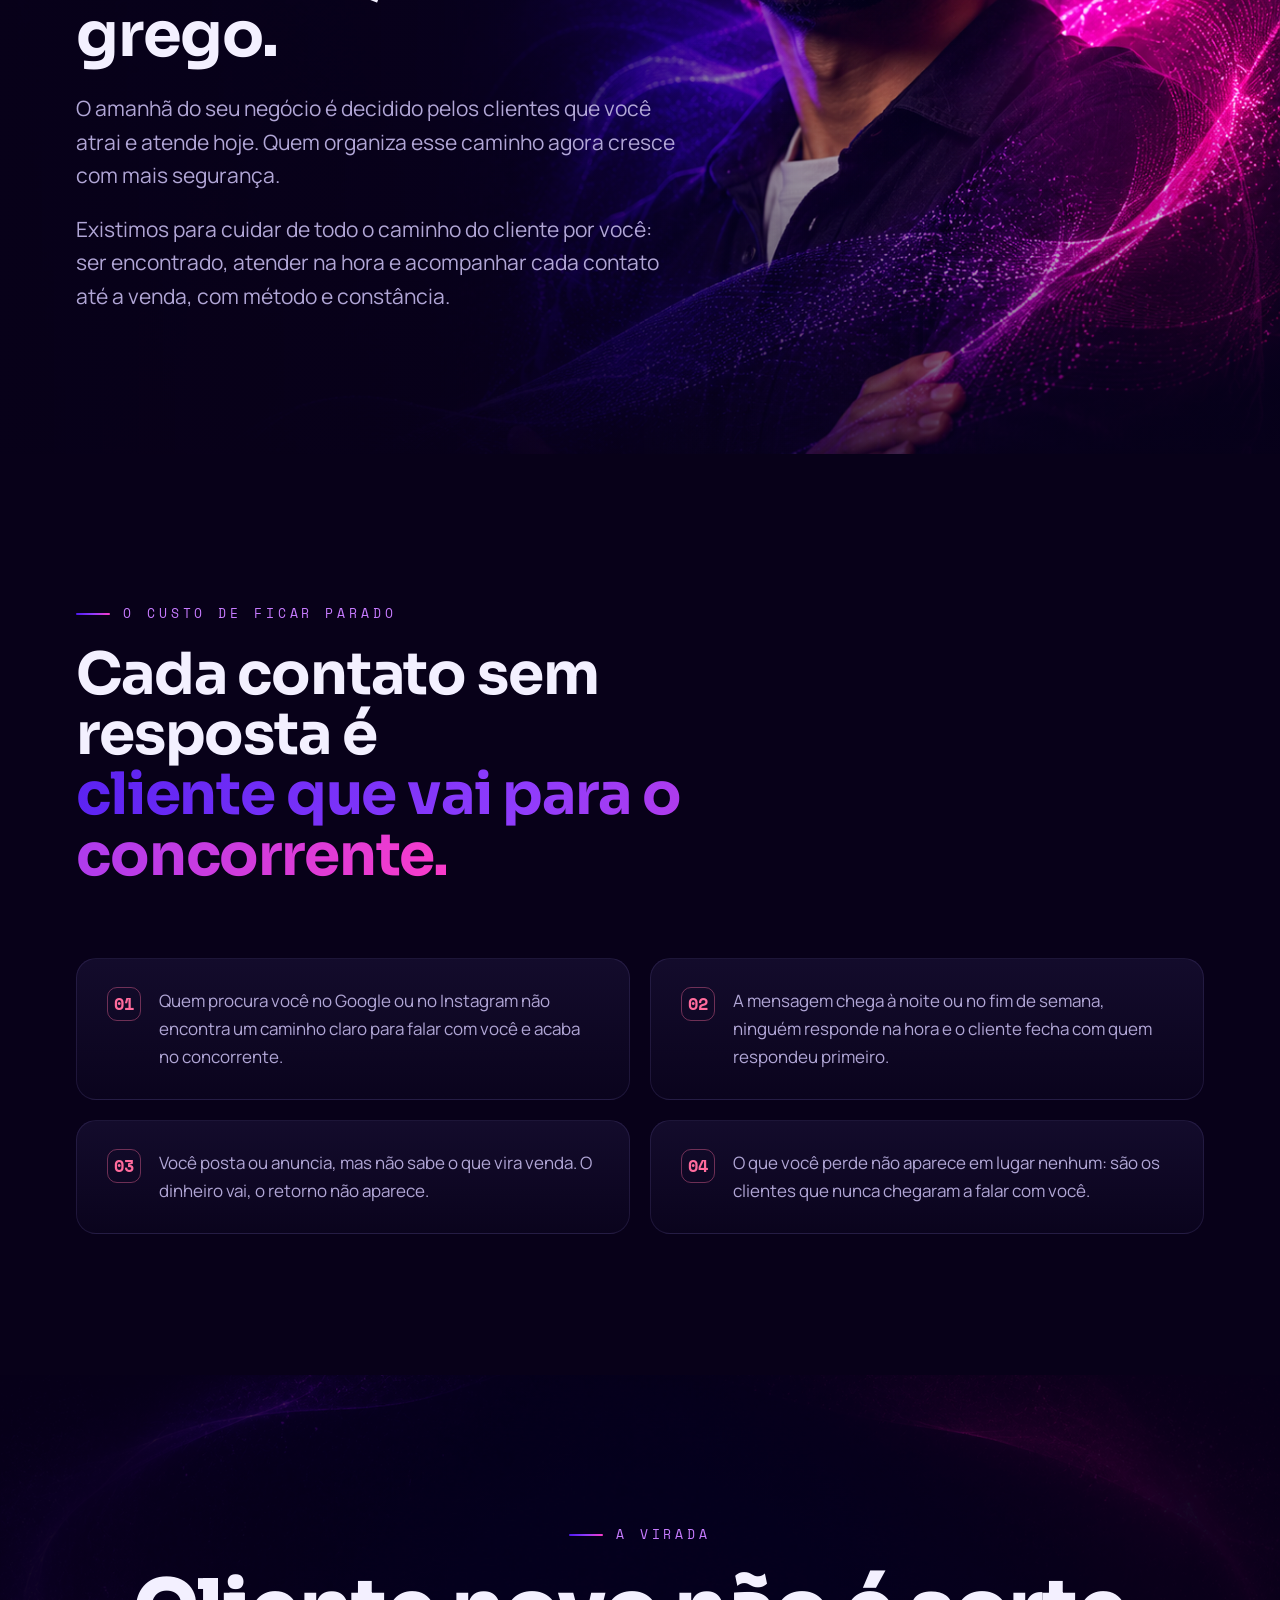
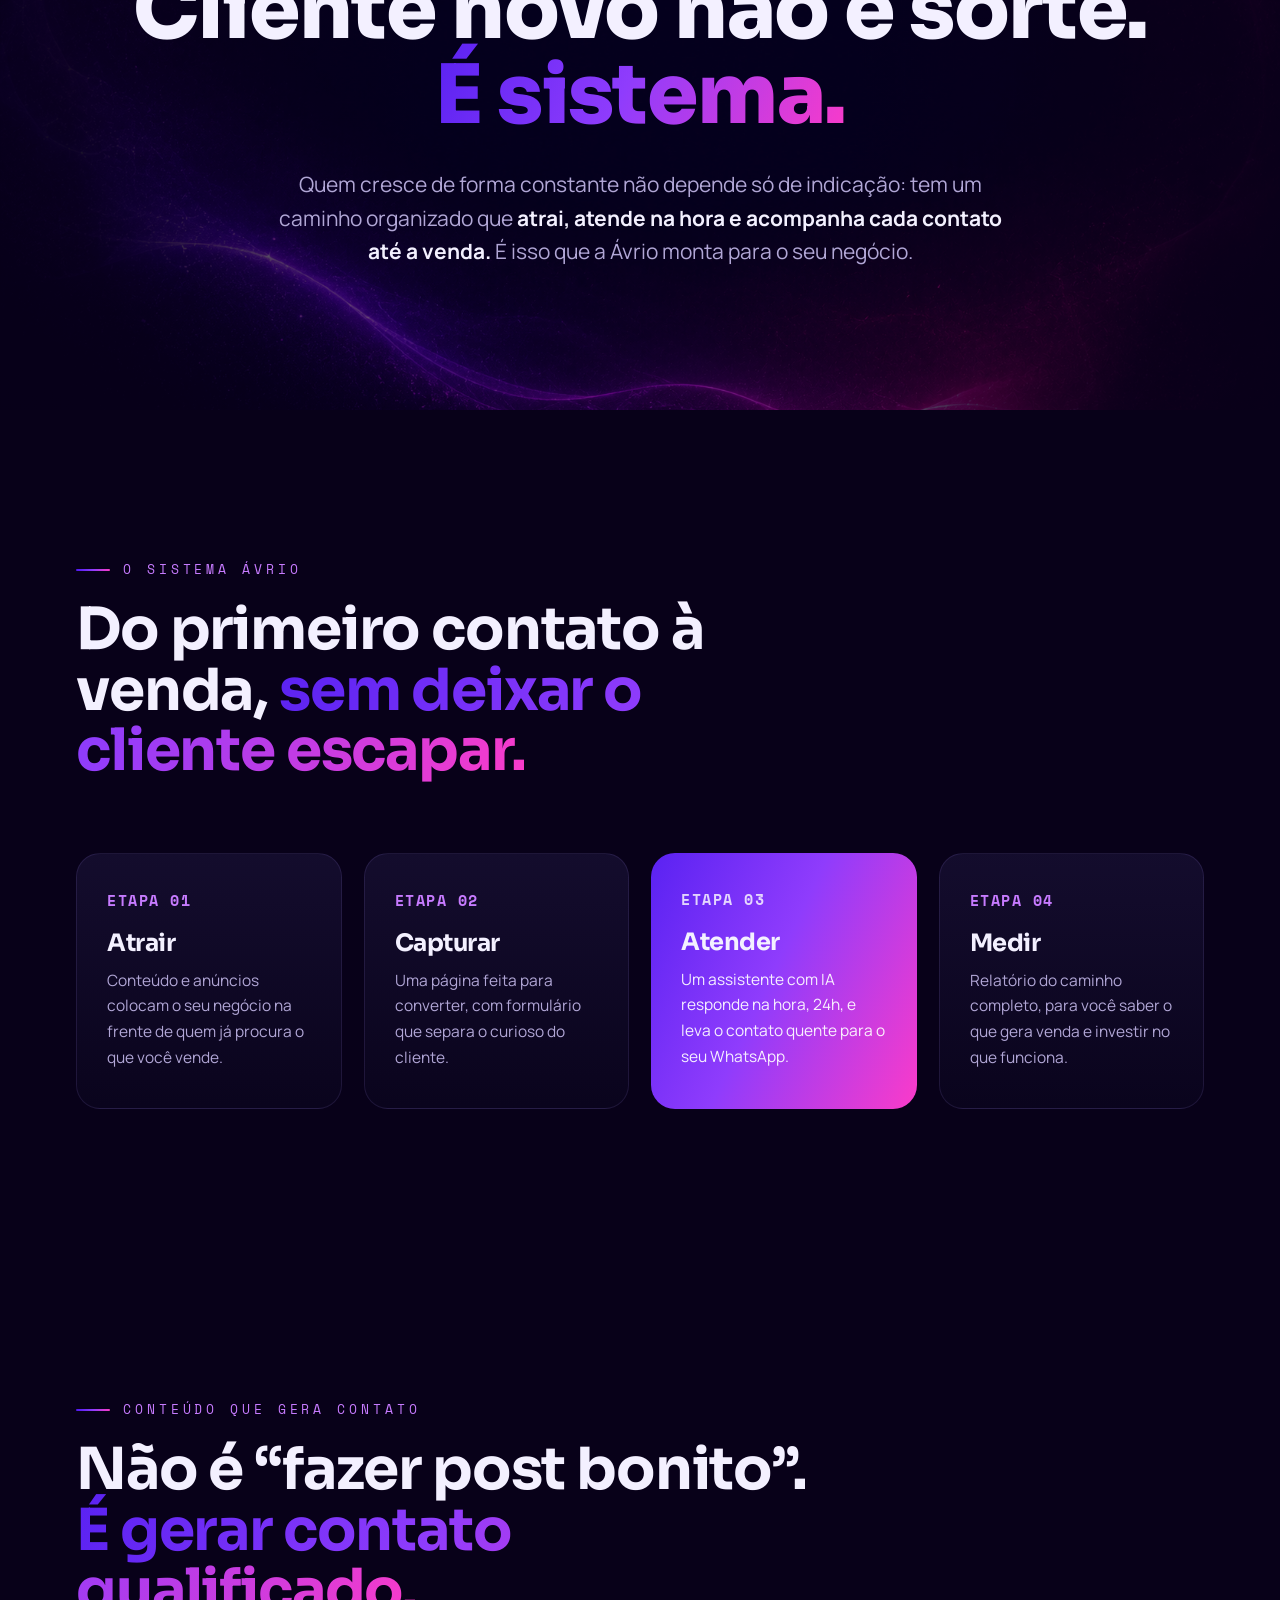
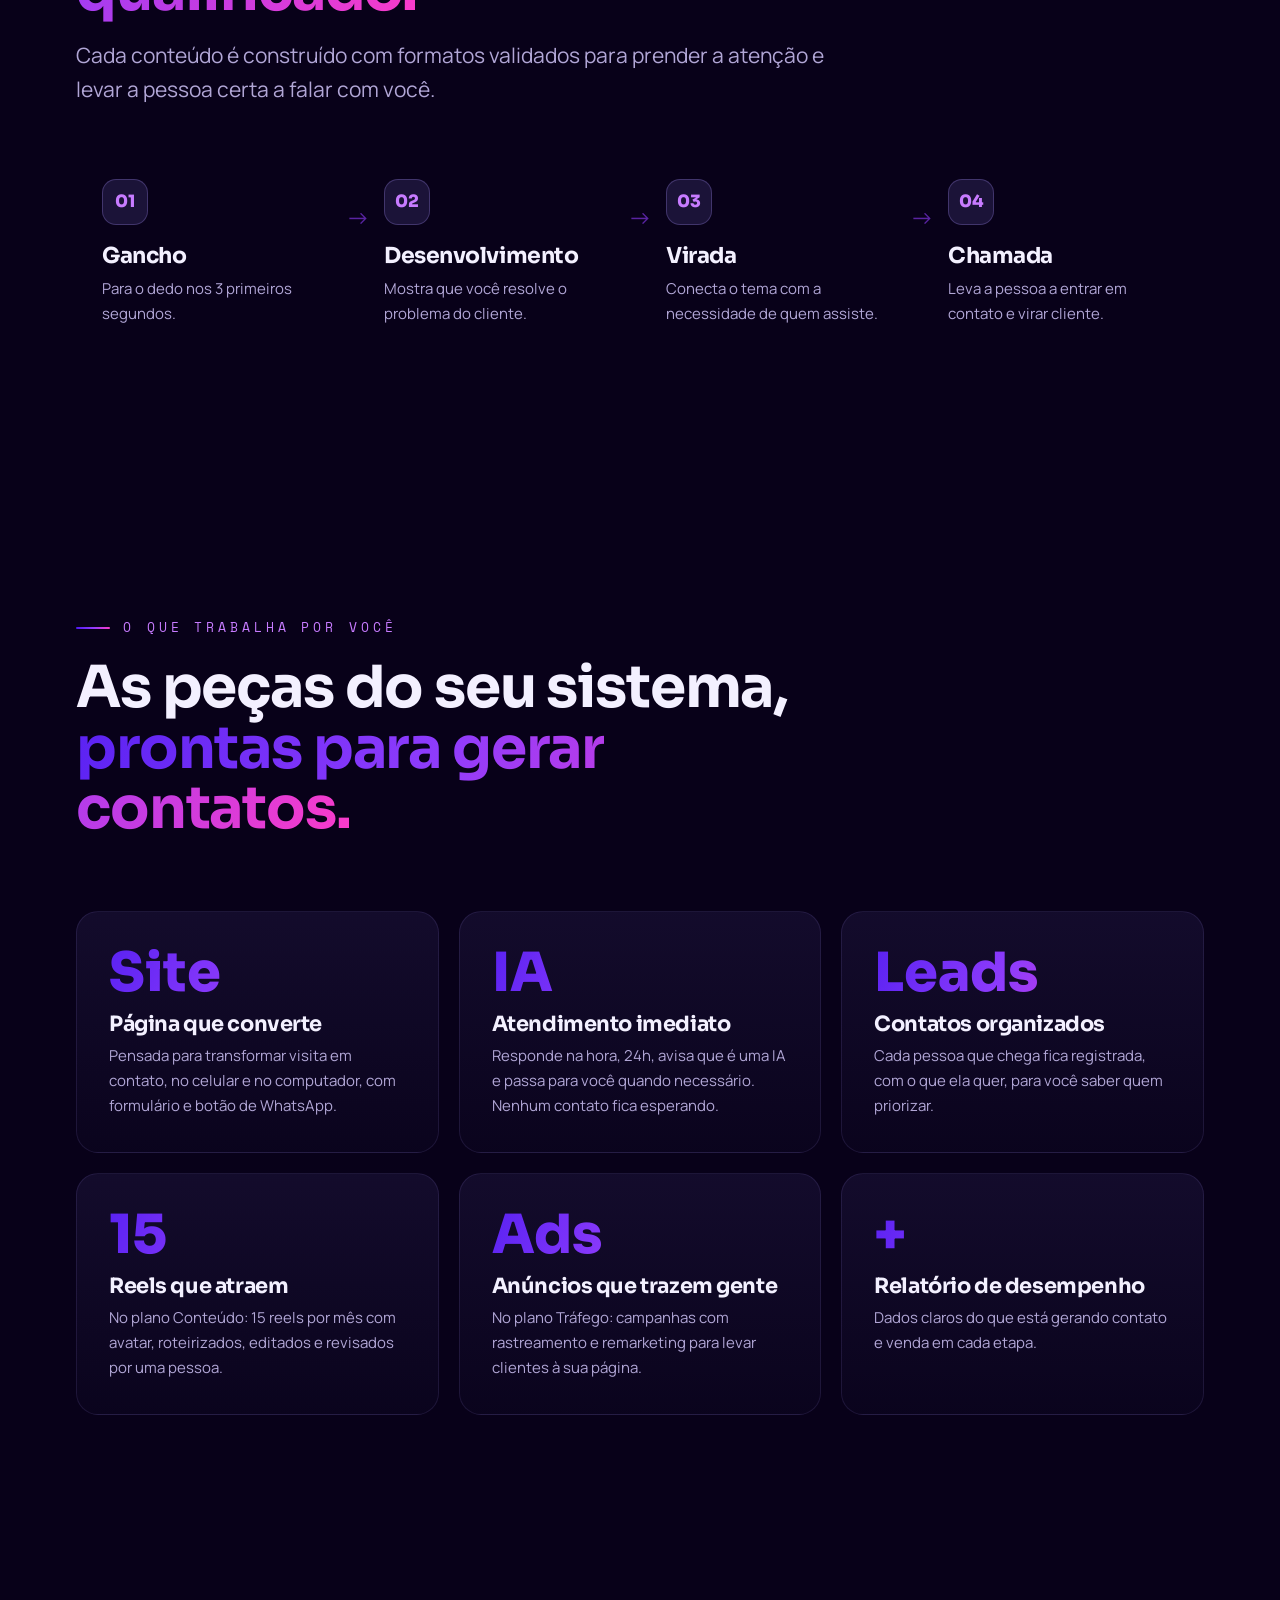
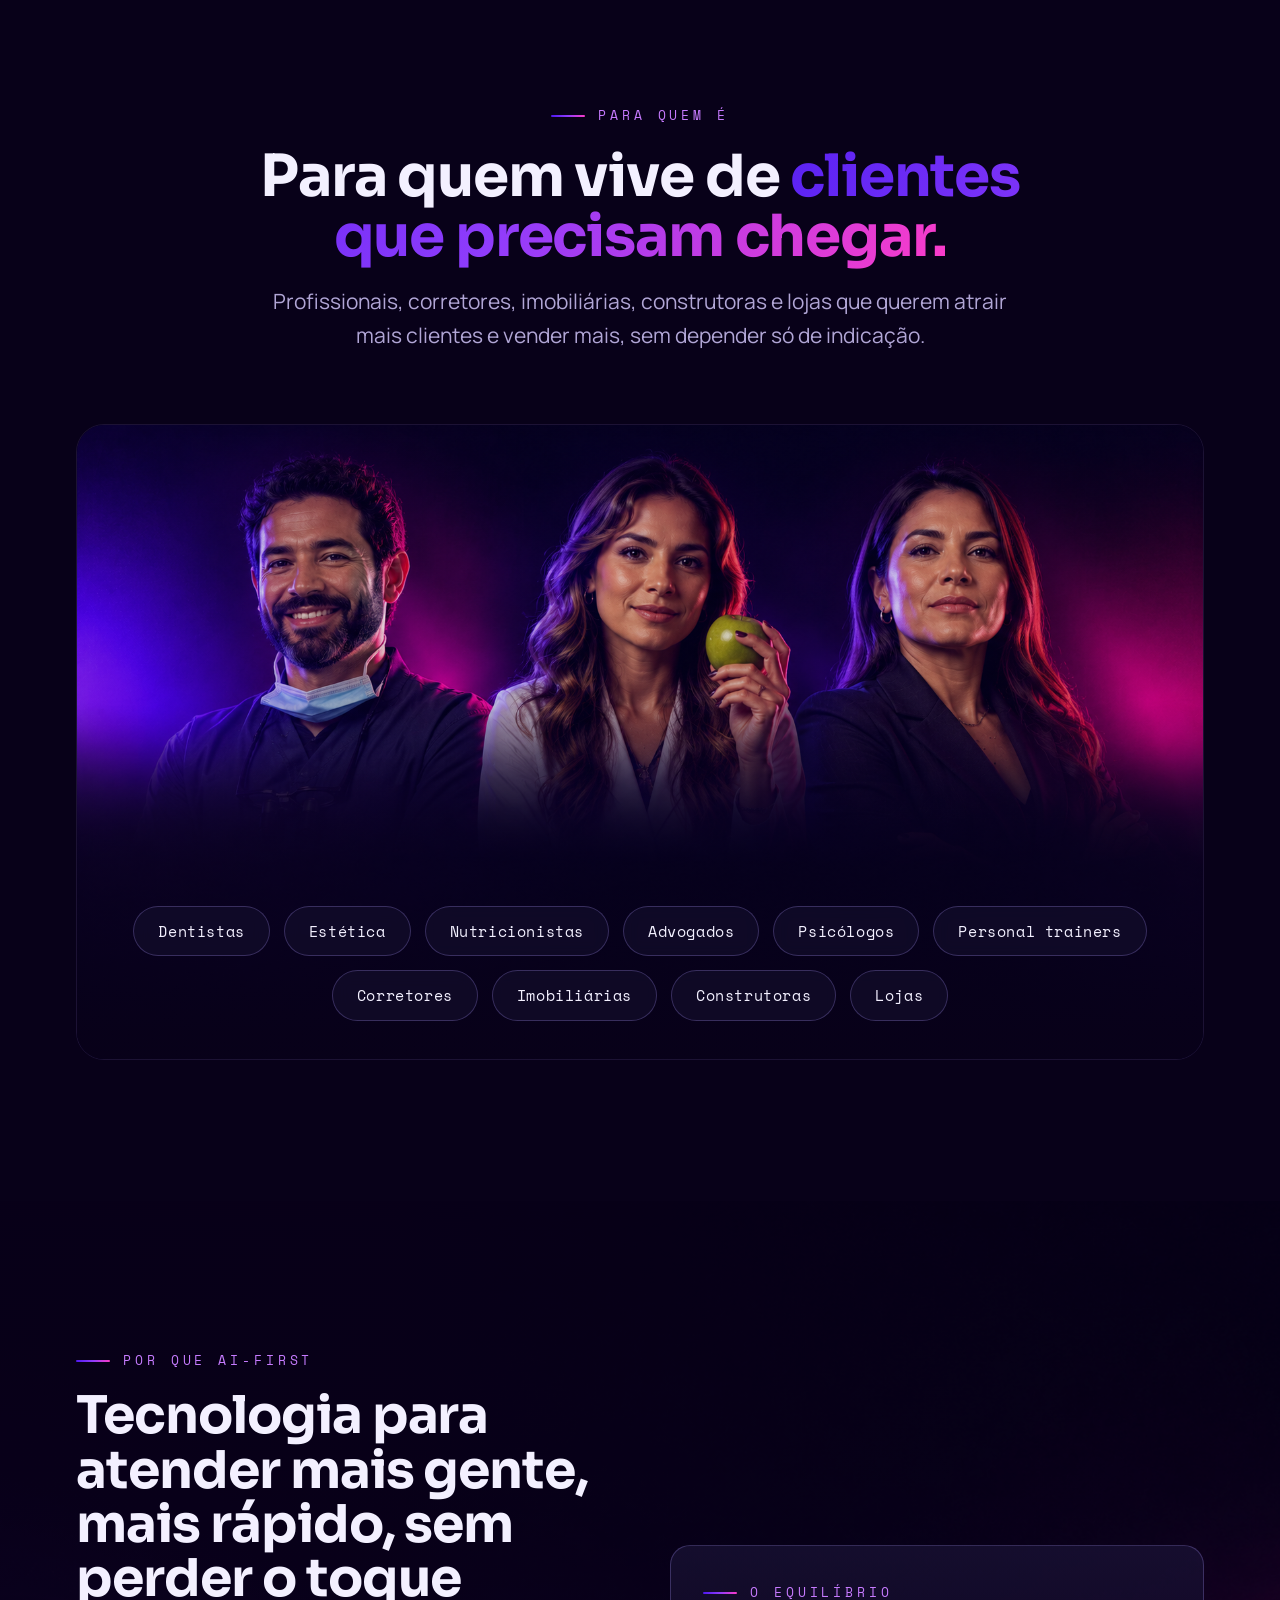
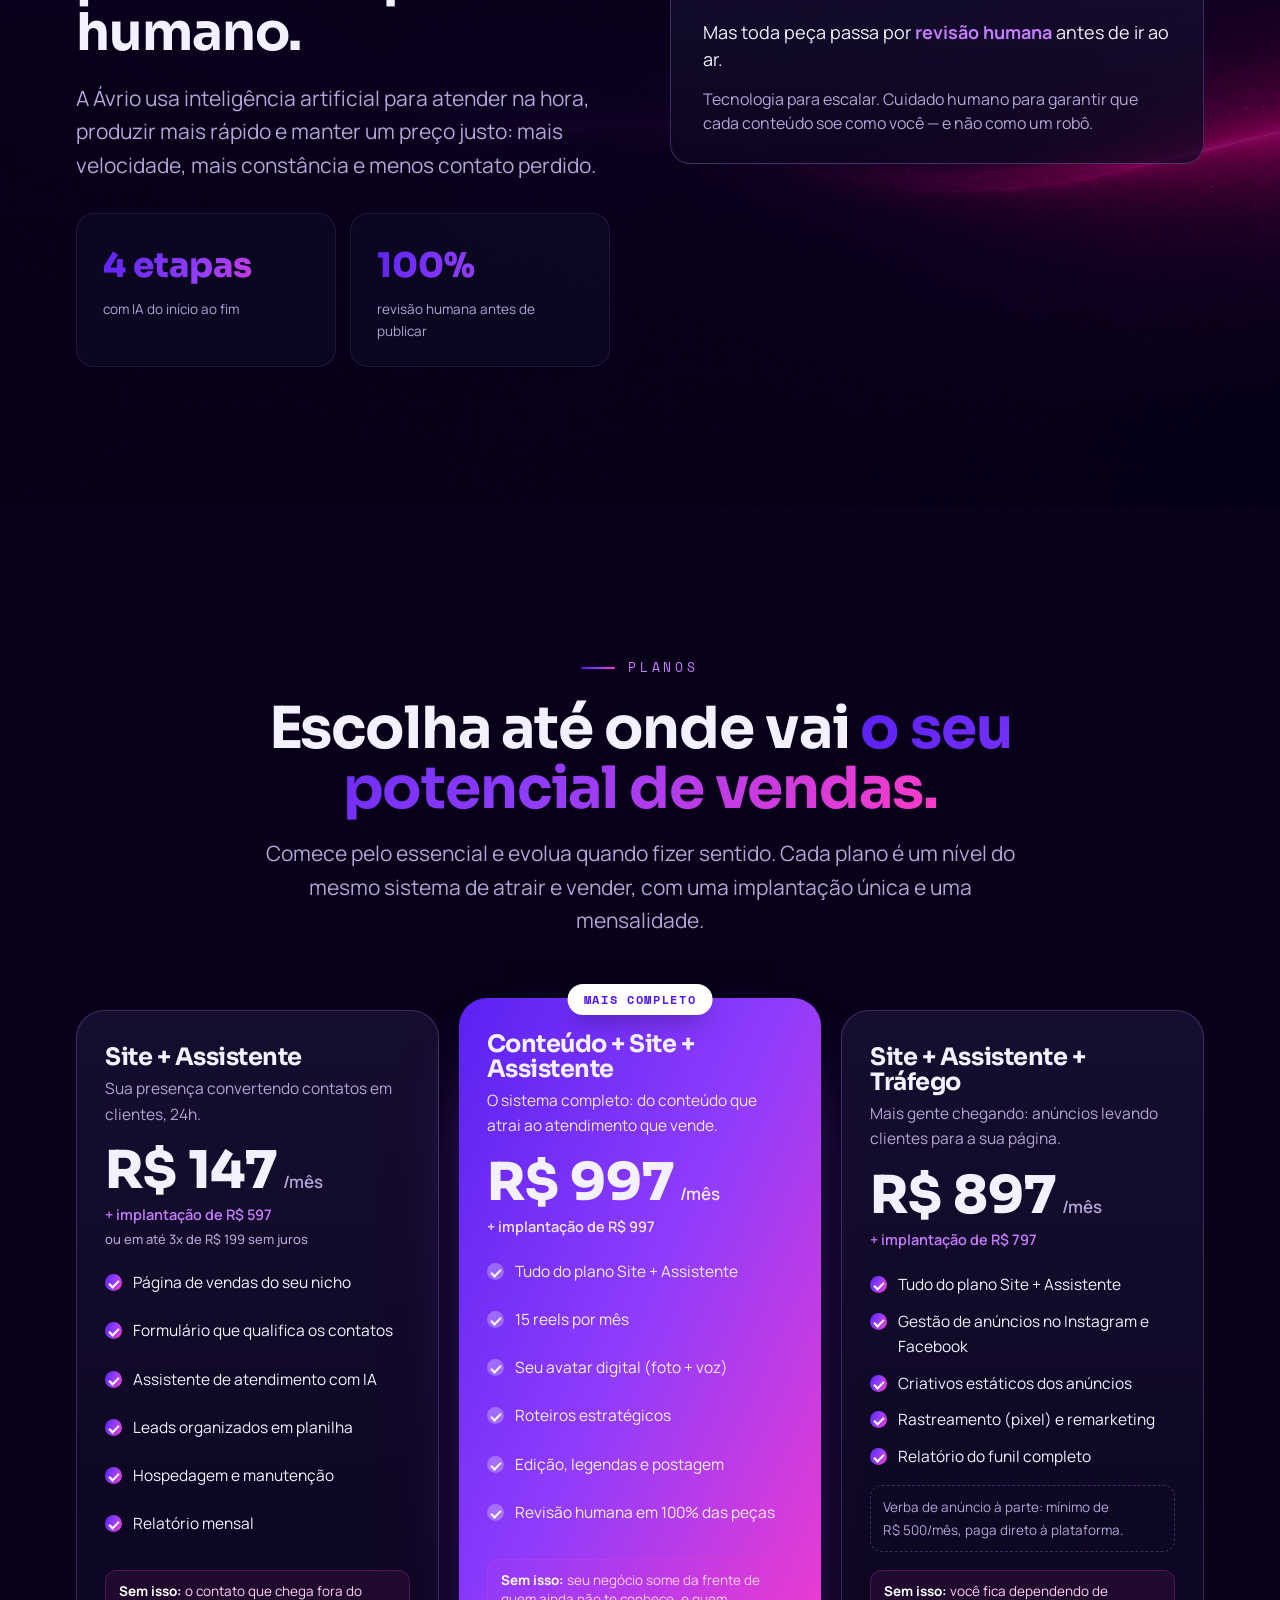
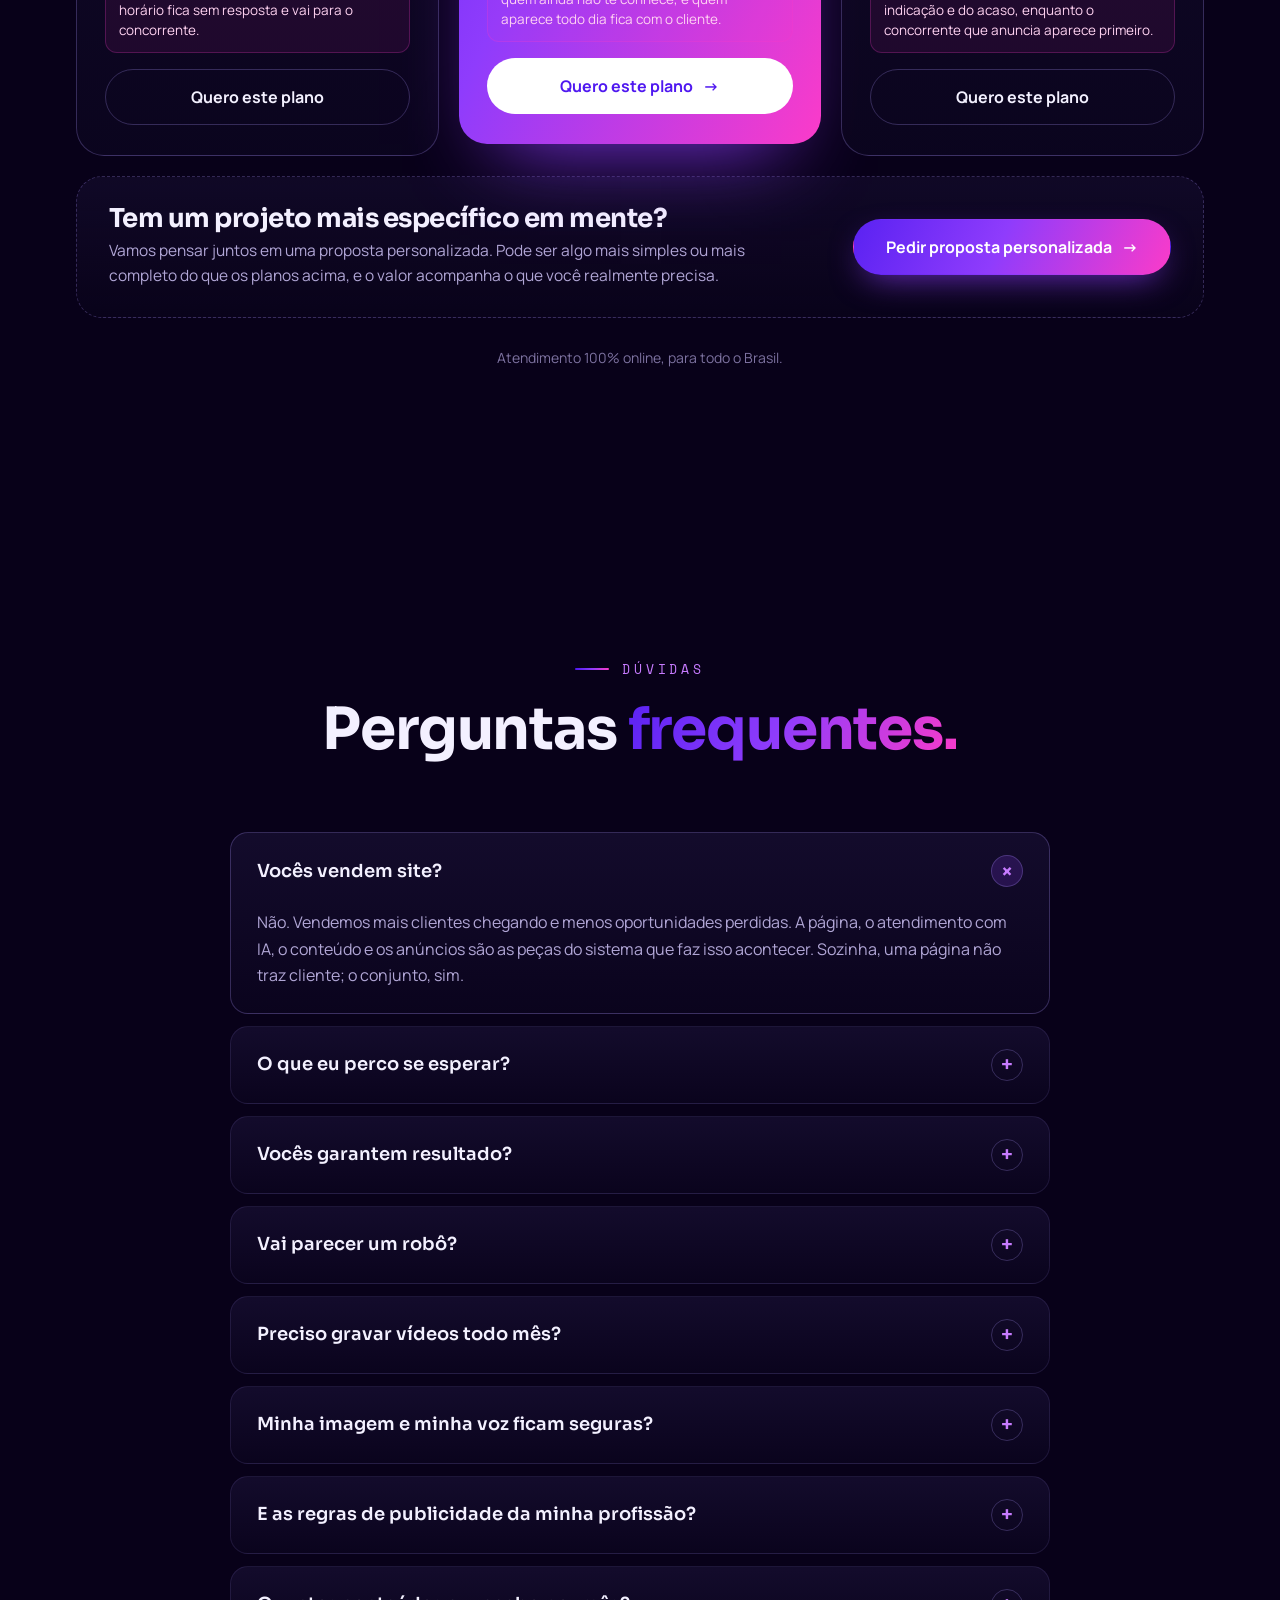
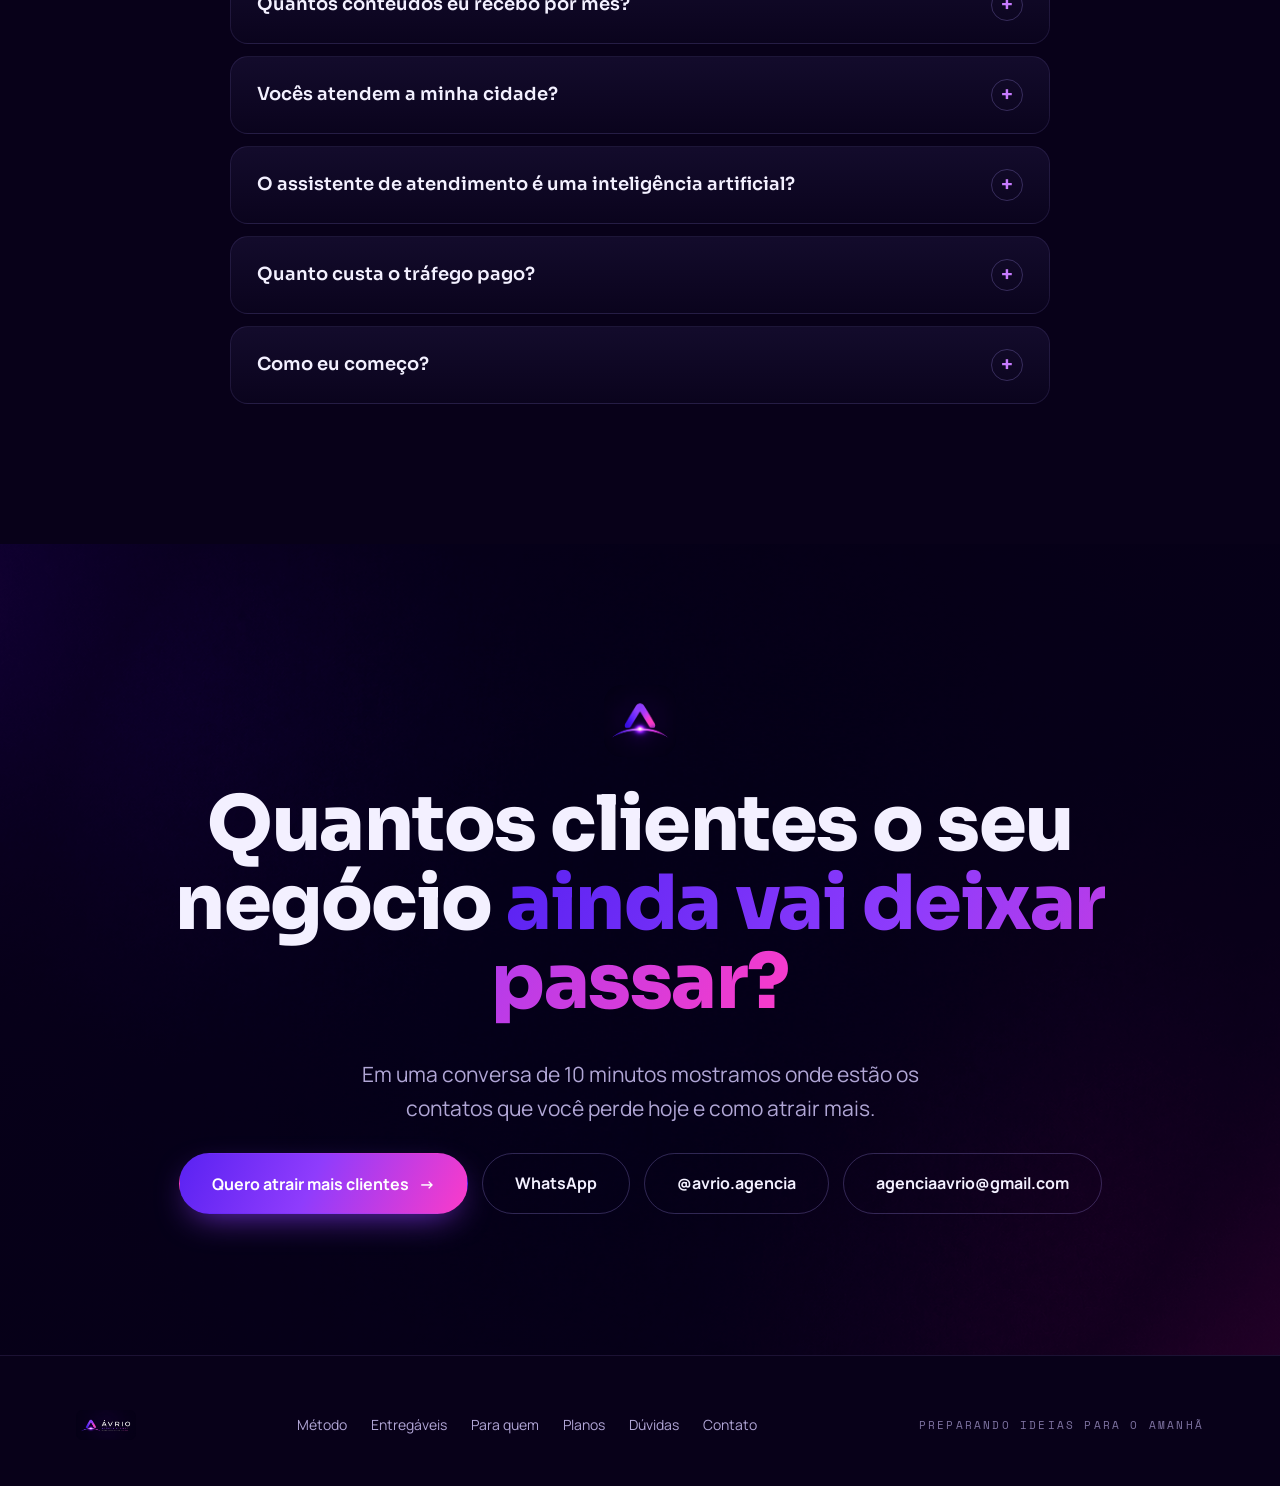
==== commit 998221aa: "Hero: aumente as suas vendas em até 62%* com aviso de que não há garantia Co-Authored-By: Claude Son" ====
--- a/index.html
+++ b/index.html
@@ -3,14 +3,14 @@
 <head>
 <meta charset="UTF-8">
 <meta name="viewport" content="width=device-width, initial-scale=1.0">
-<title>Agência Ávrio — Atraia mais clientes e perca menos vendas</title>
+<title>Agência Ávrio — Atraia mais clientes e aumente as suas vendas</title>
 <meta name="description" content="A Ávrio monta o sistema que atrai clientes, atende na hora e transforma contato em venda: página que converte, atendimento com IA 24h, conteúdo e anúncios. Para profissionais, corretores, imobiliárias, construtoras e lojas.">
 <link rel="icon" href="assets/avrio-icon.png">
 <link rel="preconnect" href="https://fonts.googleapis.com">
 <link rel="preconnect" href="https://fonts.gstatic.com" crossorigin>
 <link href="https://fonts.googleapis.com/css2?family=Sora:wght@300;400;500;600;700;800&family=Manrope:wght@400;500;600;700;800&family=Space+Mono:wght@400;700&display=swap" rel="stylesheet">
 <link rel="stylesheet" href="site.css?v=20261026a">
-<link rel="stylesheet" href="lead.css?v=20261026a">
+<link rel="stylesheet" href="lead.css?v=20261026b">
 <link rel="stylesheet" href="agente.css?v=20261026a">
 <!-- Configuração do formulário: preencha SHEETS_URL (Apps Script) e PIXEL_ID (Meta) quando tiver. -->
 <script>
@@ -51,8 +51,8 @@
       <span class="eyebrow reveal in">Agência AI-First · Todo o Brasil</span>
       <h1>
         <span class="reveal in">Atraia mais clientes.</span>
-        <span class="grad reveal in d1">Perca menos vendas.</span>
-        <span class="reveal in d2">Venda com método.</span>
+        <span class="grad reveal in d1">Aumente as suas vendas em até 62%*</span>
+        <span class="reveal in d2">Com método.</span>
       </h1>
       <p class="lead reveal in d3">Todos os dias, pessoas procuram o que você vende e fecham com quem aparece primeiro e responde na hora. A Ávrio monta o sistema que <strong style="color:var(--text)">atrai esses clientes, atende no ato e transforma contato em venda.</strong></p>
       <div class="hero-actions reveal in d4">
@@ -60,6 +60,7 @@
         <a href="#metodo" class="btn btn-ghost">Como funciona</a>
       </div>
       <p class="hero-note reveal in d4">Atrair · atender na hora · vender mais</p>
+      <p class="hero-fine reveal in d4">* Não garantimos vendas. Criamos novas oportunidades de negócio com leads, e o resultado depende do seu mercado, da sua oferta e do seu atendimento. O percentual é uma referência de pesquisa de mercado, não uma promessa de resultado.</p>
     </div>
   </div>
   <div class="scroll-cue"><span>Role</span><span class="line"></span></div>
--- a/lead.css
+++ b/lead.css
@@ -202,3 +202,5 @@
 
 .plan .why{margin:0 0 16px;padding:11px 13px;border-radius:12px;background:rgba(251,59,201,.08);border:1px solid rgba(251,59,201,.24);color:#ffd2f1;font-size:13.5px;line-height:1.45}
 .plan .why b{color:#fff}
+
+.hero-fine{max-width:620px;margin-top:14px;font-size:12px;line-height:1.5;color:var(--dim,#7d72a0)}
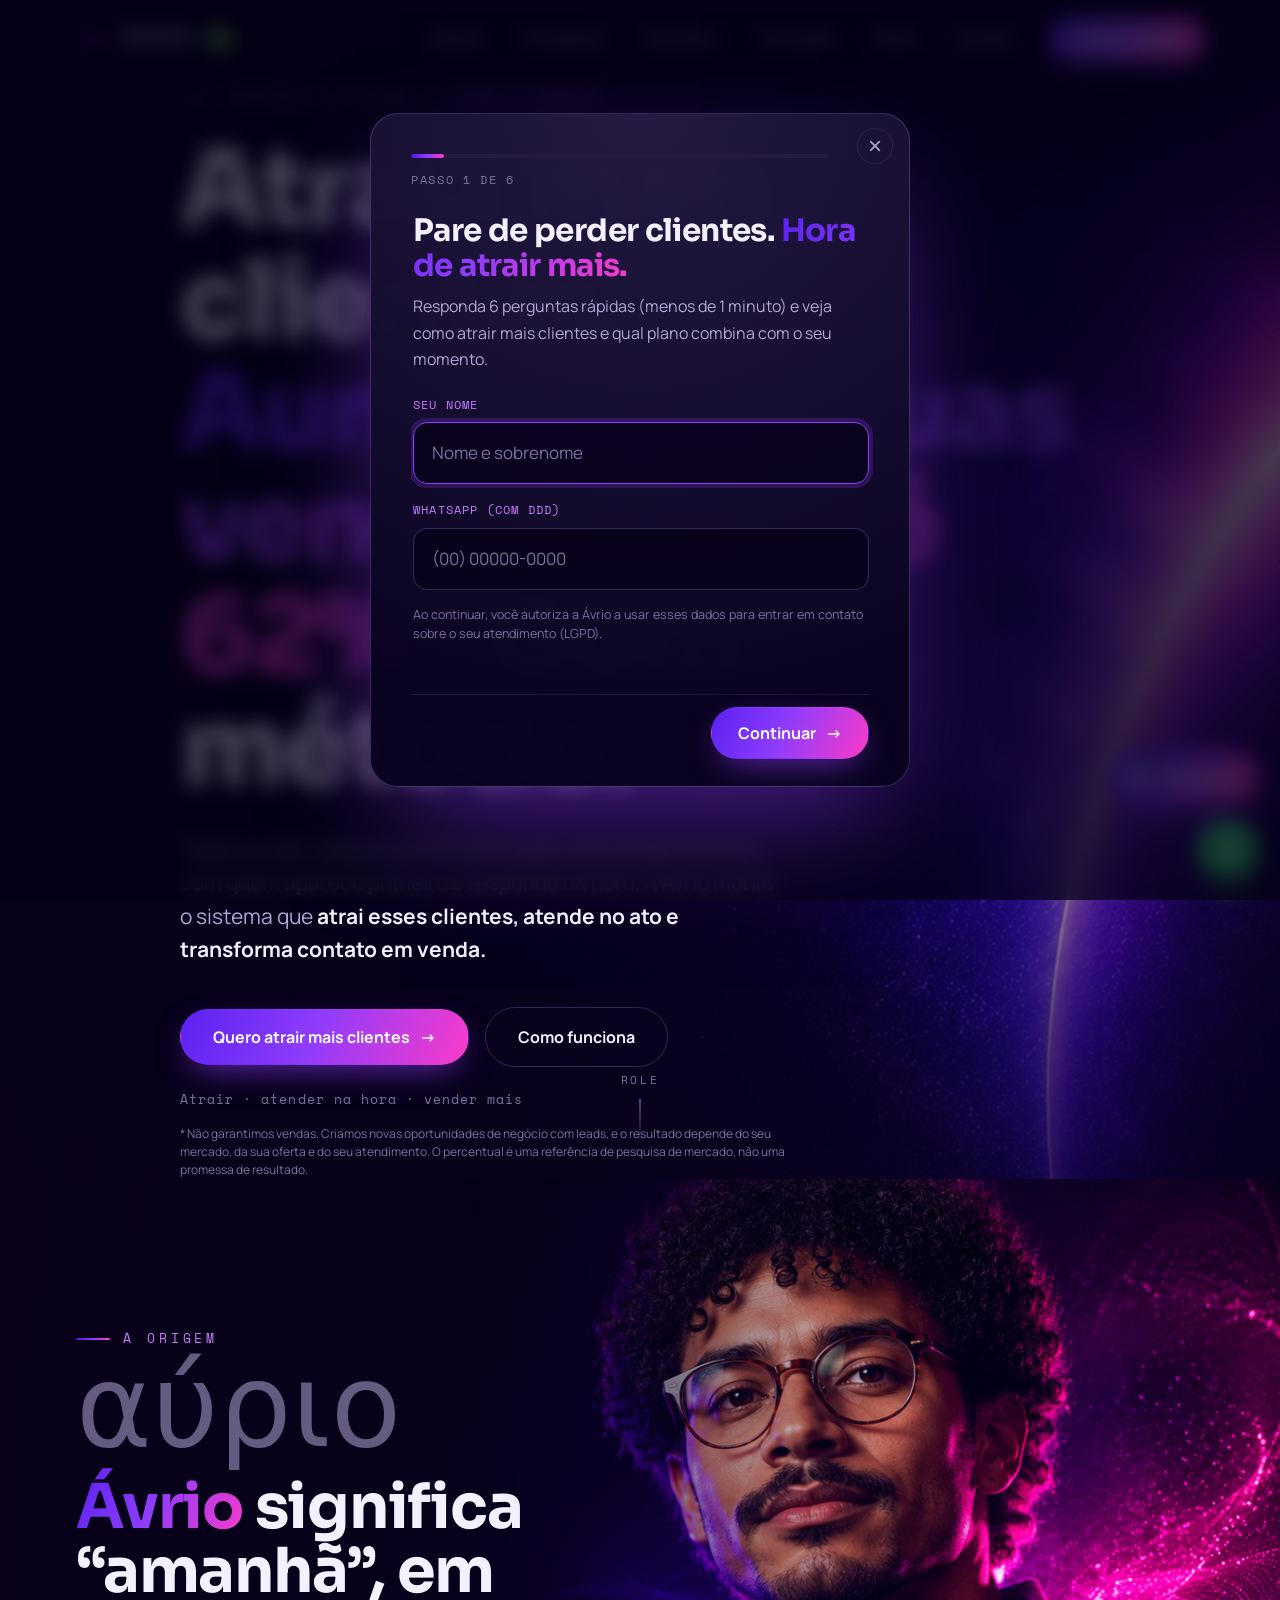
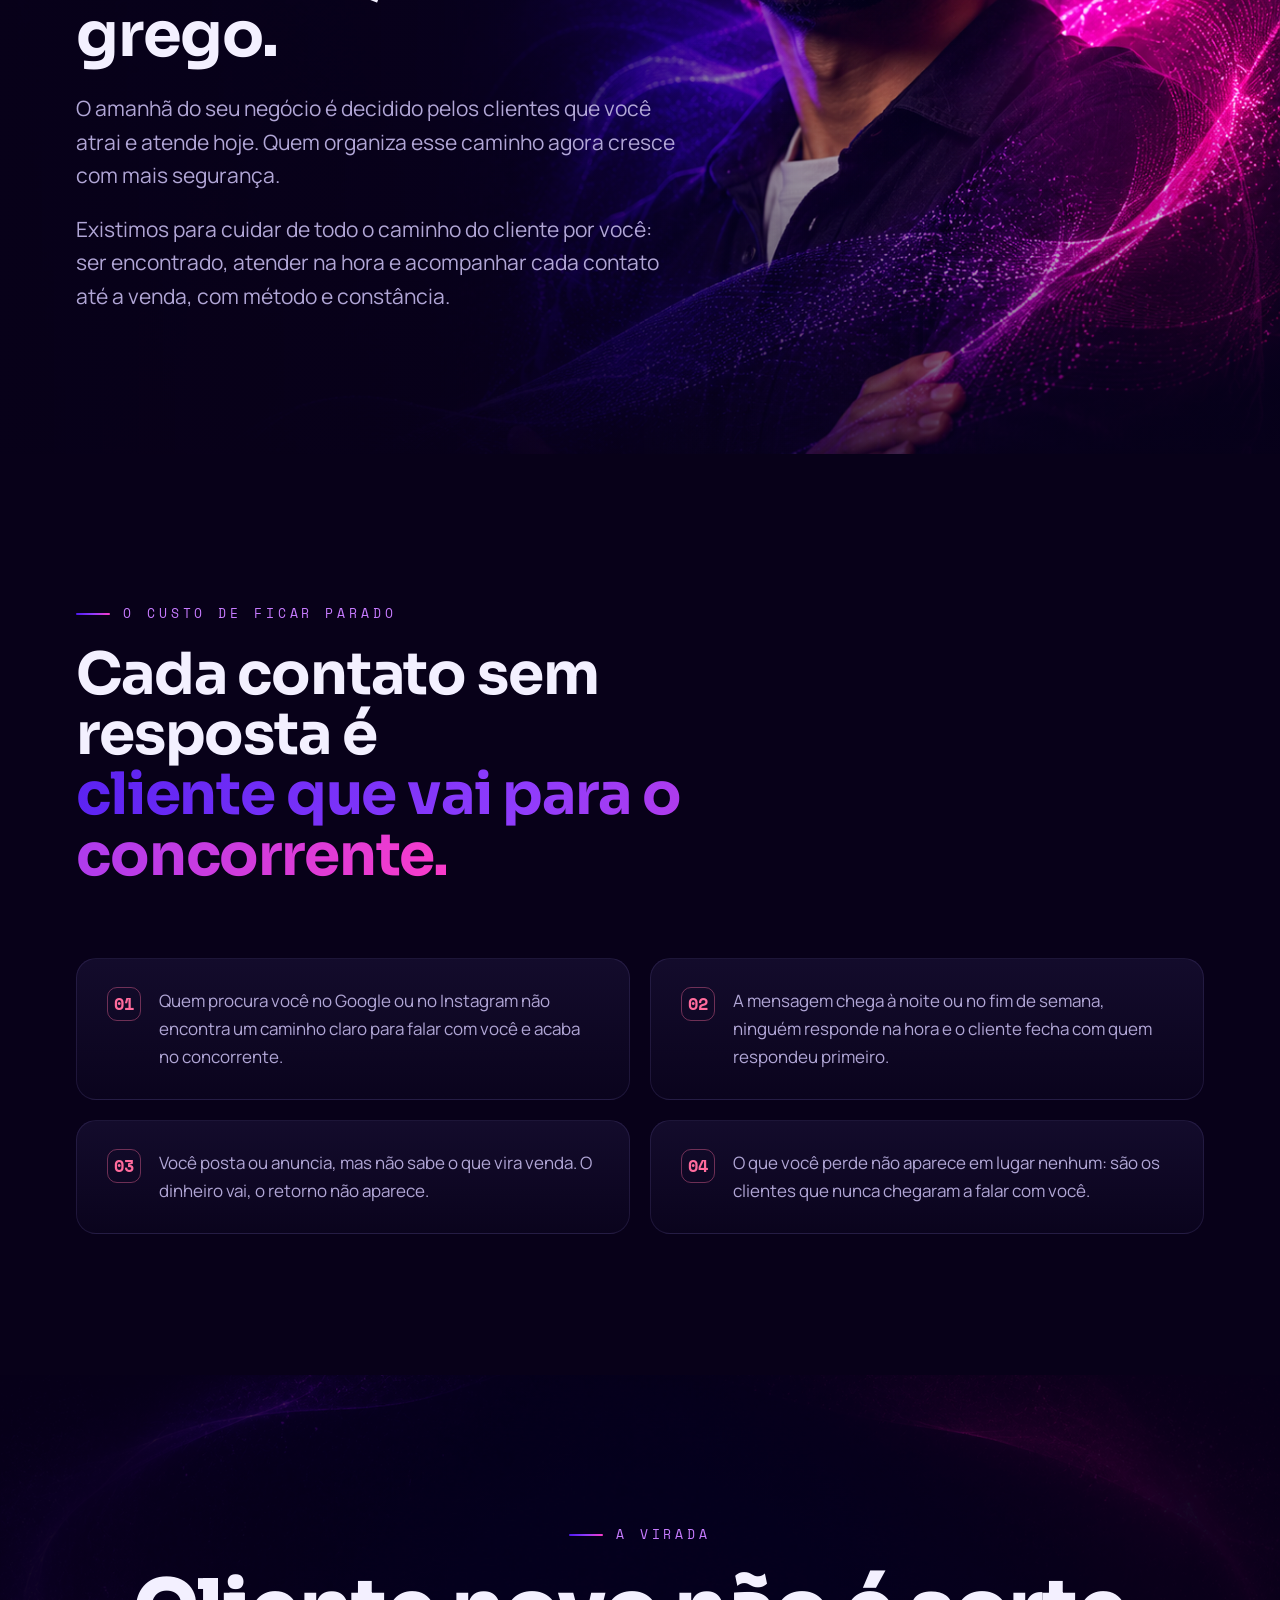
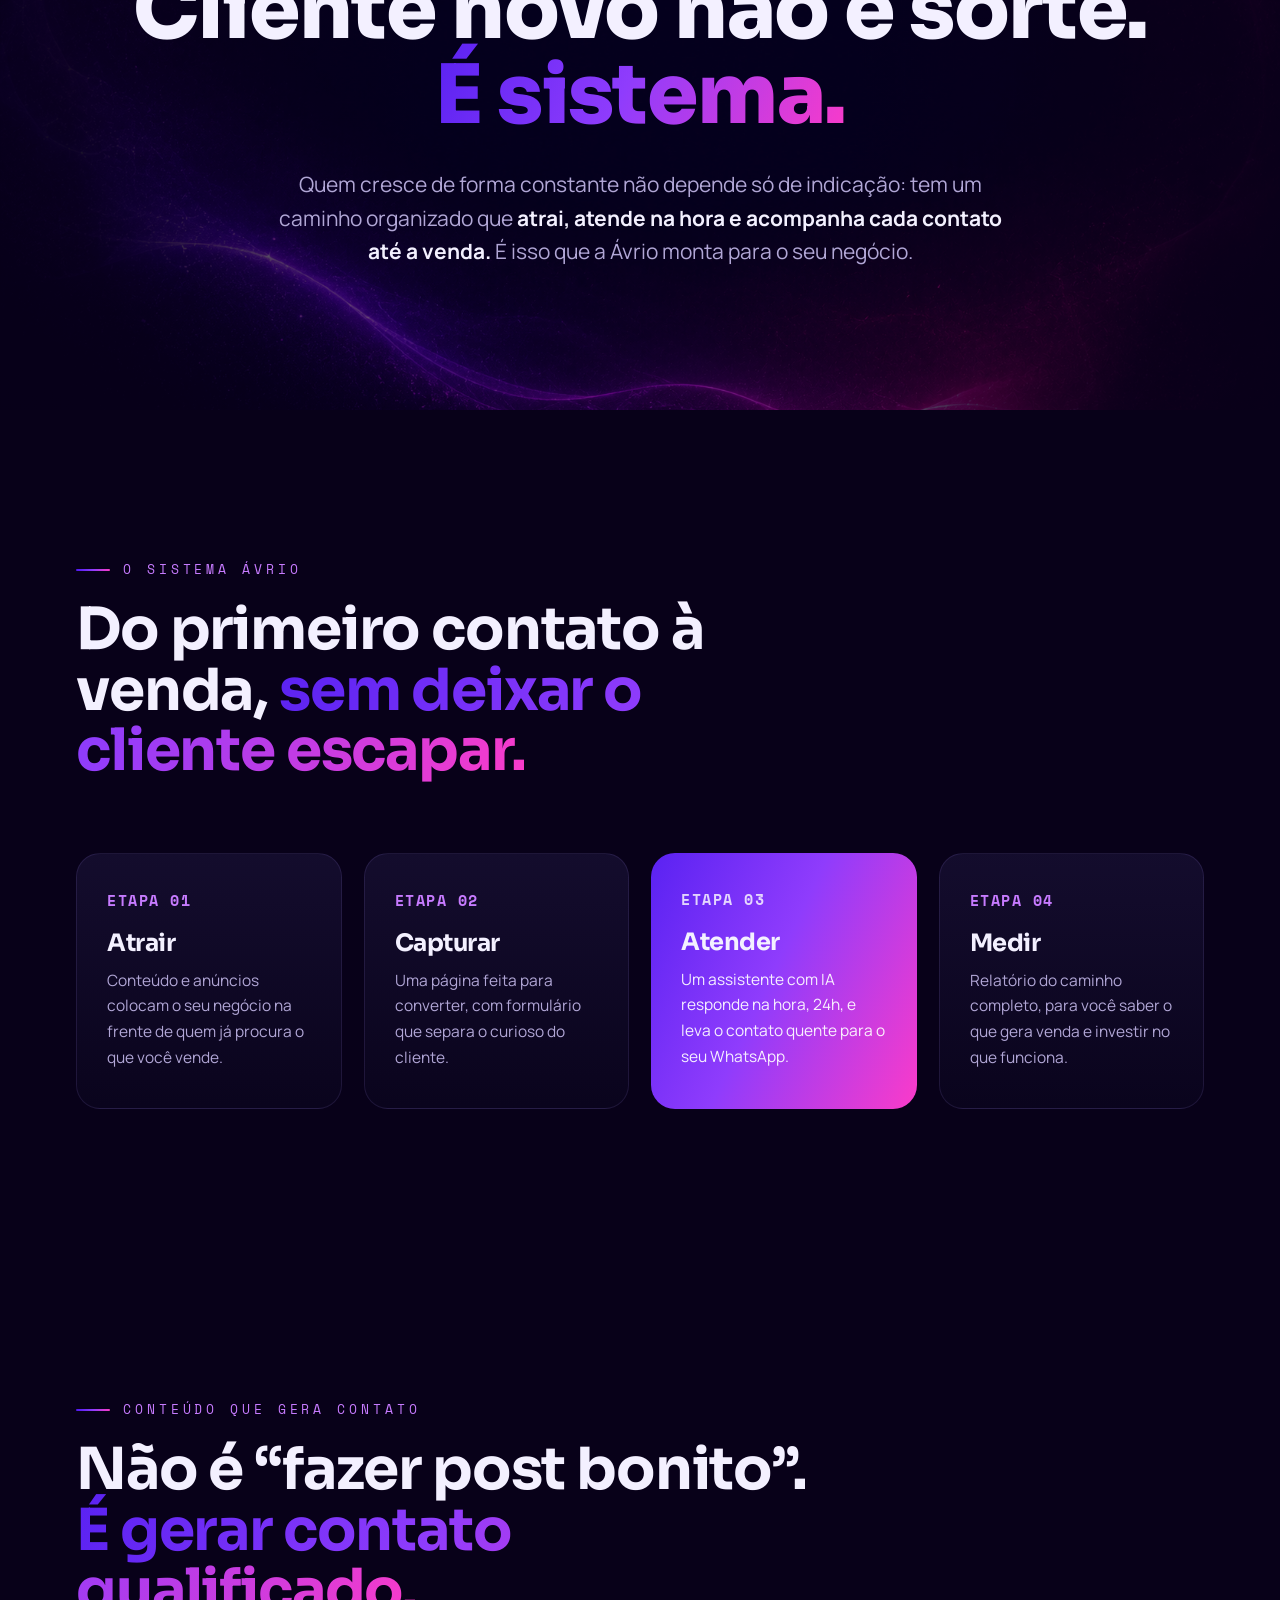
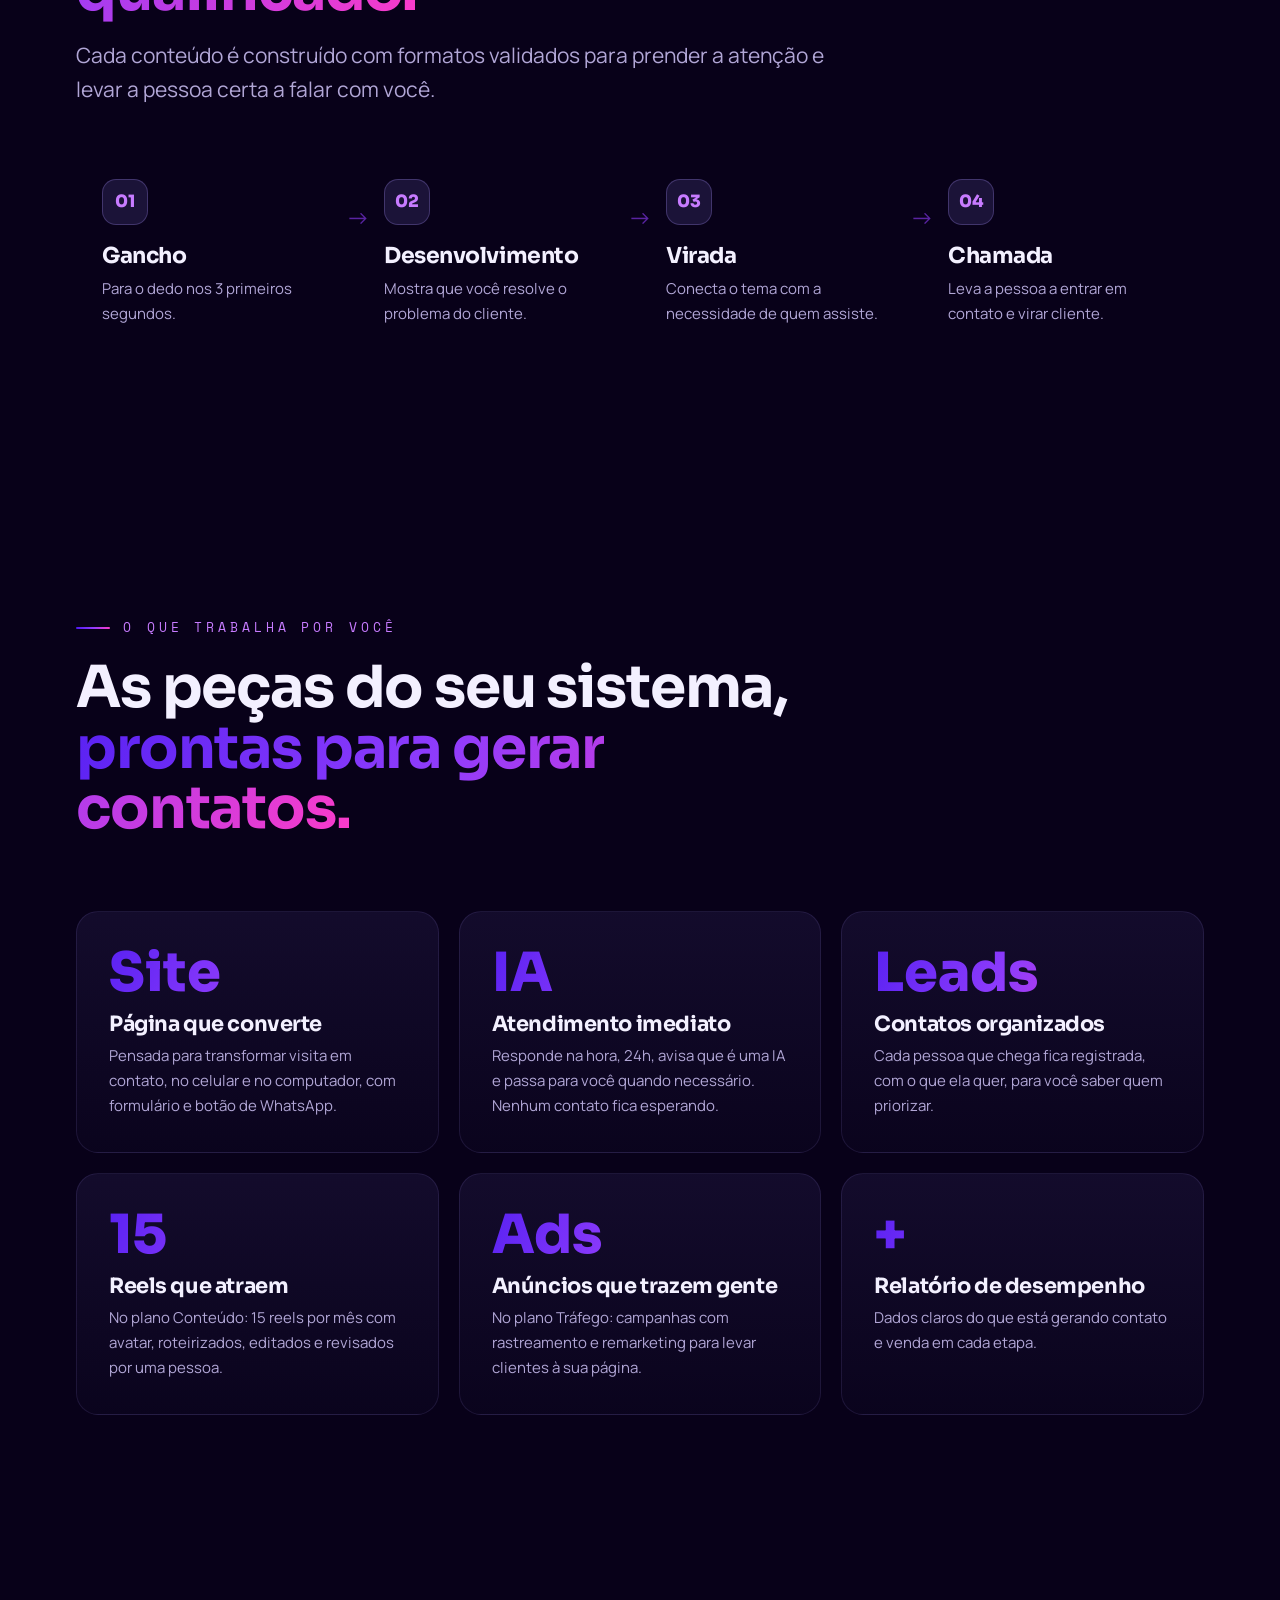
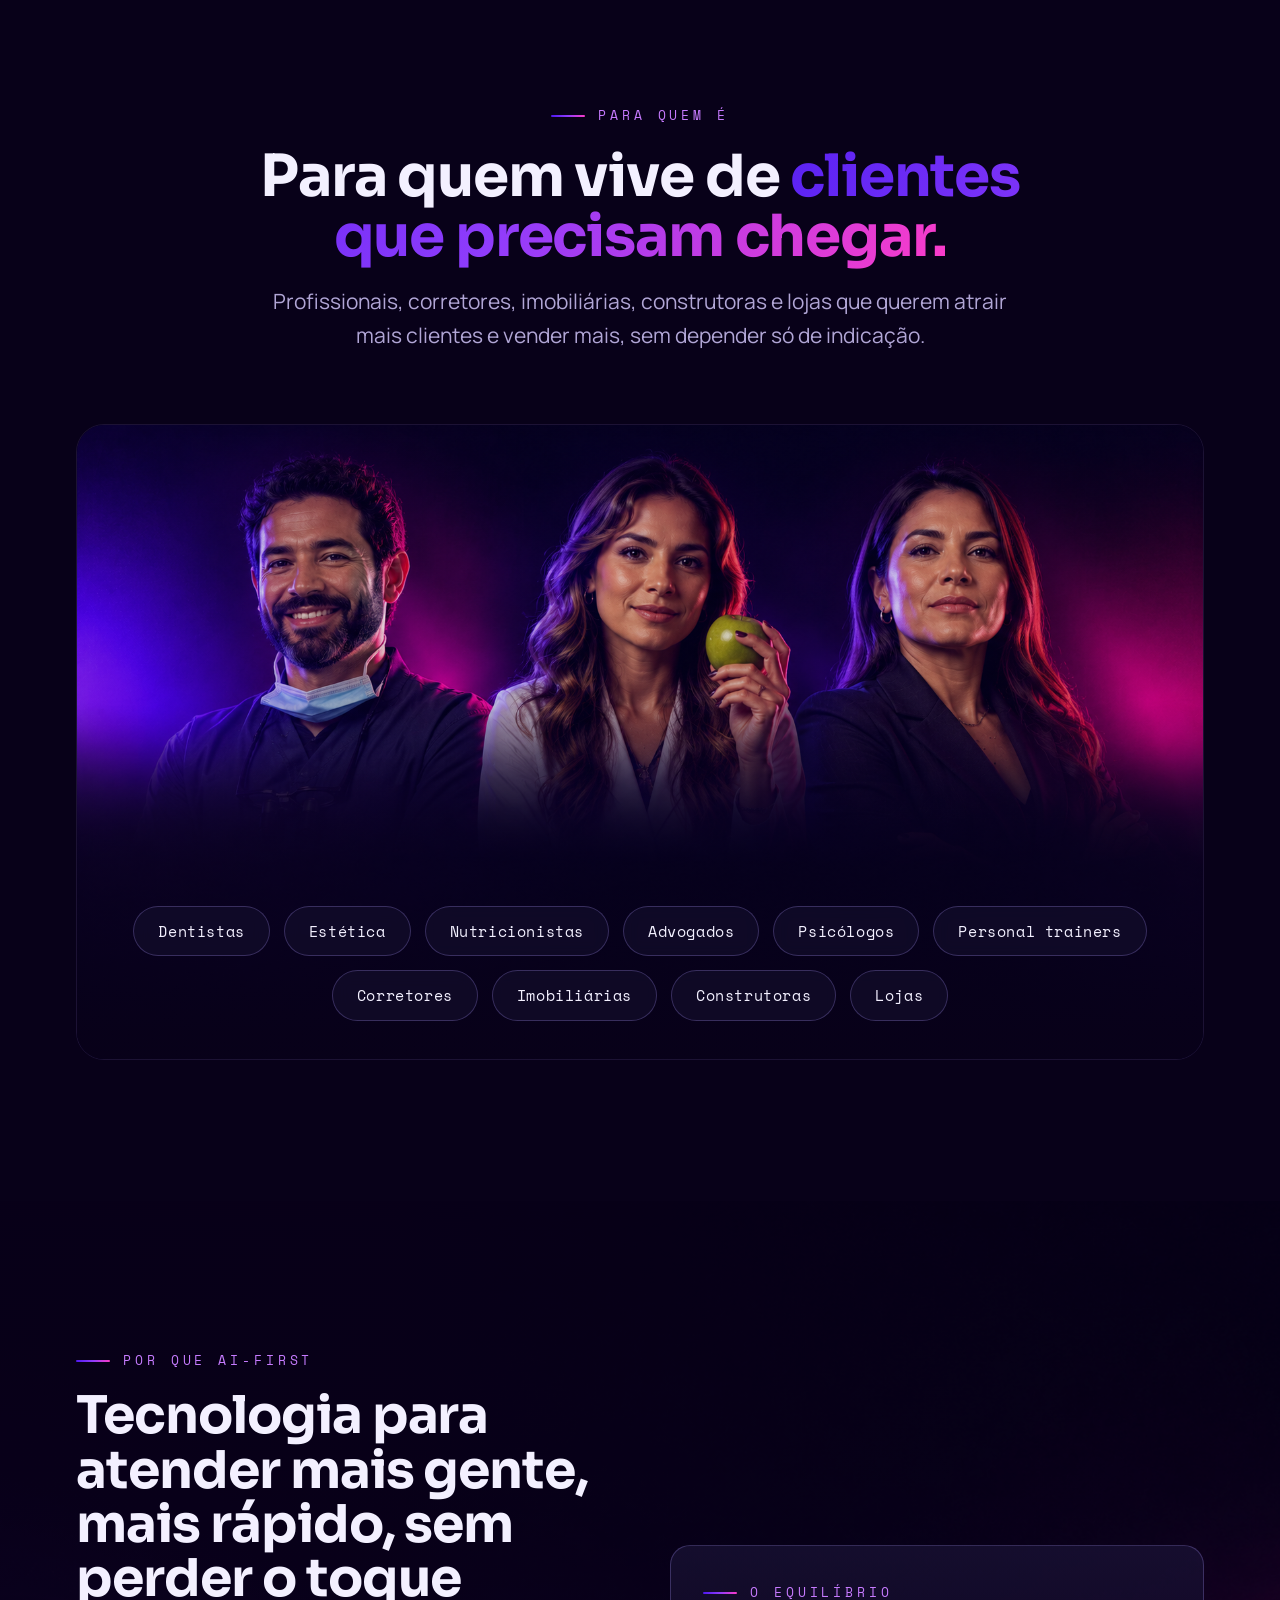
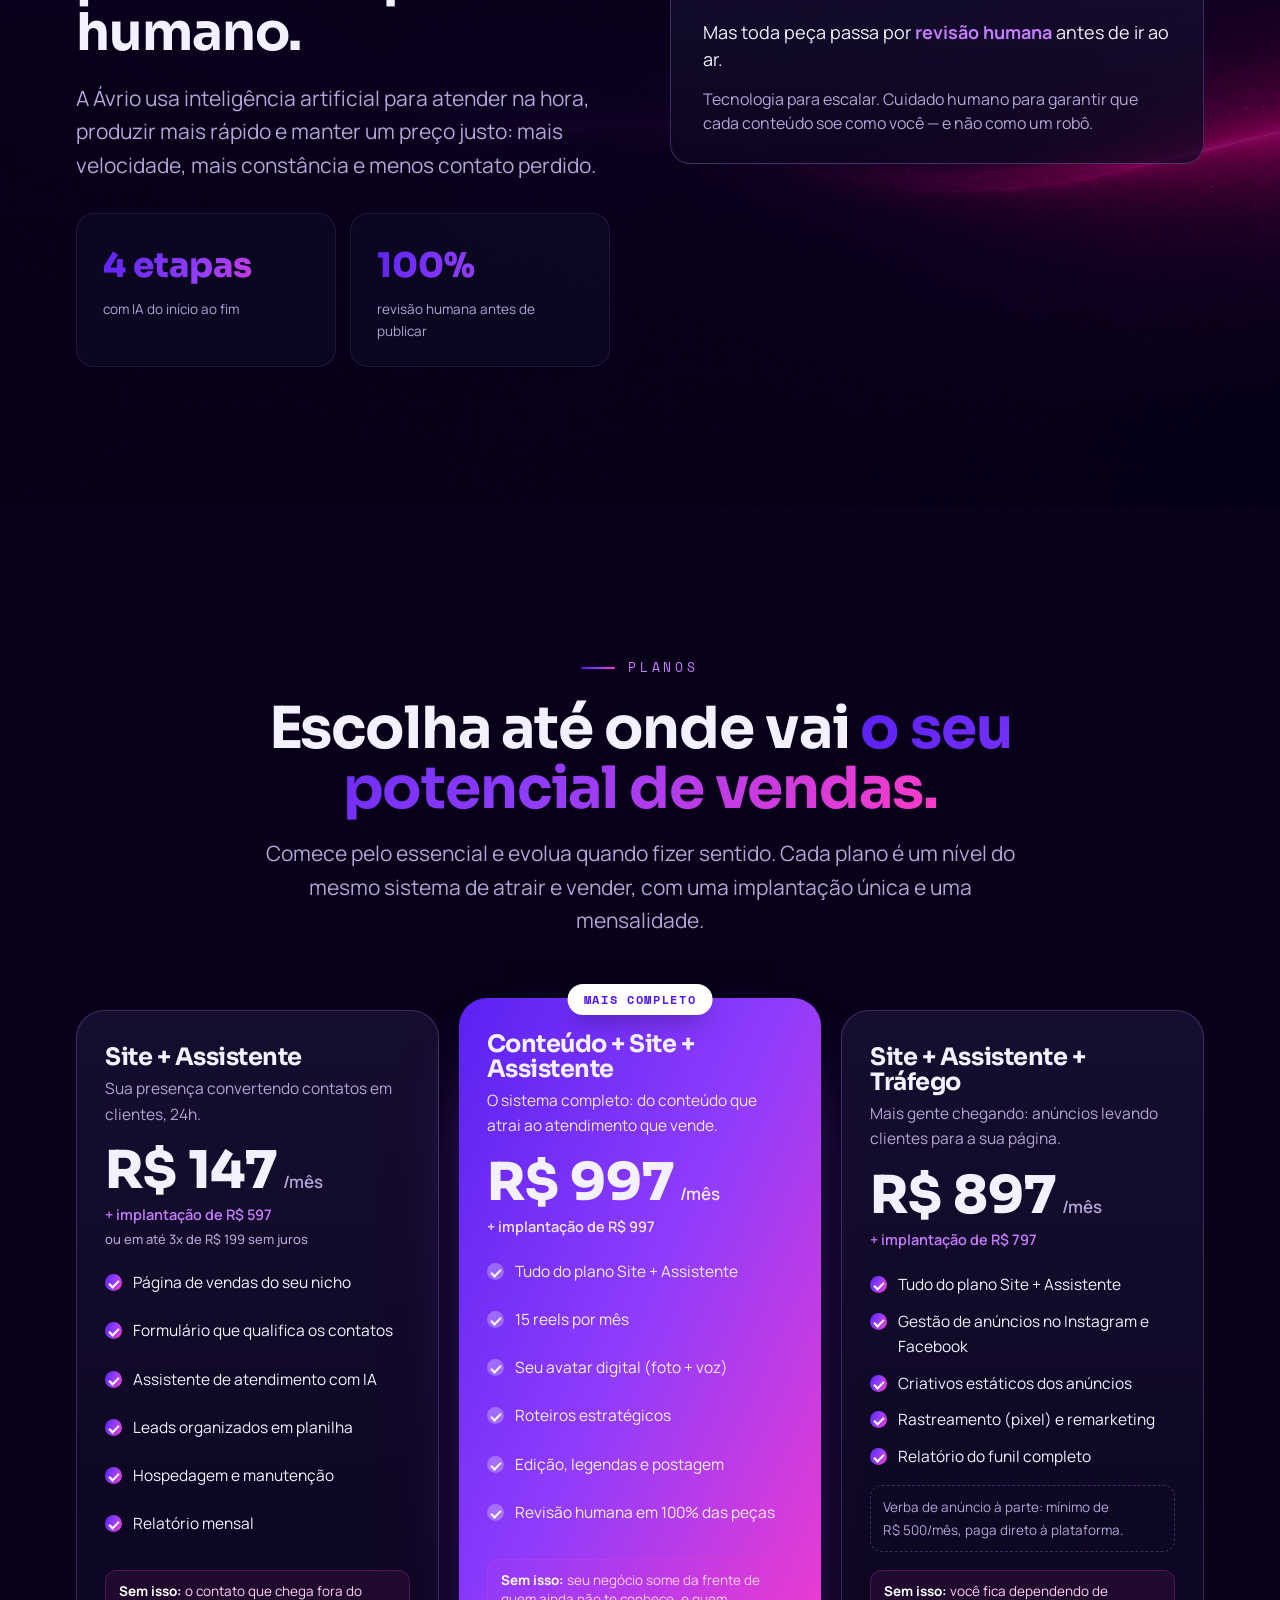
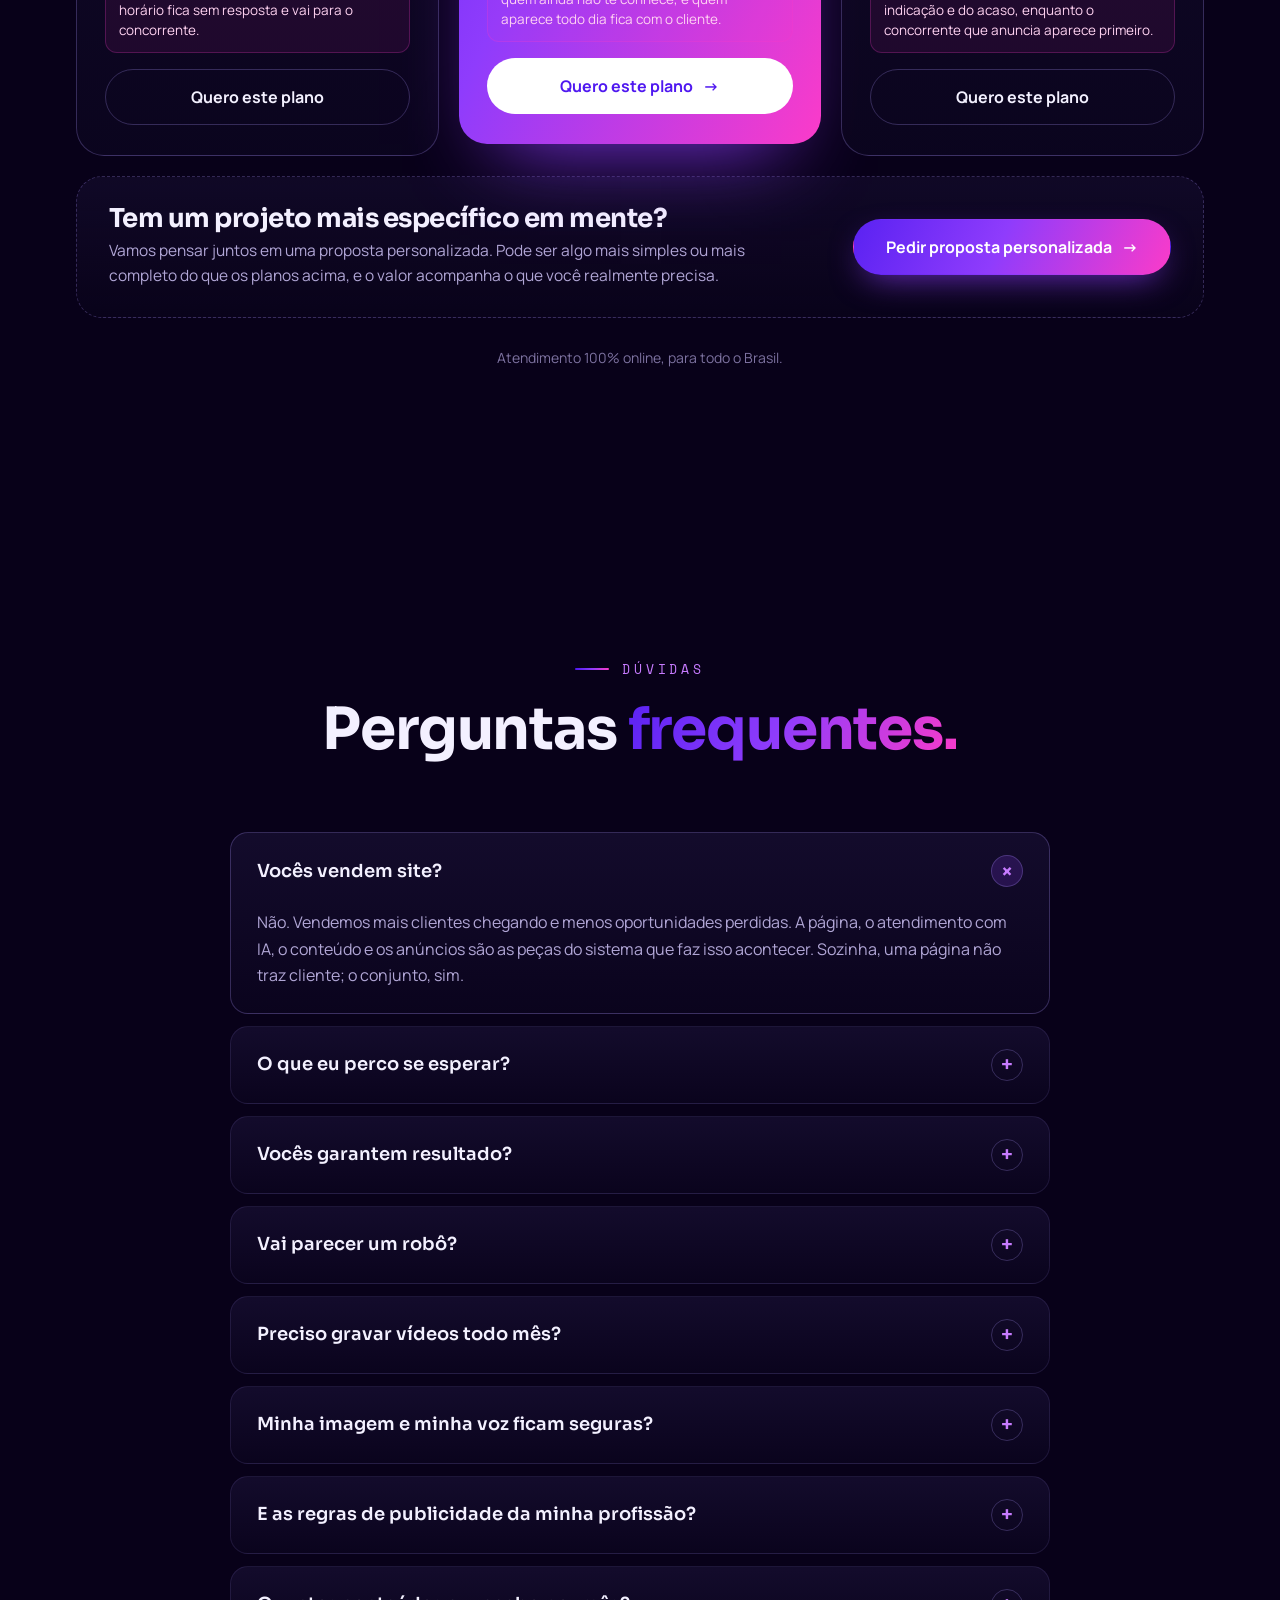
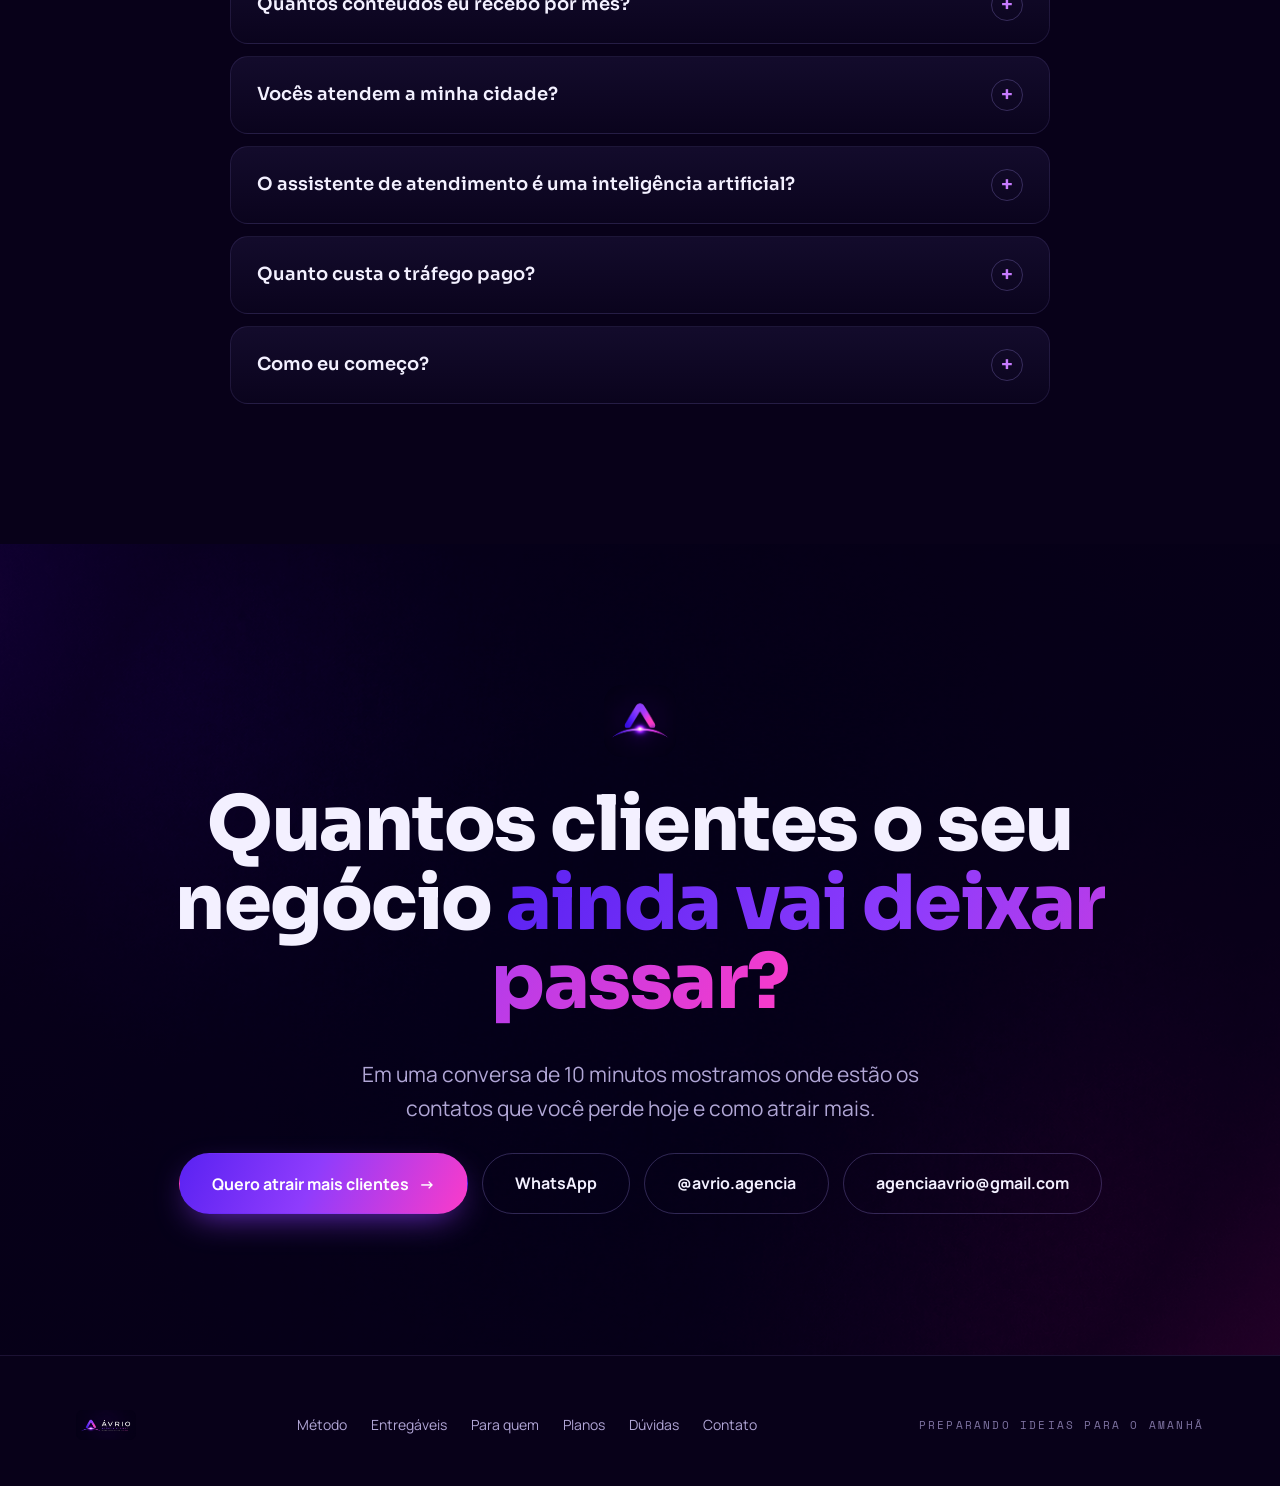
==== commit 95c8a456: "Header: bandeira do Brasil animada ao lado da marca (atendemos o Brasil todo) Co-Authored-By: Claude" ====
--- a/index.html
+++ b/index.html
@@ -9,7 +9,7 @@
 <link rel="preconnect" href="https://fonts.googleapis.com">
 <link rel="preconnect" href="https://fonts.gstatic.com" crossorigin>
 <link href="https://fonts.googleapis.com/css2?family=Sora:wght@300;400;500;600;700;800&family=Manrope:wght@400;500;600;700;800&family=Space+Mono:wght@400;700&display=swap" rel="stylesheet">
-<link rel="stylesheet" href="site.css?v=20261026a">
+<link rel="stylesheet" href="site.css?v=20261027a">
 <link rel="stylesheet" href="lead.css?v=20261026b">
 <link rel="stylesheet" href="agente.css?v=20261026a">
 <!-- Configuração do formulário: preencha SHEETS_URL (Apps Script) e PIXEL_ID (Meta) quando tiver. -->
@@ -30,6 +30,14 @@
       <img src="assets/avrio-icon.png" alt="Ávrio">
       <span class="bn">ÁVRIO</span>
     </a>
+    <span class="flag-br" title="Atendemos o Brasil todo" aria-label="Bandeira do Brasil: atendemos o Brasil todo" role="img">
+      <svg viewBox="0 0 70 50" width="26" height="19" aria-hidden="true">
+        <rect width="70" height="50" rx="3" fill="#009c3b"/>
+        <polygon points="35,5.5 64,25 35,44.5 6,25" fill="#ffdf00"/>
+        <circle cx="35" cy="25" r="10.5" fill="#002776"/>
+        <path d="M24.8 22.6 Q35 18.6 45.2 27.4" stroke="#fff" stroke-width="2.4" fill="none" stroke-linecap="round"/>
+      </svg>
+    </span>
     <nav class="nav" id="nav">
       <a href="#metodo"><span>Método</span></a>
       <a href="#entregaveis"><span>Entregáveis</span></a>
--- a/site.css
+++ b/site.css
@@ -77,6 +77,23 @@
 .brand{ display:flex; align-items:center; gap:11px; }
 .brand img{ height:34px; border-radius:7px; }
 .brand .bn{ font-family:var(--font-d); font-weight:700; letter-spacing:0.18em; font-size:17px; }
+
+/* bandeira do Brasil animada (cabeçalho) */
+.header .wrap{ gap:14px; }
+.flag-br{ position:relative; display:inline-flex; align-items:center; margin-left:-2px; margin-right:auto; flex:none;
+  filter:drop-shadow(0 4px 10px rgba(0,156,59,0.35)); }
+.flag-br svg{ display:block; border-radius:3px; transform-origin:left center; animation:flagwave 3.2s ease-in-out infinite; }
+.flag-br::after{ content:""; position:absolute; inset:0; border-radius:3px; pointer-events:none;
+  background:linear-gradient(100deg, transparent 30%, rgba(255,255,255,0.38) 50%, transparent 70%);
+  background-size:220% 100%; animation:flagshine 3.2s ease-in-out infinite; mix-blend-mode:soft-light; }
+@keyframes flagwave{
+  0%,100%{ transform:perspective(90px) rotateY(0deg) skewY(0deg); }
+  25%{ transform:perspective(90px) rotateY(-12deg) skewY(2.2deg); }
+  50%{ transform:perspective(90px) rotateY(0deg) skewY(-1.6deg); }
+  75%{ transform:perspective(90px) rotateY(-9deg) skewY(1.6deg); }
+}
+@keyframes flagshine{ 0%{ background-position:130% 0; } 60%,100%{ background-position:-30% 0; } }
+@media (prefers-reduced-motion: reduce){ .flag-br svg, .flag-br::after{ animation:none; } }
 
 .nav{ display:flex; align-items:center; gap:6px; }
 .nav a{
